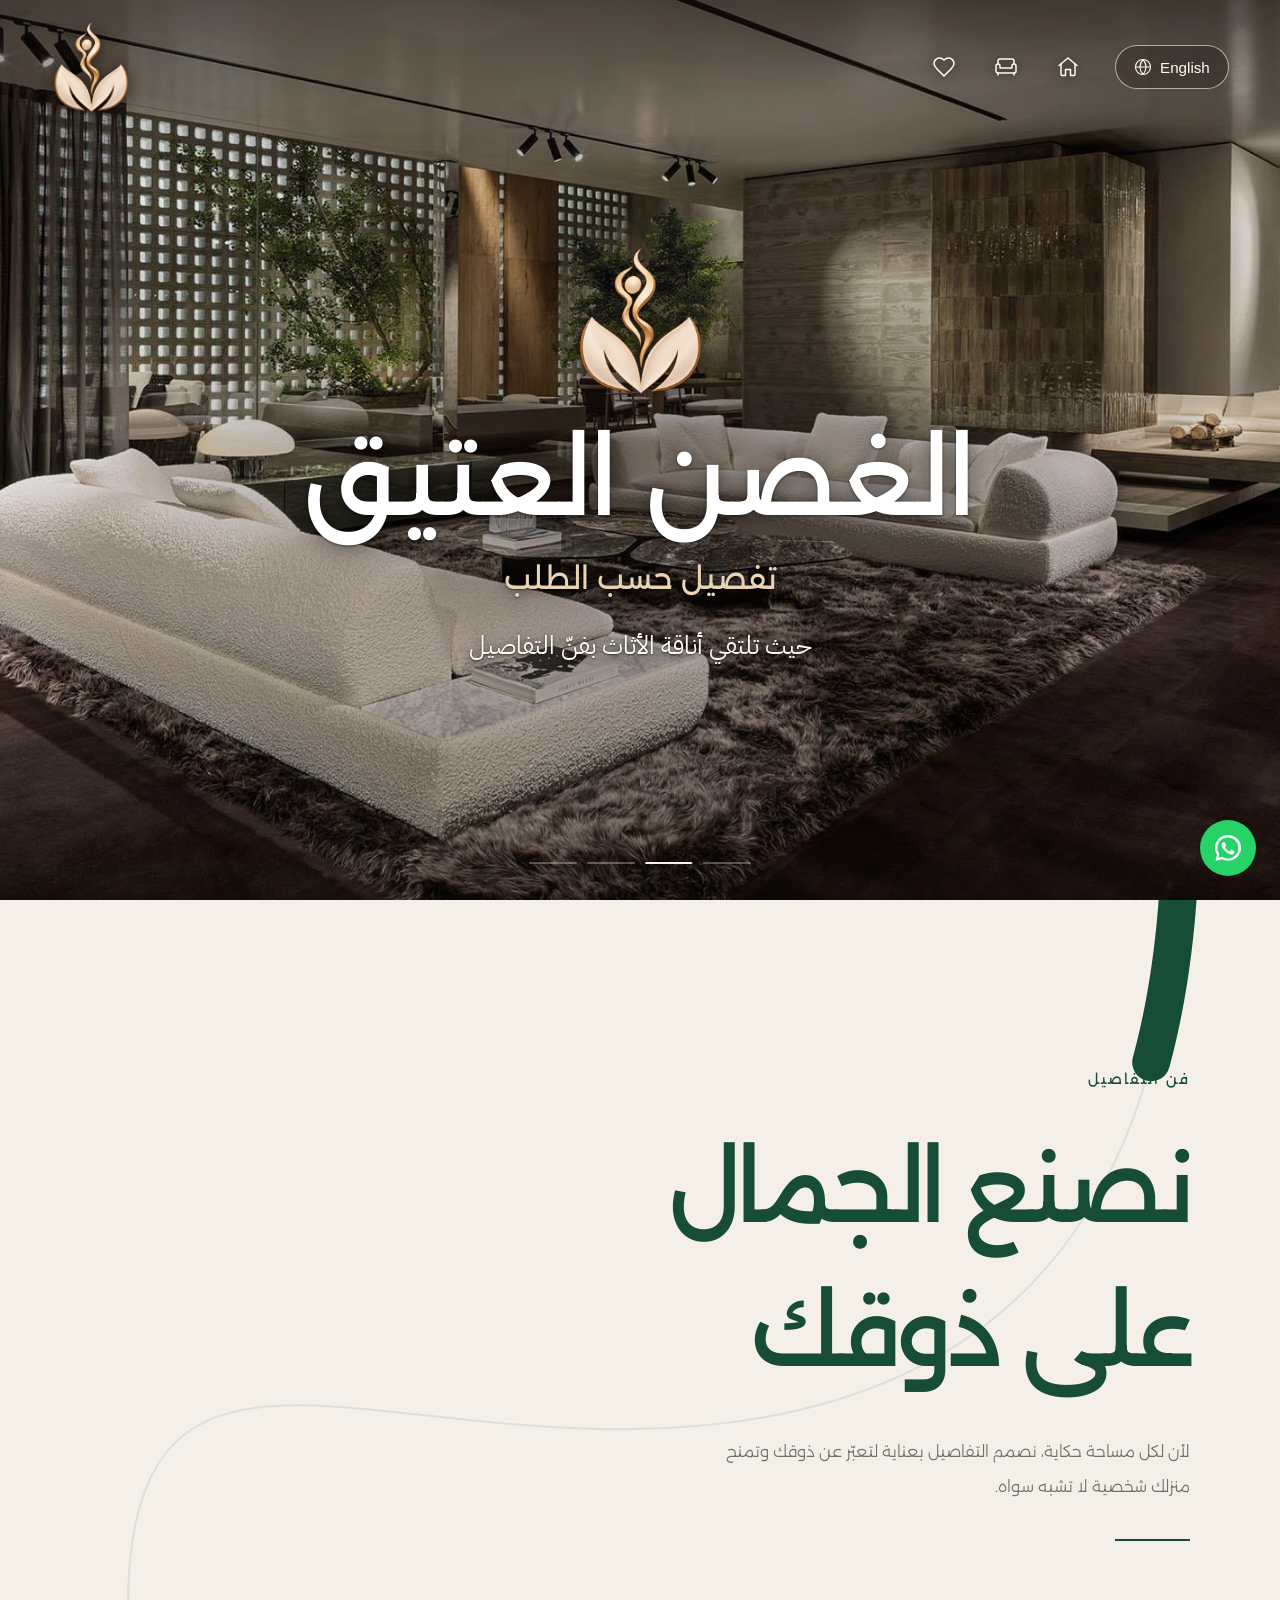
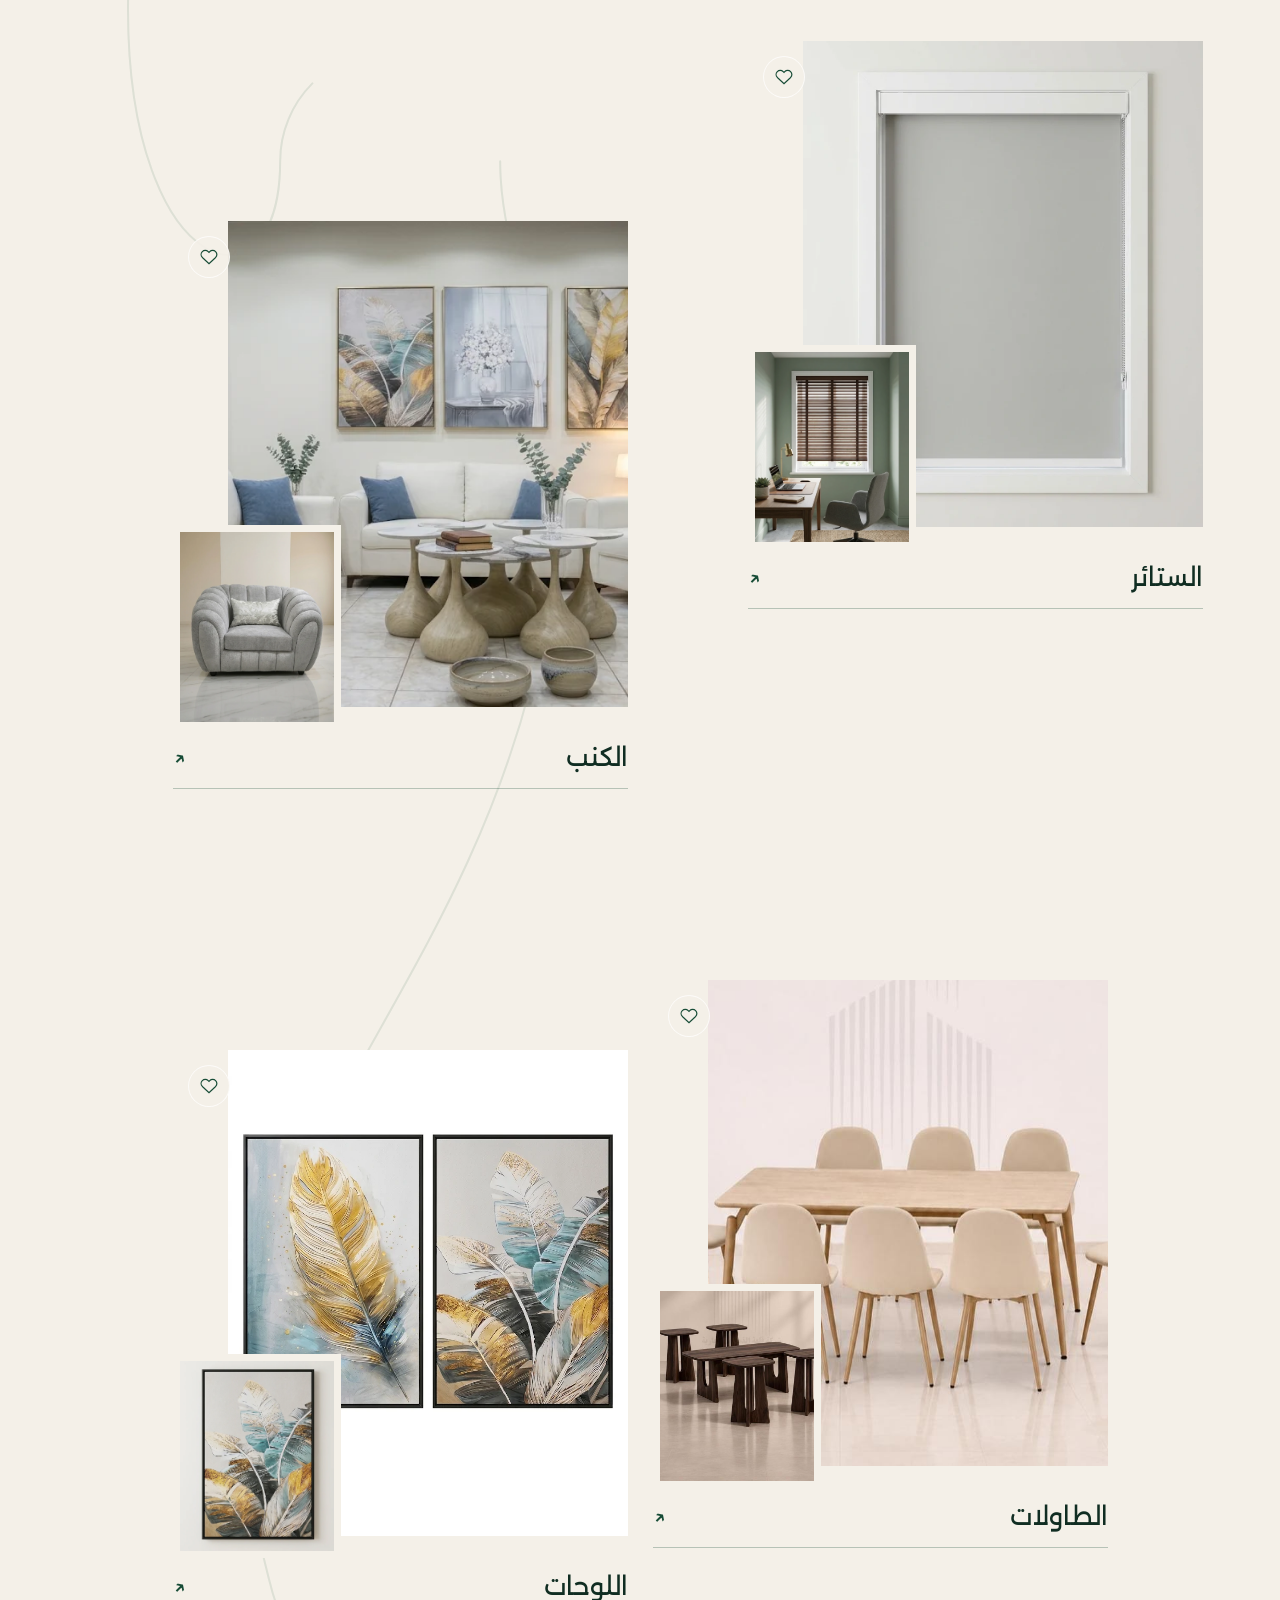
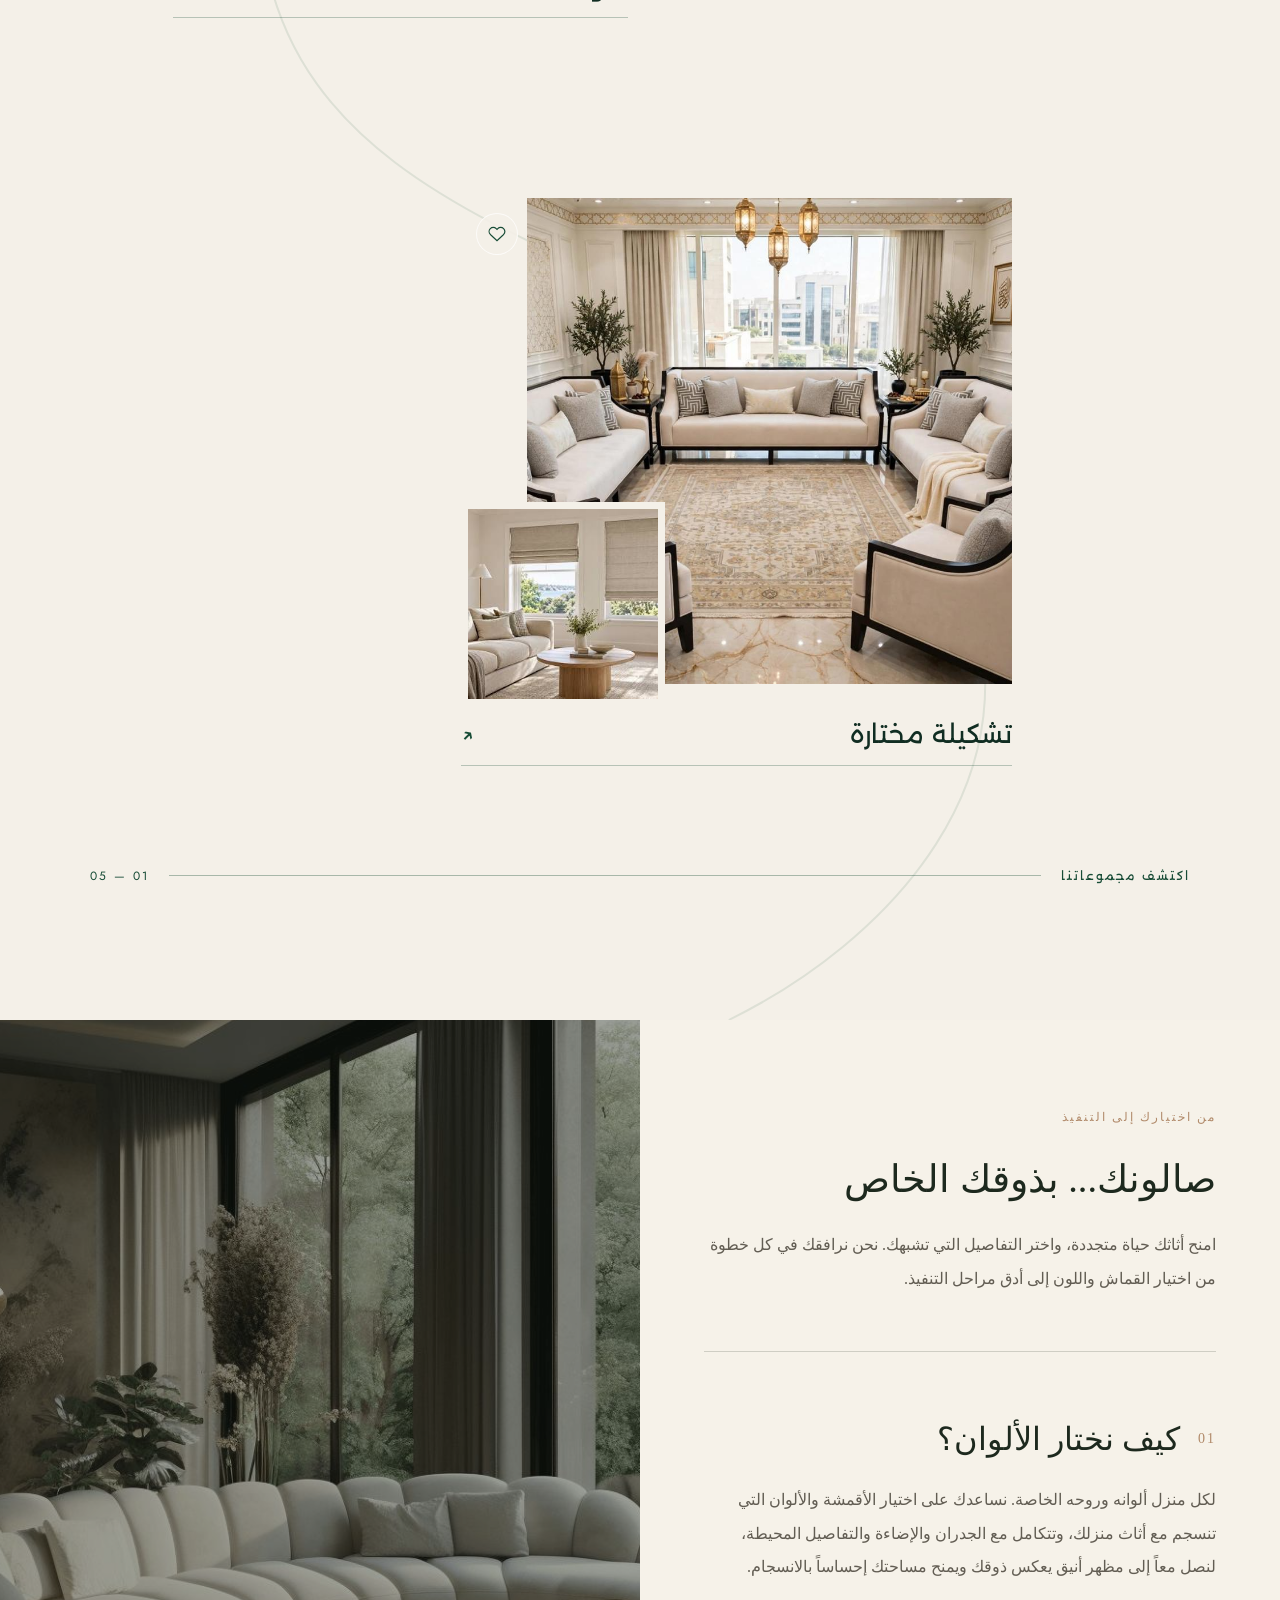
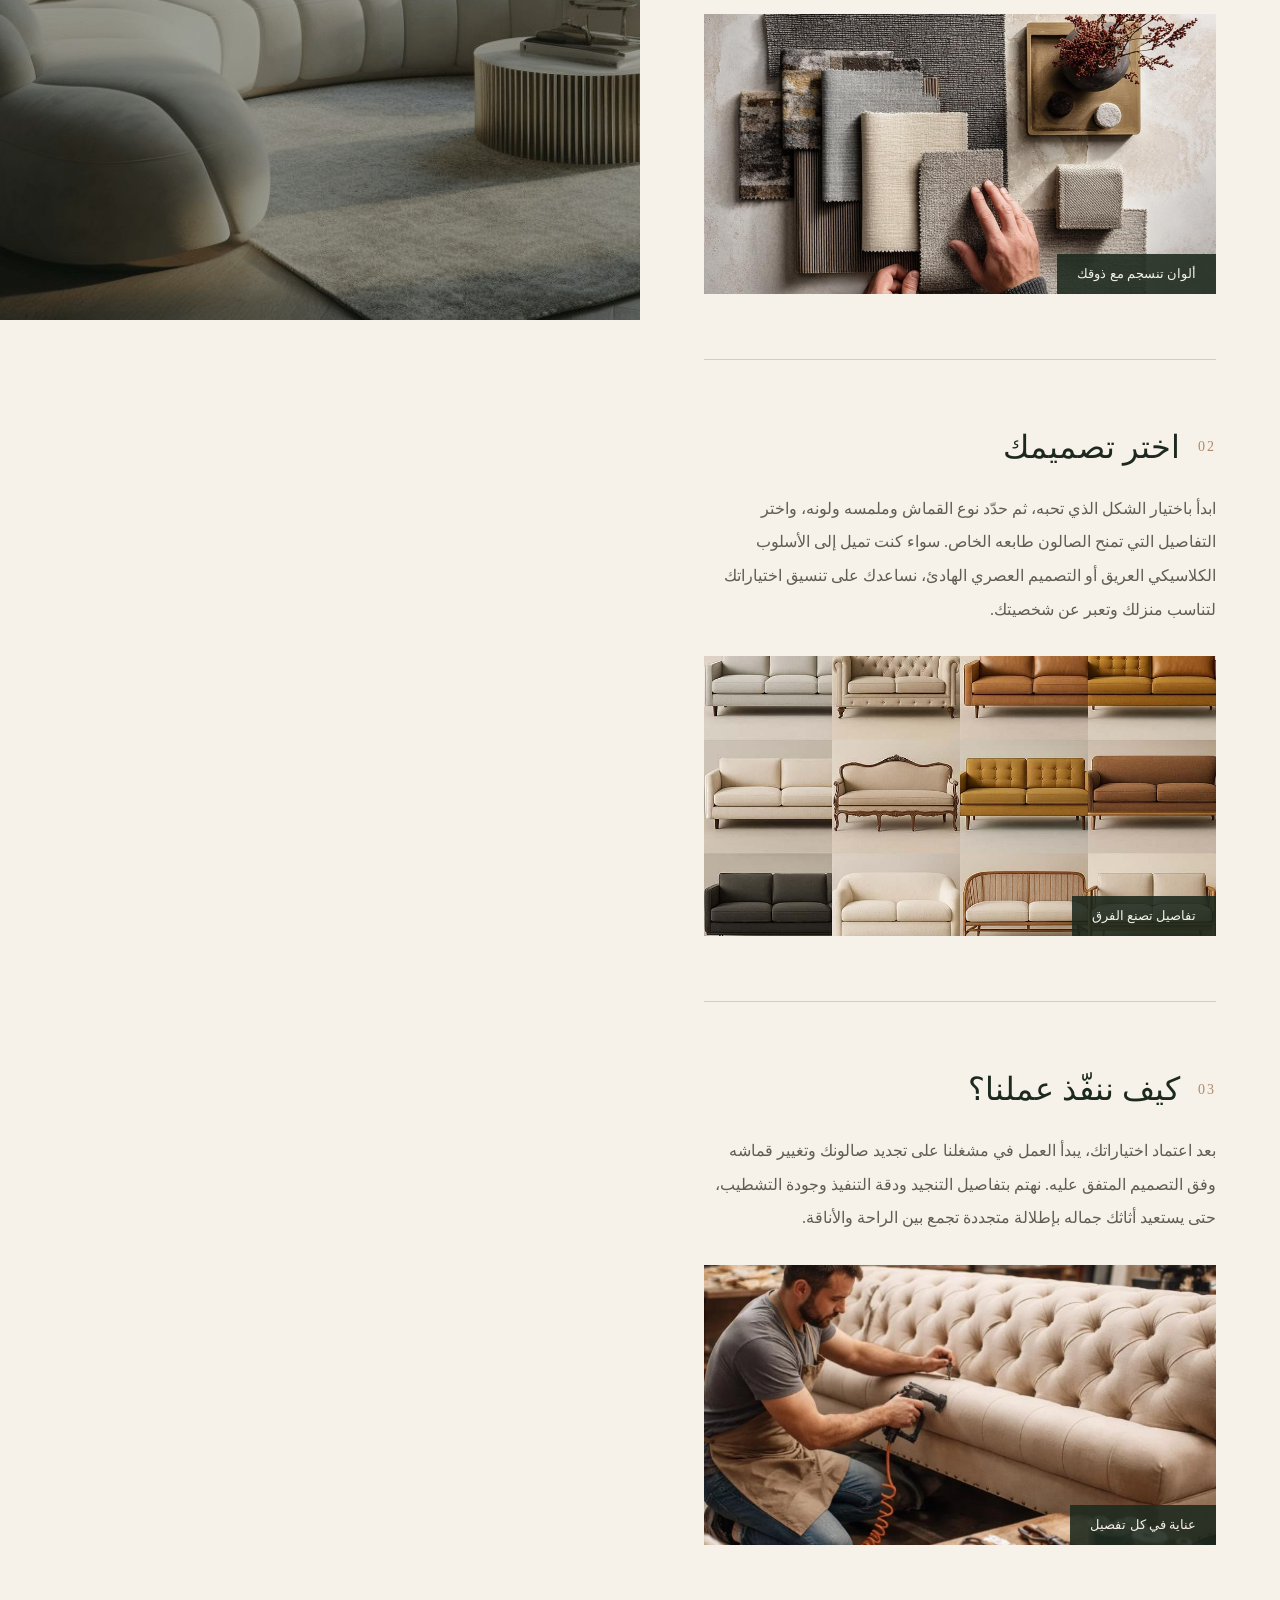
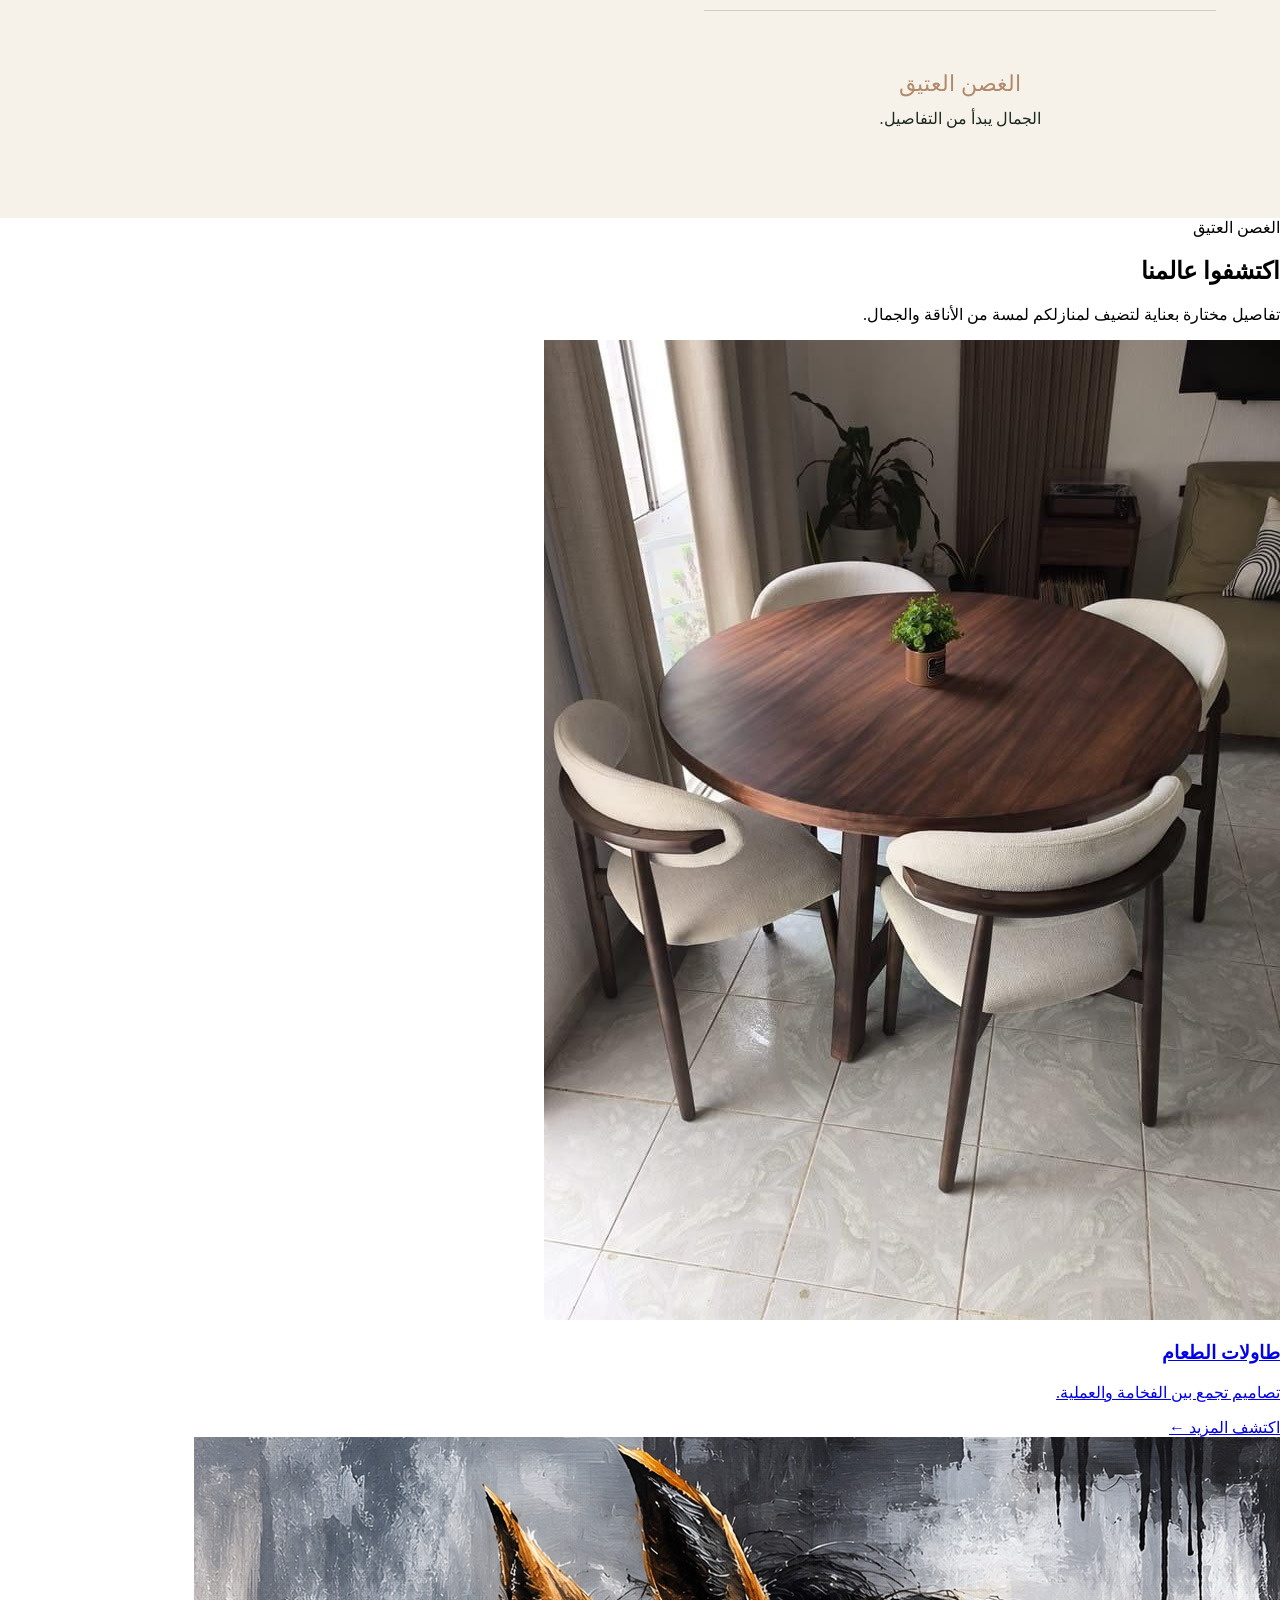
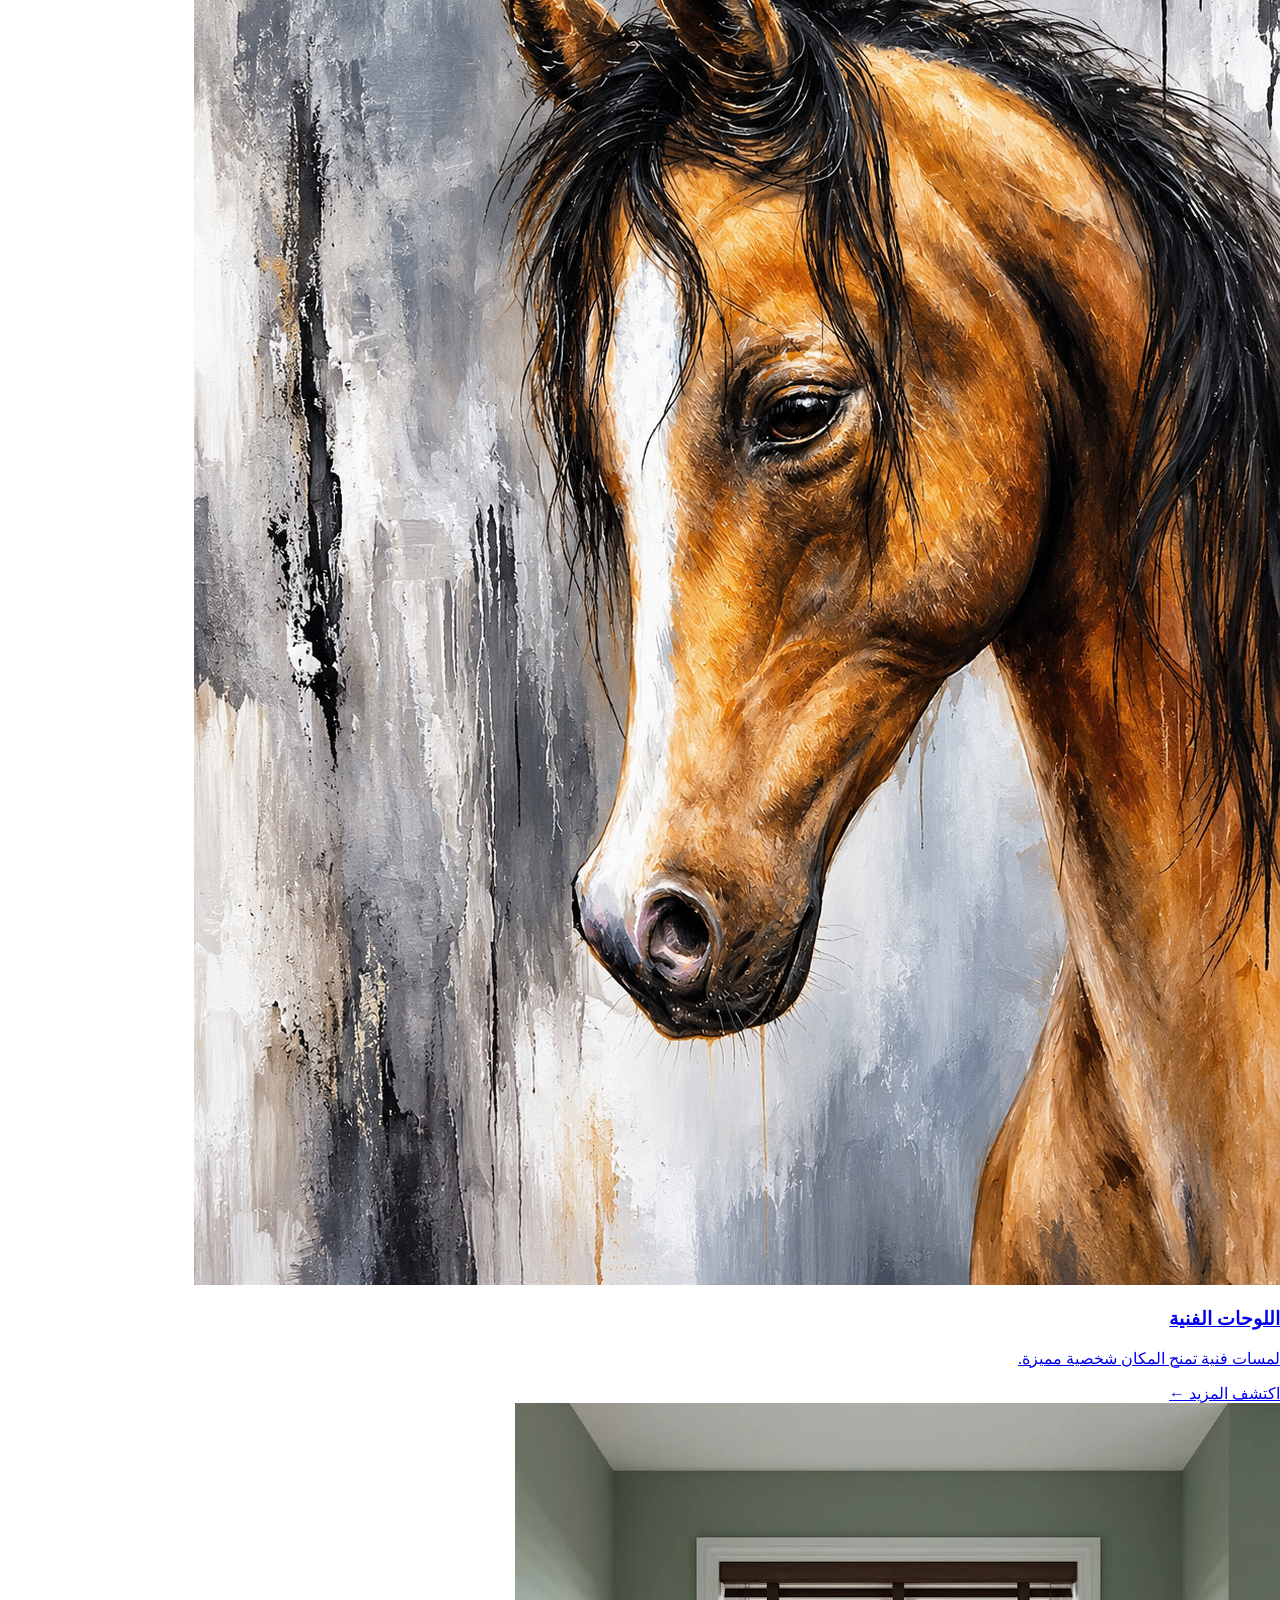
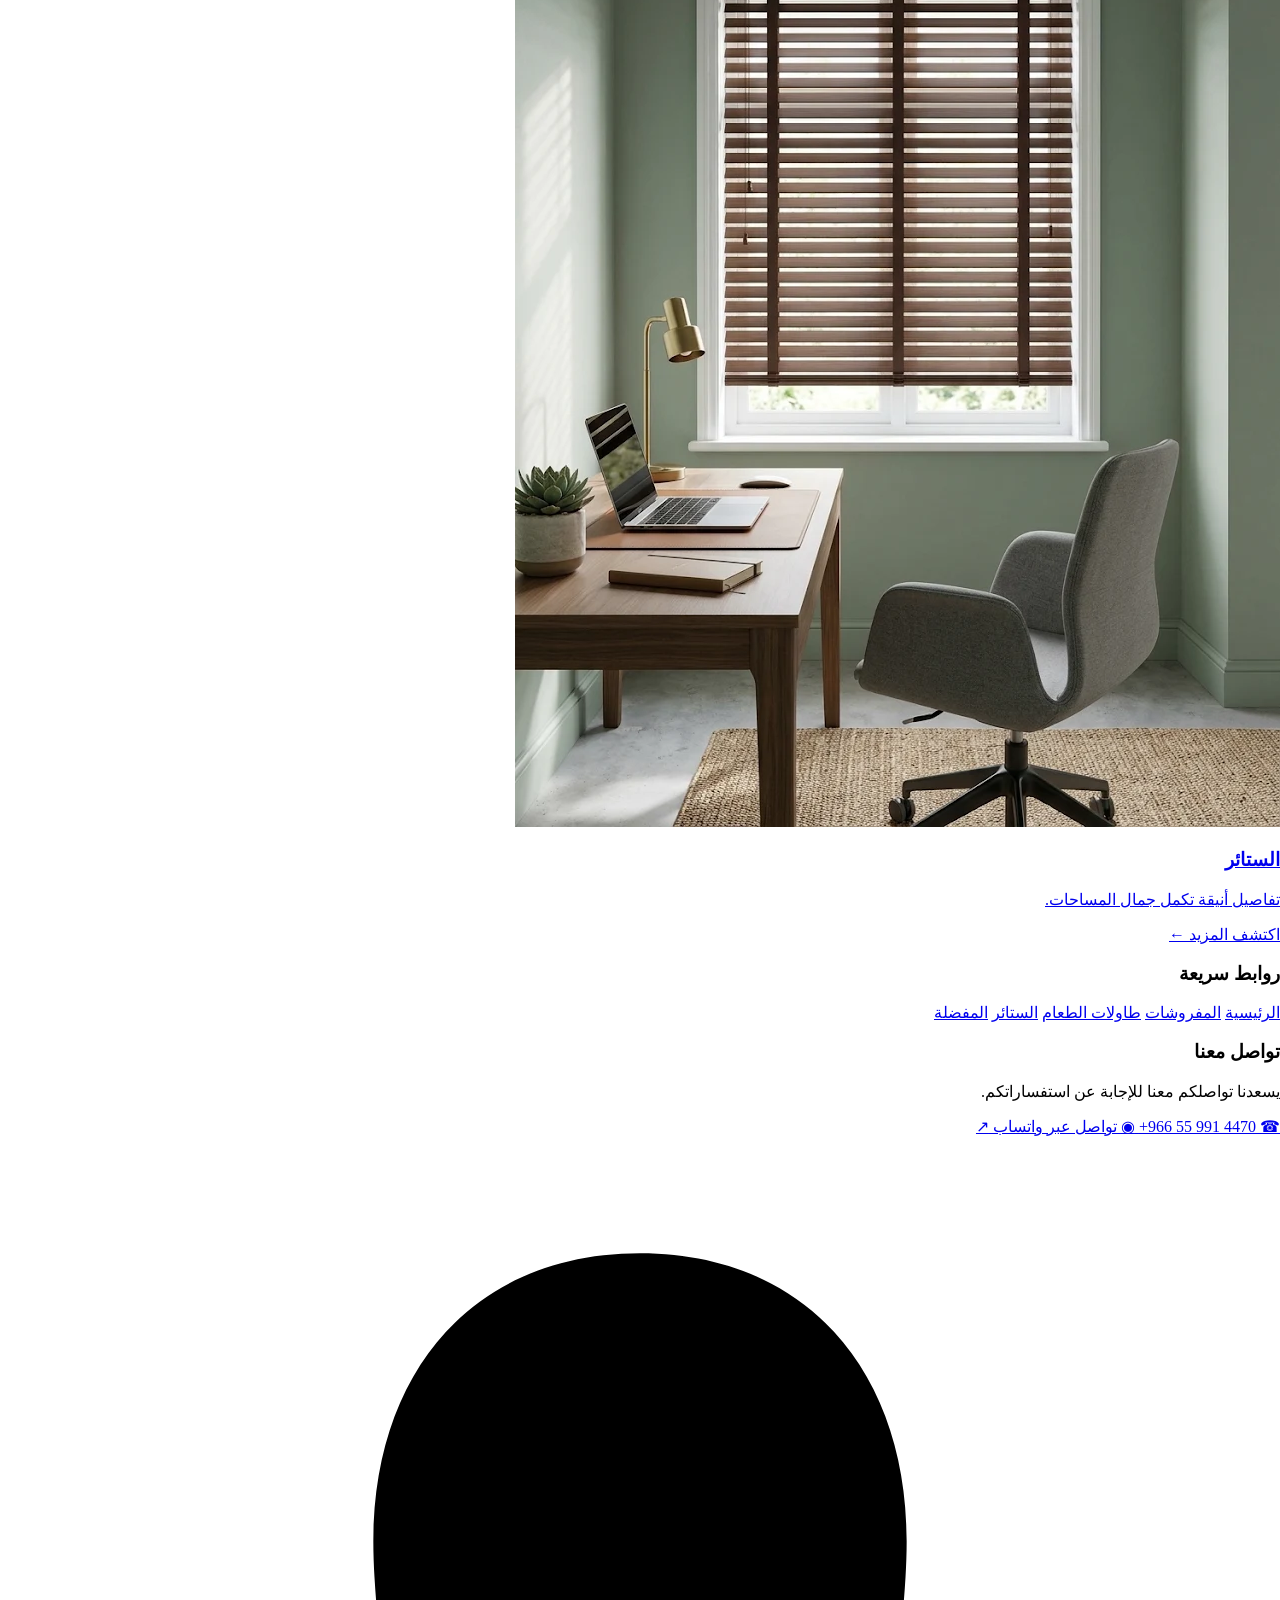
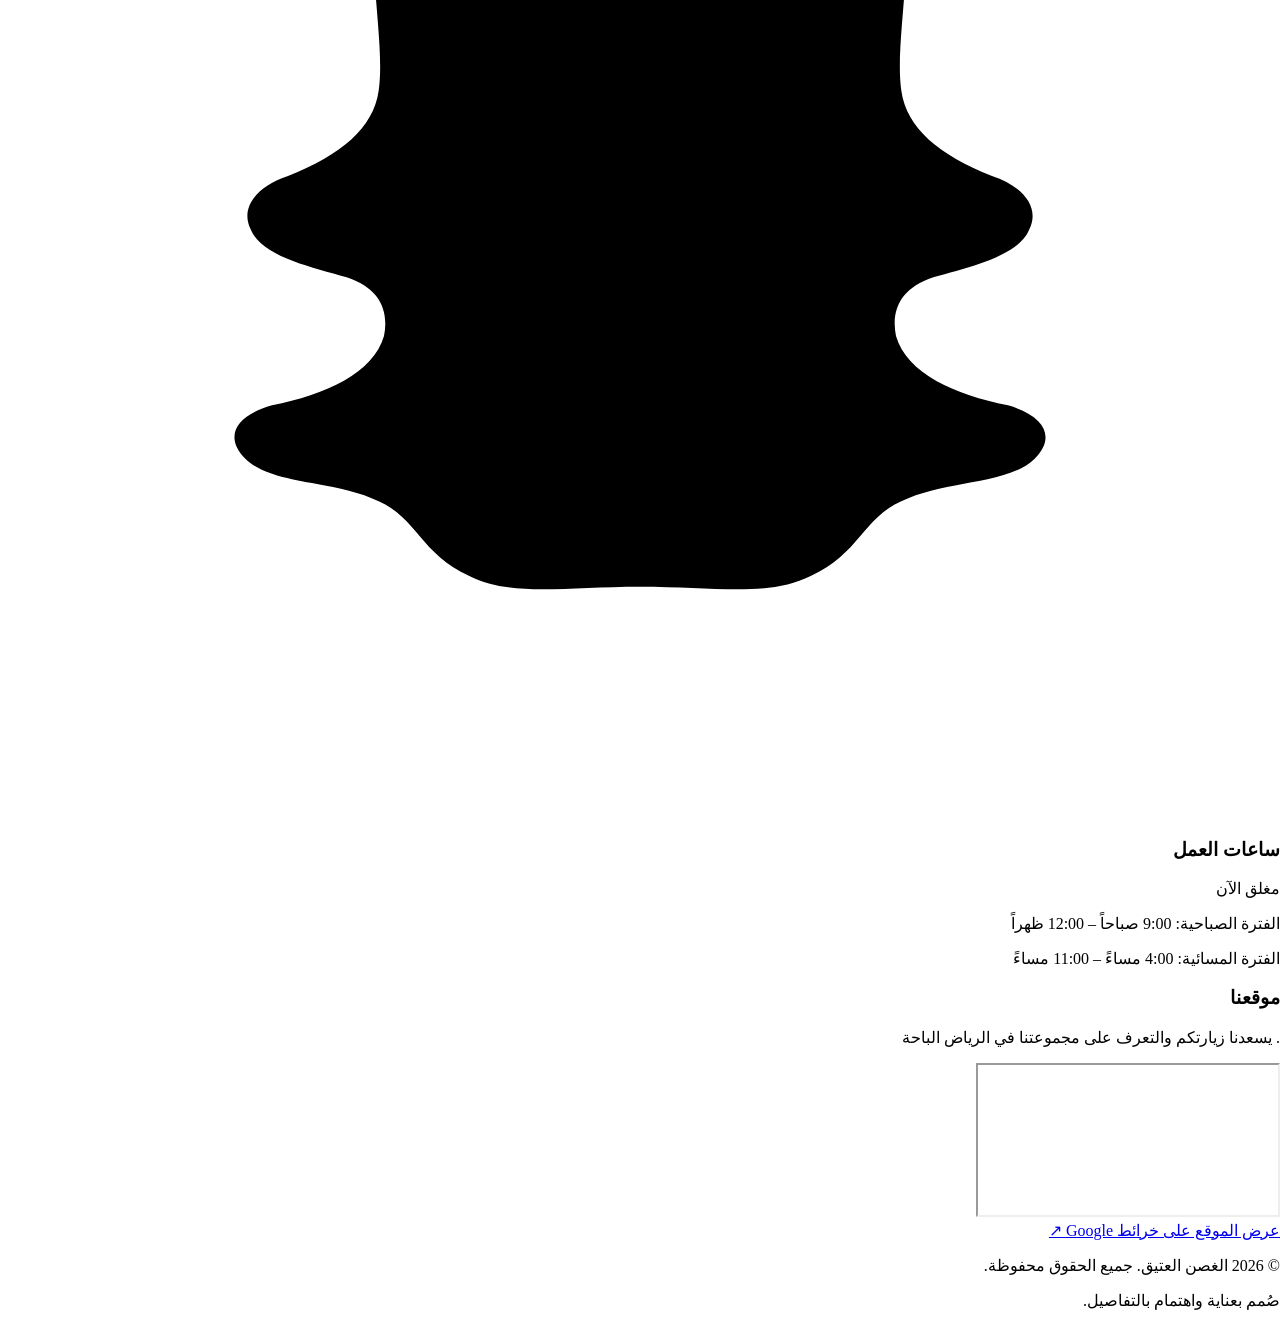
==== components/index.html @ a9c93272 "Initial commit - Al Ghosn Al Ateeq" ====
<!DOCTYPE html>
<html lang="ar" dir="rtl">
<head>
  <meta charset="UTF-8" />
  <meta name="viewport" content="width=device-width, initial-scale=1.0" />
  <meta name="theme-color" content="#2a2420" />

  <title>الغصن العتيق</title>

  <!-- CSS -->
  <link rel="stylesheet" href="./index.css" />
  <link rel="stylesheet" href="./section1.css" />
  <link rel="stylesheet" href="./section2.css" />
  <link rel="stylesheet" href="./Footer.css" />
  <link rel="stylesheet" href="./WhatsAppButton.css">
</head>

<body>

  <!-- HEADER -->
  <header id="home" class="hero hero--ar" dir="rtl" lang="ar">

    <!-- Slideshow -->
    <div class="hero__slideshow" aria-hidden="true">
      <div class="hero__slide" data-state="active"></div>
      <div class="hero__slide"></div>
      <div class="hero__slide"></div>
      <div class="hero__slide"></div>
      <div class="hero__overlay"></div>
    </div>

    <!-- Top bar -->
    <div class="hero__bar">

      <a class="hero__mark" href="#home" aria-label="الغصن العتيق">
        <img src="../public/logo.png" alt="شعار الغصن العتيق">
      </a>

      <div class="hero__actions">

        <nav class="hero__nav" aria-label="التنقل الرئيسي">
          <ul>

            <li>
              <a class="hero__navlink" href="#home"
                data-nav="home" aria-label="الرئيسية">

                <svg viewBox="0 0 24 24" fill="none"
                  stroke="currentColor" stroke-width="1.5"
                  stroke-linecap="round" stroke-linejoin="round"
                  aria-hidden="true">
                  <path d="M3 10.5 12 3l9 7.5" />
                  <path d="M5 9v10.5a1 1 0 0 0 1 1h3.5v-6h5v6H18a1 1 0 0 0 1-1V9" />
                </svg>

                <span class="hero__tip" aria-hidden="true">الرئيسية</span>
              </a>
            </li>

            <li>
              <a class="hero__navlink"
                href="./FurniturePage/Fu.html"
                data-nav="collections"
                aria-label="الأثاث والمجموعات">

                <svg viewBox="0 0 24 24" fill="none"
                  stroke="currentColor" stroke-width="1.5"
                  stroke-linecap="round" stroke-linejoin="round"
                  aria-hidden="true">
                  <path d="M20 9V6a2 2 0 0 0-2-2H6a2 2 0 0 0-2 2v3" />
                  <path d="M2 11v5a2 2 0 0 0 2 2h16a2 2 0 0 0 2-2v-5a2 2 0 0 0-4 0v2H6v-2a2 2 0 0 0-4 0Z" />
                  <path d="M4 18v2" />
                  <path d="M20 18v2" />
                </svg>

                <span class="hero__tip" aria-hidden="true">الأثاث والمجموعات</span>
              </a>
            </li>

            <li>
             <a class="hero__navlink" href="./favorites.html"
  data-nav="favorites" aria-label="المفضلة">

                <svg viewBox="0 0 24 24" fill="none"
                  stroke="currentColor" stroke-width="1.5"
                  stroke-linecap="round" stroke-linejoin="round"
                  aria-hidden="true">
                  <path d="M19 14c1.49-1.46 3-3.21 3-5.5A5.5 5.5 0 0 0 16.5 3c-1.76 0-3 .5-4.5 2-1.5-1.5-2.74-2-4.5-2A5.5 5.5 0 0 0 2 8.5c0 2.3 1.5 4.05 3 5.5l7 7Z" />
                </svg>

                <span class="hero__tip" aria-hidden="true">المفضلة</span>
              </a>
            </li>

          </ul>
        </nav>

        <!-- Language switch -->
        <button type="button" class="hero__lang"
          id="languageToggle"
          aria-label="التبديل إلى اللغة الإنجليزية">

          <svg viewBox="0 0 24 24" width="18" height="18"
            fill="none" stroke="currentColor"
            stroke-width="1.5" stroke-linecap="round"
            stroke-linejoin="round" aria-hidden="true">

            <circle cx="12" cy="12" r="10" />
            <path d="M2 12h20" />
            <path d="M12 2a15.3 15.3 0 0 1 4 10 15.3 15.3 0 0 1-4 10 15.3 15.3 0 0 1-4-10 15.3 15.3 0 0 1 4-10z" />
          </svg>

          <span id="languageLabel" lang="en">English</span>
        </button>

      </div>
    </div>

    <!-- Centered branding -->
    <div class="hero__brand">

      <img class="hero__logo" src="/logo.png"
        id="brandLogo" alt="شعار الغصن العتيق" />

      <h1 class="hero__name" id="brandName">الغصن العتيق</h1>

      <p class="hero__subtitle" id="brandSubtitle">
        تفصيل حسب الطلب
      </p>

      <p class="hero__tagline" id="brandTagline">
        حيث تلتقي أناقة الأثاث بفنّ التفاصيل
      </p>

    </div>

    <!-- Slide indicators -->
    <div class="hero__controls" id="slideControls"
      role="group" aria-label="عناصر التحكم في العرض">

      <button class="hero__dot hero__dot--active"
        type="button" data-slide="0"
        aria-label="الانتقال إلى الشريحة 1"
        aria-current="true">

        <span class="hero__dot-fill" style="width:0%"></span>
      </button>

      <button class="hero__dot" type="button"
        data-slide="1" aria-label="الانتقال إلى الشريحة 2">
      </button>

      <button class="hero__dot" type="button"
        data-slide="2" aria-label="الانتقال إلى الشريحة 3">
      </button>

      <button class="hero__dot" type="button"
        data-slide="3" aria-label="الانتقال إلى الشريحة 4">
      </button>

    </div>

  </header>


  <!-- SECTION 2: Collections -->
  <section class="s2-section" id="categories">

    <div class="s2-line-layer" aria-hidden="true">
      <svg class="s2-motion-line"
        viewBox="0 0 1000 2200"
        preserveAspectRatio="none">

        <path class="s2-line-base s2-line-base--first"></path>
        <path class="s2-line-base s2-line-base--second"></path>
        <path class="s2-line-progress s2-line-progress--first"></path>
        <path class="s2-line-progress s2-line-progress--second"></path>

      </svg>
    </div>

    <div class="s2-loop-image" aria-hidden="true">
      <img
        src="../public/Curtain/543121e0-e387-4e5f-a596-9a3704e91494.webp"
        alt=""
      />
    </div>

    <div class="s2-intro">

      <span class="s2-intro__eyebrow"></span>

      <h2 class="s2-intro__title">
        <span class="s2-intro__title-line1"></span>
        <br />
        <span class="s2-intro__title-line2"></span>
      </h2>

      <p class="s2-intro__description"></p>

      <span class="s2-intro__line"></span>

    </div>

    <div class="s2-gallery"></div>

    <div class="s2-gallery-heading">
      <span class="s2-gallery-heading__title"></span>
      <span class="s2-gallery-heading__line"></span>
      <span>01 — 05</span>
    </div>

    <div class="s2-lightbox" hidden
      role="dialog" aria-modal="true">

      <button class="s2-lightbox__close"
        type="button" aria-label="إغلاق الصورة">×</button>

      <img class="s2-lightbox__image" src="" alt="" />

    </div>

  </section>


  <!-- SECTION 2: Design Your Sofa -->
  <section class="section2" dir="rtl">

    <div class="section2__visual"></div>

    <div class="section2__left"></div>

    <div class="section2__right"></div>

  </section>


  <!-- SECTION 6 + FOOTER -->
  <div class="footer-experience" dir="rtl">

    <!-- SHOWCASE SECTION -->
    <section class="section6 footer-showcase">

      <div class="section6__content">

        <div class="section6__heading">
          <span>الغصن العتيق</span>
          <h2>اكتشفوا عالمنا</h2>
          <p>
            تفاصيل مختارة بعناية لتضيف لمنازلكم لمسة من الأناقة والجمال.
          </p>
        </div>

        <div class="section6__cards">

          <!-- DINING TABLES -->
          <a href="./FurniturePage/Fu.html#dining"
            class="section6__card">

            <div class="section6__card-inner">

              <div class="section6__image-wrapper">
                <img
                  src="../public/Tables/vyu.jpeg"
                  alt="طاولات الطعام"
                  class="section6__image"
                  loading="lazy"
                />
                <div class="section6__image-overlay"></div>
              </div>

              <div class="section6__card-content">
                <h3>طاولات الطعام</h3>
                <span class="section6__underline"></span>
                <p>تصاميم تجمع بين الفخامة والعملية.</p>

                <span class="section6__link">
                  اكتشف المزيد
                  <span>←</span>
                </span>
              </div>

            </div>
          </a>

          <!-- PAINTINGS -->
          <a href="./FurniturePage/Fu.html#paintings"
            class="section6__card">

            <div class="section6__card-inner">

              <div class="section6__image-wrapper">
                <img
                  src="../public/Painting/Golden Blaze Horse Portrait.png"
                  alt="اللوحات الفنية"
                  class="section6__image"
                  loading="lazy"
                />
                <div class="section6__image-overlay"></div>
              </div>

              <div class="section6__card-content">
                <h3>اللوحات الفنية</h3>
                <span class="section6__underline"></span>
                <p>لمسات فنية تمنح المكان شخصية مميزة.</p>

                <span class="section6__link">
                  اكتشف المزيد
                  <span>←</span>
                </span>
              </div>

            </div>
          </a>

          <!-- CURTAINS -->
          <a href="./FurniturePage/Fu.html#curtains"
            class="section6__card">

            <div class="section6__card-inner">

              <div class="section6__image-wrapper">
                <img
                  src="../public/Curtain/4651f641-a851-4a09-bda4-7fb39ccbf850.webp"
                  alt="الستائر"
                  class="section6__image"
                  loading="lazy"
                />
                <div class="section6__image-overlay"></div>
              </div>

              <div class="section6__card-content">
                <h3>الستائر</h3>
                <span class="section6__underline"></span>
                <p>تفاصيل أنيقة تكمل جمال المساحات.</p>

                <span class="section6__link">
                  اكتشف المزيد
                  <span>←</span>
                </span>
              </div>

            </div>
          </a>

        </div>
      </div>
    </section>


    <!-- FOOTER -->
    <footer class="site-footer" id="contact">

      <div class="site-footer__inner">

        <div class="site-footer__columns">

          <!-- QUICK LINKS -->
          <nav class="site-footer__nav" aria-label="روابط الموقع">

            <h3 class="site-footer__heading">روابط سريعة</h3>

            <a href="./index.html#home">الرئيسية</a>
            <a href="./FurniturePage/Fu.html#sofas">المفروشات</a>
            <a href="./FurniturePage/Fu.html#dining">طاولات الطعام</a>
            <a href="./FurniturePage/Fu.html#curtains">الستائر</a>
          <a href="./favorites.html">المفضلة</a>

          </nav>

          <!-- CONTACT -->
          <section class="site-footer__contact">

            <h3 class="site-footer__heading">تواصل معنا</h3>

            <p class="site-footer__contact-intro">
              يسعدنا تواصلكم معنا للإجابة عن استفساراتكم.
            </p>

            <a
              class="site-footer__phone"
              href="https://wa.me/966559914470"
              target="_blank"
              rel="noopener noreferrer"
            >
              <span class="site-footer__contact-icon">☎</span>
              <span dir="ltr">+966 55 991 4470</span>
            </a>

            <a
              class="site-footer__whatsapp"
              href="https://wa.me/966559914470"
              target="_blank"
              rel="noopener noreferrer"
            >
              <span aria-hidden="true">◉</span>
              تواصل عبر واتساب
              <span class="site-footer__arrow">↗</span>
            </a>

            <div class="site-footer__socials">

              <a
                href="https://www.snapchat.com/add/lgsnltyq"
                target="_blank"
                rel="noopener noreferrer"
                aria-label="سناب شات"
                title="سناب شات"
              >
                <svg viewBox="0 0 24 24" aria-hidden="true">
                  <path d="M12 2.2c-3.1 0-5 2.2-5 5.4 0 1.1.2 2.1.1 2.8-.1.7-.7 1.2-1.7 1.6-.6.2-.9.6-.7 1 .2.5 1.1.7 1.8.9.6.2.8.6.7 1.1-.2.7-1.1 1.1-2.1 1.3-.7.2-.9.6-.5 1 .5.5 1.7.4 2.5.8.7.3.8 1 1.7 1.4.8.4 1.8.2 3.2.2s2.4.2 3.2-.2c.9-.4 1-1.1 1.7-1.4.8-.4 2-.3 2.5-.8.4-.4.2-.8-.5-1-1-.2-1.9-.6-2.1-1.3-.1-.5.1-.9.7-1.1.7-.2 1.6-.4 1.8-.9.2-.4-.1-.8-.7-1-1-.4-1.6-.9-1.7-1.6-.1-.7.1-1.7.1-2.8 0-3.2-1.9-5.4-5-5.4Z"/>
                </svg>
              </a>

            </div>

            <!-- OPENING HOURS -->
            <div class="site-footer__hours">

              <div class="site-footer__hours-title">

                <span class="site-footer__hours-dot"></span>

                <h3>ساعات العمل</h3>

                <span
                  class="site-footer__status is-closed"
                  id="footerOpeningStatus"
                >
                  مغلق الآن
                </span>

              </div>

              <p>الفترة الصباحية: 9:00 صباحاً – 12:00 ظهراً</p>
              <p>الفترة المسائية: 4:00 مساءً – 11:00 مساءً</p>

            </div>

          </section>

          <!-- MAP -->
          <section class="site-footer__map-section">

            <h3 class="site-footer__heading">موقعنا</h3>

            <p class="site-footer__map-description">
               . يسعدنا زيارتكم والتعرف على مجموعتنا في الرياض الباحة
            </p>

            <div class="site-footer__map">

              <iframe
                src="https://www.google.com/maps?q=20.023868,41.4780639&output=embed"
                title="موقع الغصن العتيق على الخريطة"
                loading="lazy"
                referrerpolicy="no-referrer-when-downgrade"
                allowfullscreen
              ></iframe>

            </div>

            <a
              class="site-footer__map-link"
              href="https://www.google.com/maps/search/?api=1&query=20.023868,41.4780639"
              target="_blank"
              rel="noopener noreferrer"
            >
              عرض الموقع على خرائط Google
              <span aria-hidden="true">↗</span>
            </a>

          </section>

        </div>

        <!-- COPYRIGHT -->
        <div class="site-footer__bottom">

          <p id="footerCopyright">
            © 2026 الغصن العتيق. جميع الحقوق محفوظة.
          </p>

          <p class="site-footer__bottom-note">
            صُمم بعناية واهتمام بالتفاصيل.
          </p>

        </div>

      </div>

    </footer>

  </div>


  <!-- WHATSAPP BUTTON -->
  <button
    class="whatsapp-button"
    aria-label="إرسال المفضلة عبر واتساب"
    title="تواصل عبر واتساب"
  >
    <svg viewBox="0 0 32 32" aria-hidden="true">
      <path
        fill="currentColor"
        d="M16 3C8.8 3 3 8.7 3 15.8c0 2.5.7 4.9 2 6.9L3.5 29l6.5-1.7a13 13 0 0 0 6 1.5h.1c7.2 0 13-5.8 13-13S23.2 3 16 3Zm0 23.5c-1.9 0-3.8-.5-5.4-1.5l-.4-.2-3.9 1 1-3.8-.3-.4a10.5 10.5 0 1 1 9 4.9Zm5.8-7.8c-.3-.2-1.8-.9-2.1-1-.3-.1-.5-.2-.7.2-.2.3-.8 1-1 1.2-.2.2-.4.2-.7.1-.3-.2-1.3-.5-2.5-1.6-.9-.8-1.5-1.8-1.7-2.1-.2-.3 0-.5.1-.7l.5-.6c.2-.2.2-.4.3-.6.1-.2 0-.4 0-.6-.1-.2-.7-1.7-1-2.3-.2-.6-.5-.5-.7-.5h-.6c-.2 0-.6.1-.9.4-.3.3-1.2 1.1-1.2 2.7s1.2 3.1 1.4 3.3c.2.2 2.3 3.5 5.5 4.9 3.2 1.4 3.2.9 3.8.9.6-.1 1.8-.7 2-1.4.3-.7.3-1.3.2-1.4-.1-.2-.3-.3-.6-.4Z"
      />
    </svg>
  </button>


  <!-- JavaScript files: Vanilla JavaScript only -->
  <script src="./index.js" defer></script>
  <script src="./section1.js" defer></script>
  <script src="./section2.js" defer></script>
  <script src="./Footer.js" defer></script>
  <script src="./WhatsAppButton.js" defer></script>

</body>
</html>
---- components/index.css ----
@import url("https://fonts.googleapis.com/css2?family=Cormorant+Garamond:wght@500;600&family=IBM+Plex+Sans+Arabic:wght@300;400;500&family=Jost:wght@300;400&family=Alexandria:wght@400;500&display=swap");

/* Minimal reset */
html,
body {
  margin: 0;
  padding: 0;
}

/* Hero wrapper */
.hero {
  --gold: #e9d3b4;
  --ink: #fffaf2;
  position: relative;
  box-sizing: border-box;
  width: 100%;
  min-height: 100vh;
  min-height: 100svh;
  display: flex;
  flex-direction: column;
  overflow: hidden;
  color: var(--ink);
  background-color: #2a2420;
}

.hero *,
.hero *::before,
.hero *::after {
  box-sizing: border-box;
}

/* Slideshow */
.hero__slideshow {
  position: absolute;
  inset: 0;
  z-index: 0;
  overflow: hidden;
}

:root {
  --slide-fade-duration: 1400ms;
  --slide-zoom-duration: 6000ms;
  --slide-fade-ease: cubic-bezier(0.45, 0, 0.40, 1);
  --slide-zoom-ease: cubic-bezier(0, 0, 0.25, 1);
}

.hero__slide {
  position: absolute;
  inset: 0;
  background-size: cover;
  background-repeat: no-repeat;
  background-color: #2a2420;
  opacity: 0;
  z-index: 1;
  will-change: opacity, transform;
  backface-visibility: hidden;
}

.hero__slide[data-state="active"] {
  z-index: 2;
  animation:
    slide-enter-opacity var(--slide-fade-duration) var(--slide-fade-ease) forwards,
    slide-enter-scale var(--slide-zoom-duration) var(--slide-zoom-ease) forwards;
}

.hero__slide[data-state="leaving"] {
  z-index: 3;
  animation:
    slide-leave-opacity var(--slide-fade-duration) var(--slide-fade-ease) forwards,
    slide-leave-scale var(--slide-fade-duration) var(--slide-zoom-ease) forwards;
}

@keyframes slide-enter-opacity {
  from { opacity: 0; }
  to { opacity: 1; }
}

@keyframes slide-enter-scale {
  from { transform: scale(1.08) translate(0%, 0%); }
  to { transform: scale(1) translate(0%, 0%); }
}

@keyframes slide-leave-opacity {
  from { opacity: 1; }
  to { opacity: 0; }
}

@keyframes slide-leave-scale {
  from { transform: scale(1) translate(0%, 0%); }
  to { transform: scale(1.04) translate(0%, 0%); }
}

.hero__slide:nth-child(odd)[data-state="active"] {
  animation-name: slide-enter-opacity, slide-enter-scale-a;
}

.hero__slide:nth-child(even)[data-state="active"] {
  animation-name: slide-enter-opacity, slide-enter-scale-b;
}

@keyframes slide-enter-scale-a {
  from { transform: scale(1.08) translate(0.4%, 0.2%); }
  to { transform: scale(1) translate(0%, 0%); }
}

@keyframes slide-enter-scale-b {
  from { transform: scale(1.08) translate(-0.4%, 0.2%); }
  to { transform: scale(1) translate(0%, 0%); }
}

/* Overlay */
.hero__overlay {
  position: absolute;
  inset: 0;
  pointer-events: none;
  z-index: 4;
  background:
    linear-gradient(to bottom, rgba(20,14,10,.55) 0%, rgba(20,14,10,0) 22%),
    radial-gradient(ellipse 60% 50% at 50% 52%, rgba(20,14,10,.48) 0%, rgba(20,14,10,0) 100%),
    linear-gradient(to top, rgba(20,14,10,.32) 0%, rgba(20,14,10,0) 30%);
}

/* Top bar */
.hero__bar {
  position: relative;
  z-index: 10;
  direction: ltr;
  display: flex;
  align-items: center;
  justify-content: space-between;
  gap: 16px;
  padding: 22px clamp(22px, 4vw, 56px);
  background: transparent;
}

/* Small corner logo — enlarged */
.hero__mark {
  position: relative;
  z-index: 20;
  display: block;
  flex: 0 0 auto;
  line-height: 0;
  border-radius: 6px;
  filter: drop-shadow(0 2px 8px rgba(0,0,0,.6));
  -webkit-tap-highlight-color: transparent;
}

.hero__mark img {
  display: block;
  width: 80px;
  height: auto;
  max-height: 90px;
  object-fit: contain;
}

.hero__mark:focus-visible {
  outline: 2px solid var(--gold);
  outline-offset: 4px;
}

.hero__actions {
  display: flex;
  align-items: center;
  gap: clamp(8px, 2vw, 24px);
  margin-inline-start: auto;
}

.hero__nav ul {
  display: flex;
  align-items: center;
  gap: clamp(4px, 1.6vw, 16px);
  margin: 0;
  padding: 0;
  list-style: none;
}

.hero__navlink {
  position: relative;
  display: grid;
  place-items: center;
  width: 46px;
  height: 46px;
  border-radius: 50%;
  color: var(--ink);
  text-decoration: none;
  border: 1px solid transparent;
  filter: drop-shadow(0 1px 4px rgba(0,0,0,.55));
  transition: border-color .3s ease, background-color .3s ease, color .3s ease;
  -webkit-tap-highlight-color: transparent;
}

.hero__navlink svg {
  width: 24px;
  height: 24px;
}

.hero__navlink:hover,
.hero__navlink:focus-visible {
  color: #fff;
  border-color: rgba(255,250,242,.55);
  background-color: rgba(255,250,242,.12);
}

.hero__navlink:focus-visible,
.hero__lang:focus-visible {
  outline: 2px solid var(--gold);
  outline-offset: 3px;
}

/* Tooltip */
.hero__tip {
  position: absolute;
  top: calc(100% + 10px);
  left: 50%;
  transform: translate(-50%, -4px);
  padding: 6px 12px;
  border-radius: 999px;
  background: rgba(24,17,12,.88);
  color: var(--ink);
  font-size: .78rem;
  font-weight: 400;
  line-height: 1.2;
  letter-spacing: .02em;
  white-space: nowrap;
  opacity: 0;
  visibility: hidden;
  pointer-events: none;
  transition: opacity .25s ease, transform .25s ease, visibility .25s;
  filter: none;
}

.hero__navlink:hover .hero__tip,
.hero__navlink:focus-visible .hero__tip {
  opacity: 1;
  visibility: visible;
  transform: translate(-50%, 0);
}

/* Language switcher */
.hero__lang {
  display: inline-flex;
  align-items: center;
  gap: 8px;
  min-height: 44px;
  padding: 0 18px;
  border: 1px solid rgba(255,250,242,.6);
  border-radius: 999px;
  background: rgba(24,17,12,.28);
  color: var(--ink);
  font-size: .95rem;
  font-weight: 500;
  cursor: pointer;
  transition: background-color .3s ease, border-color .3s ease, color .3s ease;
  -webkit-tap-highlight-color: transparent;
}

.hero__lang:hover {
  background: rgba(255,250,242,.92);
  border-color: rgba(255,250,242,.92);
  color: #2a1d14;
}

/* Centered branding */
.hero__brand {
  position: relative;
  z-index: 10;
  flex: 1;
  display: flex;
  flex-direction: column;
  align-items: center;
  justify-content: center;
  gap: clamp(10px, 2vh, 20px);
  padding: 0 clamp(20px, 5vw, 64px) clamp(48px, 9vh, 96px);
  text-align: center;
}

.hero__logo {
  display: block;
  width: clamp(88px, 10vw, 136px);
  height: auto;
  filter: drop-shadow(0 2px 10px rgba(0,0,0,.55));
  transition: transform .5s cubic-bezier(.22,.61,.36,1);
}

.hero__name {
  max-width: 100%;
  margin: 0;
  font-weight: 600;
  line-height: 1.15;
  color: #fff;
  text-wrap: balance;
  overflow-wrap: anywhere;
  text-shadow: 0 2px 22px rgba(0,0,0,.55), 0 1px 3px rgba(0,0,0,.5);
  transition: transform .5s cubic-bezier(.22,.61,.36,1);
}

.hero--ar .hero__name {
  font-family: "Alexandria", "IBM Plex Sans Arabic", "Segoe UI", Tahoma, sans-serif;
  font-size: clamp(2.7rem, 8.4vw, 6.4rem);
  font-weight: 500;
  line-height: 1.3;
  letter-spacing: 0;
}

.hero--en .hero__name {
  font-family: "Cormorant Garamond", "Playfair Display", Georgia, serif;
  font-size: clamp(2.6rem, 8.6vw, 6.6rem);
  letter-spacing: .04em;
  line-height: 1.05;
}

.hero__subtitle {
  max-width: 100%;
  margin: calc(-1 * clamp(2px, .6vh, 6px)) 0 clamp(2px, .8vh, 8px);
  color: var(--gold);
  font-size: clamp(1.15rem, 1rem + 1.1vw, 1.9rem);
  line-height: 1.4;
  text-wrap: balance;
  text-shadow: 0 1px 12px rgba(0,0,0,.7), 0 1px 2px rgba(0,0,0,.55);
}

.hero--ar .hero__subtitle {
  font-family: "Alexandria", "IBM Plex Sans Arabic", "Segoe UI", Tahoma, sans-serif;
  font-weight: 400;
  letter-spacing: 0;
}

.hero--en .hero__subtitle {
  font-family: "Jost", "Helvetica Neue", Arial, sans-serif;
  font-weight: 400;
  font-size: clamp(.95rem, .85rem + .9vw, 1.5rem);
  letter-spacing: .22em;
  text-transform: uppercase;
}

.hero__tagline {
  max-width: 34ch;
  margin: 0;
  color: var(--ink);
  font-size: clamp(1.05rem, 1.15rem + .5vw, 1.6rem);
  line-height: 1.7;
  text-wrap: balance;
  text-shadow: 0 1px 12px rgba(0,0,0,.7), 0 1px 2px rgba(0,0,0,.55);
}

.hero--ar .hero__tagline {
  font-family: "IBM Plex Sans Arabic", "Segoe UI", Tahoma, sans-serif;
  font-weight: 400;
}

.hero--en .hero__tagline {
  font-family: "Jost", "Helvetica Neue", Arial, sans-serif;
  font-weight: 300;
  letter-spacing: .06em;
}

@media (hover: hover) and (pointer: fine) {
  .hero__name:hover { transform: scale(1.04); }
  .hero__logo:hover { transform: scale(1.06); }
}

/* Slide indicators */
.hero__controls {
  position: relative;
  z-index: 10;
  display: flex;
  align-items: center;
  justify-content: center;
  gap: 10px;
  padding-bottom: clamp(24px, 4vh, 48px);
}

.hero__dot {
  position: relative;
  width: 48px;
  height: 2px;
  padding: 0;
  border: none;
  border-radius: 2px;
  background: rgba(255,250,242,.30);
  cursor: pointer;
  overflow: hidden;
  transition: background .3s ease;
  -webkit-tap-highlight-color: transparent;
}

.hero__dot::before {
  content: "";
  position: absolute;
  inset: -10px -4px;
}

.hero__dot:hover {
  background: rgba(255,250,242,.50);
}

.hero__dot--active {
  background: rgba(255,250,242,.28);
}

.hero__dot-fill {
  position: absolute;
  inset: 0 auto 0 0;
  display: block;
  height: 100%;
  background: rgba(255,250,242,.95);
  border-radius: 2px;
  transition: none;
}

/* Reduced motion */
@media (prefers-reduced-motion: reduce) {
  .hero__slide[data-state="active"] {
    animation:
      slide-enter-opacity 0.15s linear forwards,
      slide-enter-scale 0.15s linear forwards;
  }

  .hero__slide[data-state="leaving"] {
    animation:
      slide-leave-opacity 0.15s linear forwards,
      slide-leave-scale 0.15s linear forwards;
  }

  @keyframes slide-enter-scale {
    from { transform: none; }
    to { transform: none; }
  }

  @keyframes slide-enter-scale-a {
    from { transform: none; }
    to { transform: none; }
  }

  @keyframes slide-enter-scale-b {
    from { transform: none; }
    to { transform: none; }
  }

  @keyframes slide-leave-scale {
    from { transform: none; }
    to { transform: none; }
  }

  .hero__name,
  .hero__logo,
  .hero__tip,
  .hero__navlink,
  .hero__lang {
    transition: none;
  }
}

/* Responsive */
@media (max-width: 768px) {
  .hero__bar {
    padding-top: 16px;
    padding-bottom: 16px;
  }

  .hero__navlink {
    width: 44px;
    height: 44px;
  }

  .hero__lang {
    padding: 0 14px;
    font-size: .88rem;
  }

  .hero__mark img {
    width: 64px;
  }

  .hero__brand {
    padding-bottom: 64px;
  }

  .hero__dot {
    width: 36px;
  }
}

@media (max-width: 420px) {
  .hero__bar {
    padding-inline: 20px;
    gap: 8px;
  }

  .hero__actions {
    gap: 4px;
  }

  .hero__nav ul {
    gap: 0;
  }

  .hero__navlink {
    width: 40px;
    height: 40px;
  }

  .hero__lang {
    padding: 0 12px;
    gap: 6px;
    font-size: .82rem;
  }

  .hero__mark img {
    width: 56px;
  }

  .hero__tagline {
    max-width: 24ch;
  }

  .hero__subtitle {
    font-size: 1.1rem;
  }

  .hero--en .hero__subtitle {
    font-size: .88rem;
    letter-spacing: .18em;
  }

  .hero__dot {
    width: 28px;
  }
}

@media (max-width: 360px) {
  .hero__bar {
    gap: 6px;
  }

  .hero__navlink {
    width: 36px;
    height: 36px;
  }

  .hero__navlink svg {
    width: 22px;
    height: 22px;
  }

  .hero__lang {
    min-height: 40px;
    padding: 0 10px;
    gap: 5px;
    font-size: .78rem;
  }

  .hero__lang svg {
    width: 16px;
    height: 16px;
  }
}

@media (max-height: 520px) and (orientation: landscape) {
  .hero {
    min-height: 100svh;
  }

  .hero__logo {
    width: 72px;
  }

  .hero__brand {
    gap: 6px;
    padding-bottom: 24px;
  }

  .hero--ar .hero__name {
    font-size: clamp(2.2rem, 7vw, 3.6rem);
  }

  .hero--en .hero__name {
    font-size: clamp(2rem, 6.5vw, 3.4rem);
  }

  .hero__subtitle {
    margin-top: 0;
    margin-bottom: 0;
    font-size: 1.05rem;
  }

  .hero__controls {
    padding-bottom: 14px;
  }
}
---- components/section1.css ----
@import url("https://fonts.googleapis.com/css2?family=Alexandria:wght@300;400;500;600;700&family=Jost:wght@300;400;500;600&display=swap");

.s2-section {
  --s2-green: #174c36;
  --s2-dark: #102d22;
  --s2-ivory: #f4f0e8;
  --s2-gold: #c19a65;

  position: relative;
  isolation: isolate;
  width: 100%;
  min-height: 2200px;
  padding: 150px 0 100px;
  overflow: hidden;
  color: var(--s2-dark);
  background: var(--s2-ivory);
  direction: rtl;
}

/* الخط الأخضر المتحرك */

.s2-line-layer {
  position: absolute;
  z-index: 0;
  inset: 0;
  width: 100%;
  height: 100%;
  pointer-events: none;
}

.s2-motion-line {
  display: block;
  width: 100%;
  height: 100%;
  overflow: visible;
}

.s2-line-base,
.s2-line-progress {
  fill: none;
  stroke-linecap: round;
  stroke-linejoin: round;
  vector-effect: non-scaling-stroke;
}

.s2-line-base {
  stroke: rgba(23, 76, 54, 0.10);
  stroke-width: 2px;
}

.s2-line-progress {
  stroke: #174c36;
  stroke-width: 1cm;
}

/* الصورة الموجودة فوق لفة الخط */

.s2-loop-image {
  position: absolute;
  z-index: 1;
  left: 33%;
  top: 23.6%;
  width: clamp(125px, 17vw, 210px);
  aspect-ratio: 1;
  overflow: hidden;
  border: 5px solid var(--s2-ivory);
  outline: 2px solid var(--s2-gold);
  border-radius: 50%;
  background: var(--s2-ivory);

  opacity: var(--loop-image-progress, 0);
  transform:
    translate(-50%, -50%)
    scale(calc(0.75 + var(--loop-image-progress, 0) * 0.25));

  pointer-events: none;
  will-change: transform, opacity;
}

.s2-loop-image img {
  display: block;
  width: 100%;
  height: 100%;
  object-fit: cover;
  border-radius: 50%;
}

/* النص على اليمين */

.s2-intro {
  position: relative;
  z-index: 2;
  width: 43%;
  margin-right: 7%;
  margin-left: auto;
  padding: 20px 0 100px;
  text-align: right;

  opacity: var(--intro-progress, 0);
  transform: translateY(
    calc((1 - var(--intro-progress, 0)) * 65px)
  );

  will-change: transform, opacity;
}

.s2-intro__eyebrow {
  display: block;
  margin-bottom: 28px;
  color: var(--s2-green);
  font-family: "Alexandria", sans-serif;
  font-size: 14px;
  letter-spacing: 2px;
}

.s2-intro__title {
  margin: 0;
  color: var(--s2-dark);
  font-family: "Alexandria", sans-serif;
  font-size: clamp(55px, 7.5vw, 112px);
  font-weight: 500;
  line-height: 1.5;
  letter-spacing: -4px;
}

.s2-intro__title span {
  color: var(--s2-green);
}

.s2-intro__description {
  max-width: 480px;
  margin: 30px 0 0 auto;
  color: #716f66;
  font-family: "Alexandria", sans-serif;
  font-size: clamp(14px, 1.25vw, 17px);
  font-weight: 300;
  line-height: 2.2;
}

.s2-intro__line {
  display: block;
  width: 75px;
  height: 2px;
  margin: 35px 0 0 auto;
  background: var(--s2-green);
}

/* معرض الصور */

.s2-gallery {
  position: relative;
  z-index: 2;
  display: grid;
  grid-template-columns: repeat(12, minmax(0, 1fr));
  align-items: start;
  gap: 110px 25px;
  width: 88%;
  margin: 0 auto;
}

.s2-gallery__item {
  position: relative;
  z-index: 2;
  min-width: 0;

  opacity: calc(0.25 + var(--card-progress, 0) * 0.75);

  transform:
    translateY(calc((1 - var(--card-progress, 0)) * 100px))
    scale(calc(0.93 + var(--card-progress, 0) * 0.07));

  will-change: transform, opacity;
}

.s2-gallery__item--1 {
  grid-column: 1 / span 5;
}

.s2-gallery__item--2 {
  grid-column: 7 / span 5;
  margin-top: 180px;
}

.s2-gallery__item--3 {
  grid-column: 2 / span 5;
  margin-top: 80px;
}

.s2-gallery__item--4 {
  grid-column: 7 / span 5;
  margin-top: 150px;
}

.s2-gallery__item--5 {
  grid-column: 3 / span 6;
  margin-top: 70px;
}

/* بطاقات الصور */

.s2-card {
  width: 100%;
}

.s2-card__visual {
  position: relative;
  height: clamp(280px, 38vw, 490px);
}

.s2-card__main-image {
  position: absolute;
  inset: 0 0 0 12%;
  display: block;
  overflow: hidden;
  background: #ddd5c8;
}

.s2-card__second-image {
  position: absolute;
  z-index: 2;
  left: 0;
  bottom: -22px;
  display: block;
  width: 37%;
  height: 42%;
  overflow: hidden;
  border: 7px solid var(--s2-ivory);
  background: #ddd5c8;
}

.s2-card__main-image img,
.s2-card__second-image img {
  display: block;
  width: 100%;
  height: 100%;
  object-fit: cover;
  transition: transform 900ms cubic-bezier(0.2, 0.7, 0.2, 1);
}

.s2-card__main-image:hover img,
.s2-card__second-image:hover img {
  transform: scale(1.08);
}

/* زر المفضلة */

.s2-card__heart {
  position: absolute;
  z-index: 4;
  top: 15px;
  left: 15px;
  display: grid;
  width: 42px;
  height: 42px;
  place-items: center;
  padding: 0;
  border: 1px solid rgba(255, 255, 255, 0.7);
  border-radius: 50%;
  background: rgba(244, 240, 232, 0.9);
  cursor: pointer;
  transition: transform 250ms ease, background 250ms ease;
}

.s2-card__heart:hover {
  transform: scale(1.1);
}

.s2-card__heart svg {
  width: 18px;
  height: 18px;
  fill: transparent;
  stroke: var(--s2-green);
  stroke-width: 1.6;
}

.s2-card__heart.is-favorite {
  background: var(--s2-green);
}

.s2-card__heart.is-favorite svg {
  fill: var(--s2-gold);
  stroke: var(--s2-gold);
}

/* أسماء المجموعات */

.s2-card__label {
  display: flex;
  align-items: center;
  justify-content: space-between;
  margin-top: 32px;
  padding-bottom: 13px;
  border-bottom: 1px solid rgba(23, 76, 54, 0.28);
  color: var(--s2-dark);
  font-family: "Jost", "Alexandria", sans-serif;
  font-size: clamp(17px, 2vw, 25px);
  text-decoration: none;
  transition: color 250ms ease;
}

.s2-card__label:hover {
  color: var(--s2-green);
}

.s2-card__arrow {
  color: var(--s2-green);
  font-size: 22px;
}

/* عنوان المعرض */

.s2-gallery-heading {
  position: relative;
  z-index: 2;
  display: flex;
  align-items: center;
  gap: 20px;
  width: 86%;
  margin: 100px auto 35px;
  color: var(--s2-green);
  font-family: "Jost", "Alexandria", sans-serif;
  font-size: 12px;
  letter-spacing: 2px;
}

.s2-gallery-heading__line {
  flex: 1;
  height: 1px;
  background: rgba(23, 76, 54, 0.35);
}

/* الشاشات المتوسطة */

@media (max-width: 900px) {
  .s2-intro {
    width: 48%;
    margin-right: 5%;
  }

  .s2-gallery {
    width: 92%;
    gap: 85px 18px;
  }

  .s2-gallery__item--1,
  .s2-gallery__item--3 {
    grid-column: 1 / span 6;
  }

  .s2-gallery__item--2,
  .s2-gallery__item--4 {
    grid-column: 7 / span 6;
  }

  .s2-gallery__item--5 {
    grid-column: 3 / span 8;
  }

  .s2-loop-image {
    width: clamp(115px, 19vw, 175px);
  }
}

/* الهاتف */

@media (max-width: 600px) {
  .s2-section {
    min-height: 1800px;
    padding-top: 76px;
  }

  /* النص: أحجام أصغر قليلاً ومسافات أنظف */
  .s2-intro {
    width: 86%;
    margin: 0 auto;
    padding: 12px 0 64px;
  }

  .s2-intro__eyebrow {
    margin-bottom: 20px;
    font-size: 12px;
    letter-spacing: 1.5px;
  }

  .s2-intro__title {
    font-size: clamp(34px, 9.4vw, 52px);
    letter-spacing: -1.5px;
    line-height: 1.45;
  }

  .s2-intro__description {
    max-width: 100%;
    margin-top: 22px;
    font-size: 12.5px;
    line-height: 2.05;
  }

  .s2-intro__line {
    margin-top: 28px;
  }

  /* المعرض: عمود واحد متعرج، مسافات ثابتة بدل هوامش الشاشات الكبيرة */
  .s2-gallery {
    display: flex;
    flex-direction: column;
    gap: 120px;
    width: 86%;
  }

  .s2-gallery__item {
    width: 90%;
    margin-top: 0;
  }

  /* مساحة إضافية بعد البطاقة الأولى لاستيعاب الصورة الدائرية */
  .s2-gallery__item--2 {
    margin-top: 180px;
  }

  .s2-gallery__item:nth-child(even) {
    align-self: flex-start;
  }

  .s2-gallery__item:nth-child(odd) {
    align-self: flex-end;
  }

  .s2-card__visual {
    height: 75vw;
    max-height: 390px;
  }

  .s2-card__label {
    margin-top: 26px;
    padding-bottom: 11px;
    font-size: 15.5px;
  }

  .s2-card__arrow {
    font-size: 18px;
  }

  .s2-gallery-heading {
    width: 86%;
    margin-top: 80px;
    font-size: 10px;
    letter-spacing: 1.5px;
  }

  /* الخط الأخضر: أنحف وأكثر أناقة على الهاتف */
  .s2-line-base {
    stroke-width: 2px;
  }

  .s2-line-progress {
    stroke-width: 12px;
  }

  /* الصورة الدائرية: موضعها يُحسب في JS تحت البطاقة الأولى مباشرة */
  .s2-loop-image {
    left: var(--s2-loop-left, 50%);
    top: var(--s2-loop-top, 26%);
    width: 104px;
    border-width: 4px;
  }
}

/* تقليل الحركة */

@media (prefers-reduced-motion: reduce) {
  .s2-card__main-image img,
  .s2-card__second-image img,
  .s2-card__heart,
  .s2-card__label {
    transition: none;
  }
}

/* ======================================================
   English (LTR): only the direction and alignment of the
   TEXT change. The composition (grid, line, circular
   image) stays exactly as designed.
====================================================== */

html[dir="ltr"] .s2-intro {
  direction: ltr;
  text-align: left;
}

html[dir="ltr"] .s2-intro__title {
  letter-spacing: -2px;
}

@media (min-width: 601px) {
  html[dir="ltr"] .s2-intro__title {
    font-size: clamp(44px, 5.4vw, 80px);
    line-height: 1.3;
  }
}

html[dir="ltr"] .s2-intro__description {
  margin: 30px auto 0 0;
}

html[dir="ltr"] .s2-intro__line {
  margin: 35px auto 0 0;
}

html[dir="ltr"] .s2-card__label,
html[dir="ltr"] .s2-gallery-heading {
  direction: ltr;
}

/* تكبير الصور عند الضغط */

.s2-card__main-image,
.s2-card__second-image {
  padding: 0;
  border-radius: 0;
  cursor: zoom-in;
  border: 0;
  text-align: inherit;
}

.s2-card__second-image {
  border: 7px solid var(--s2-ivory);
}

/* نافذة الصورة المكبرة */

.s2-lightbox {
  position: fixed;
  inset: 0;
  z-index: 99999;
  display: flex;
  align-items: center;
  justify-content: center;
  padding: 70px 24px;
  background: rgba(10, 15, 12, 0.92);
  cursor: zoom-out;
  animation: s2-lightbox-appear 250ms ease;
}

.s2-lightbox__image {
  display: block;
  max-width: min(90vw, 1200px);
  max-height: 85vh;
  width: auto;
  height: auto;
  object-fit: contain;
  cursor: default;
  box-shadow: 0 20px 70px rgba(0, 0, 0, 0.35);
  animation: s2-lightbox-image-appear 300ms ease;
}

.s2-lightbox__close {
  position: absolute;
  top: 25px;
  right: 30px;
  z-index: 2;
  display: grid;
  place-items: center;
  width: 48px;
  height: 48px;
  padding: 0;
  border: 1px solid rgba(255, 255, 255, 0.7);
  border-radius: 50%;
  background: rgba(244, 240, 232, 0.12);
  color: #fff;
  font-family: Arial, sans-serif;
  font-size: 34px;
  line-height: 1;
  cursor: pointer;
  transition: background 200ms ease, transform 200ms ease;
}

.s2-lightbox__close:hover {
  background: rgba(244, 240, 232, 0.25);
  transform: rotate(90deg);
}

@keyframes s2-lightbox-appear {
  from { opacity: 0; }
  to { opacity: 1; }
}

@keyframes s2-lightbox-image-appear {
  from {
    opacity: 0;
    transform: scale(0.94);
  }
  to {
    opacity: 1;
    transform: scale(1);
  }
}

@media (max-width: 600px) {
  .s2-lightbox {
    padding: 60px 14px;
  }

  .s2-lightbox__image {
    max-width: 94vw;
    max-height: 80vh;
  }

  .s2-lightbox__close {
    top: 14px;
    right: 14px;
    width: 42px;
    height: 42px;
  }
}

html[dir="ltr"] .s2-lightbox__close {
  right: auto;
  left: 30px;
}

@media (max-width: 600px) {
  html[dir="ltr"] .s2-lightbox__close {
    left: 14px;
  }
}

/* الهاتف — English (LTR): these must come after the LTR rules above */

@media (max-width: 600px) {
  html[dir="ltr"] .s2-intro__title {
    letter-spacing: -1px;
    line-height: 1.25;
  }

  html[dir="ltr"] .s2-intro__description {
    margin: 22px auto 0 0;
  }

  html[dir="ltr"] .s2-intro__line {
    margin: 28px auto 0 0;
  }
}

/* Keep the lightbox fully hidden until opened by JavaScript. */
.s2-lightbox[hidden] {
  display: none !important;
}
---- components/section2.css ----
/* =========================================
   SECTION 2 - الغصن العتيق
   Desktop: صور متبدلة يسار + محتوى يمين
   Mobile: صور اليسار خلفية لكامل القسم
========================================= */

.section2 {
  --forest: #1d291e;
  --ivory: #f6f2e9;
  --copper: #b18a6a;
  --beige: #d8d0c2;

  position: relative;
  display: grid;
  grid-template-columns: 1fr 1fr;
  grid-template-rows: auto;
  direction: ltr;
  width: 100%;
  background: var(--ivory);
  overflow: clip;
  isolation: isolate;
}

/* صور الخلفية المتبدلة */

.section2__visual {
  display: block;
  position: sticky;
  grid-column: 1;
  grid-row: 1;
  top: 0;
  align-self: start;
  height: 100vh;
  min-height: 650px;
  overflow: hidden;
  background: var(--forest);
  z-index: 0;
}

.section2__background {
  position: absolute;
  inset: 0;
  background-size: cover;
  background-position: center;
  background-repeat: no-repeat;
  opacity: 0;
  transform: scale(1.04);
  transition:
    opacity 1.5s ease-in-out,
    transform 6s ease;
}

.section2__background.is-active {
  opacity: 1;
  transform: scale(1.1);
}

.section2__overlay {
  position: absolute;
  inset: 0;
  background: rgba(20, 29, 21, 0.42);
}

/* الجهة اليسرى */

.section2__left {
  grid-column: 1;
  grid-row: 1;
  position: sticky;
  top: 0;
  align-self: start;
  height: 100vh;
  min-height: 650px;
  overflow: hidden;
  color: var(--ivory);
  display: flex;
  flex-direction: column;
  justify-content: center;
  direction: rtl;
  background: transparent;
  z-index: 1;
}

.section2__left-content {
  position: relative;
  z-index: 2;
  padding: 70px;
  text-align: right;
}

.section2__eyebrow {
  display: block;
  color: var(--copper);
  font-size: 12px;
  letter-spacing: 2px;
  margin-bottom: 28px;
}

.section2__left h2 {
  font-size: clamp(42px, 5vw, 76px);
  line-height: 1.35;
  font-weight: 400;
  color: var(--ivory);
  margin: 0;
}

.section2__left-line {
  display: block;
  width: 65px;
  height: 1px;
  background: var(--copper);
  margin-top: 35px;
}

/* مؤشرات الصور */

.section2__image-indicators {
  position: absolute;
  bottom: 45px;
  right: 70px;
  z-index: 3;
  display: flex;
  gap: 10px;
}

.section2__image-indicators span {
  display: block;
  width: 24px;
  height: 3px;
  background: rgba(246, 242, 233, 0.4);
  transition:
    background 0.5s ease,
    width 0.5s ease;
}

.section2__image-indicators span.is-active {
  width: 42px;
  background: var(--copper);
}

/* الجهة اليمنى - المحتوى */

.section2__right {
  grid-column: 2;
  grid-row: 1;
  position: relative;
  z-index: 2;
  direction: rtl;
  background: var(--ivory);
  color: var(--forest);
  padding: 90px clamp(35px, 5vw, 85px);
}

/* مقدمة القسم */

.section2__intro {
  padding-bottom: 55px;
  border-bottom: 1px solid rgba(29, 41, 30, 0.18);
}

.section2__intro h2 {
  font-size: clamp(30px, 3vw, 45px);
  line-height: 1.4;
  font-weight: 400;
  margin: 0 0 22px;
  color: var(--forest);
}

.section2__intro p,
.section2__description {
  font-size: 16px;
  line-height: 2.1;
  font-weight: 400;
  color: #625d53;
  margin: 0;
}

/* المراحل الثلاث */

.section2__item {
  padding: 65px 0;
  border-bottom: 1px solid rgba(29, 41, 30, 0.18);
}

.section2__item-heading {
  display: flex;
  align-items: center;
  gap: 18px;
  margin-bottom: 22px;
}

.section2__number {
  color: var(--copper);
  font-size: 14px;
  letter-spacing: 2px;
  flex-shrink: 0;
}

.section2__item h3 {
  color: var(--forest);
  font-size: clamp(26px, 2.5vw, 37px);
  line-height: 1.4;
  font-weight: 400;
  margin: 0;
}

.section2__description {
  margin-bottom: 30px;
}

/* الصور الصغيرة المرافقة للنصوص */

.section2__detail-image {
  position: relative;
  width: 100%;
  height: 280px;
  overflow: hidden;
  background: var(--beige);
}

.section2__detail-image img {
  width: 100%;
  height: 100%;
  display: block;
  object-fit: cover;
  transition: transform 0.8s ease;
}

.section2__detail-image:hover img {
  transform: scale(1.045);
}

.section2__detail-image span {
  position: absolute;
  bottom: 0;
  right: 0;
  padding: 12px 20px;
  background: rgba(29, 41, 30, 0.88);
  color: var(--ivory);
  font-size: 13px;
}

/* خاتمة القسم */

.section2__closing {
  padding-top: 60px;
  text-align: center;
}

.section2__closing span {
  display: block;
  color: var(--copper);
  font-size: 22px;
  margin-bottom: 12px;
}

.section2__closing p {
  color: var(--forest);
  font-size: 16px;
  margin: 0;
}

/* الهاتف والأجهزة اللوحية الصغيرة */

@media (max-width: 768px) {
  .section2 {
    display: block;
    position: relative;
    width: 100%;
    direction: rtl;
    background: var(--forest);
    overflow: hidden;
  }

  /* صور الخلفية تغطي القسم كاملاً */

  .section2__visual {
    display: block;
    position: absolute;
    inset: 0;
    width: 100%;
    height: 100%;
    min-height: 100%;
    z-index: 0;
    overflow: hidden;
  }

  .section2__background {
    position: absolute;
    inset: 0;
    width: 100%;
    height: 100%;
    background-size: cover;
    background-position: center;
    background-repeat: no-repeat;
  }

  .section2__overlay {
    position: absolute;
    inset: 0;
    background: rgba(20, 29, 21, 0.76);
  }

  /* إخفاء لوحة اليسار */

  .section2__left {
    display: none;
  }

  /* المحتوى فوق الخلفية */

  .section2__right {
    position: relative;
    z-index: 2;
    display: block;
    width: 100%;
    padding: 55px 22px 45px;
    background: transparent;
    color: var(--ivory);
  }

  .section2__intro {
    padding-bottom: 40px;
    border-bottom-color: rgba(246, 242, 233, 0.25);
  }

  .section2__intro h2 {
    color: var(--ivory);
    font-size: 34px;
  }

  .section2__intro p,
  .section2__description {
    color: rgba(246, 242, 233, 0.9);
    font-size: 15px;
    line-height: 2;
  }

  .section2__item {
    padding: 45px 0;
    border-bottom-color: rgba(246, 242, 233, 0.25);
  }

  .section2__item h3 {
    color: var(--ivory);
    font-size: 28px;
  }

  .section2__number {
    color: #d3ad8c;
  }

  .section2__detail-image {
    width: 100%;
    height: 230px;
  }

  .section2__detail-image img {
    width: 100%;
    height: 100%;
    object-fit: cover;
  }

  .section2__detail-image span {
    background: rgba(20, 29, 21, 0.9);
    color: var(--ivory);
  }

  .section2__closing {
    padding-top: 45px;
  }

  .section2__closing span {
    color: #d3ad8c;
  }

  .section2__closing p {
    color: var(--ivory);
  }
}

/* الهواتف الصغيرة جداً */

@media (max-width: 380px) {
  .section2__right {
    padding-right: 17px;
    padding-left: 17px;
  }

  .section2__intro h2 {
    font-size: 29px;
  }

  .section2__item h3 {
    font-size: 24px;
  }

  .section2__detail-image {
    height: 200px;
  }
}

/* تقليل الحركة لمن يفضل ذلك */

@media (prefers-reduced-motion: reduce) {
  .section2__background,
  .section2__detail-image img {
    transition: none;
  }
}

/* دعم اللغة الإنجليزية */

html[dir="ltr"] .section2__left,
html[dir="ltr"] .section2__right {
  direction: ltr;
}

html[dir="ltr"] .section2__left-content {
  text-align: left;
}

html[dir="ltr"] .section2__detail-image span {
  right: auto;
  left: 0;
}

@media (max-width: 768px) {
  html[dir="ltr"] .section2 {
    direction: ltr;
  }

  html[dir="ltr"] .section2__right {
    box-sizing: border-box;
  }
}
---- components/WhatsAppButton.css ----
.whatsapp-button {
  position: fixed;
  right: 24px;
  bottom: 24px;
  z-index: 9999;

  width: 56px;
  height: 56px;
  padding: 12px;

  border: none;
  border-radius: 50%;
  background: #25D366;
  color: #fff;

  display: flex;
  align-items: center;
  justify-content: center;

  cursor: pointer;
  box-shadow: none;
  outline: none;
  transition: transform 0.25s ease;
}

.whatsapp-button:hover {
  transform: scale(1.08);
}

.whatsapp-button svg {
  display: block;
  width: 100%;
  height: 100%;
}
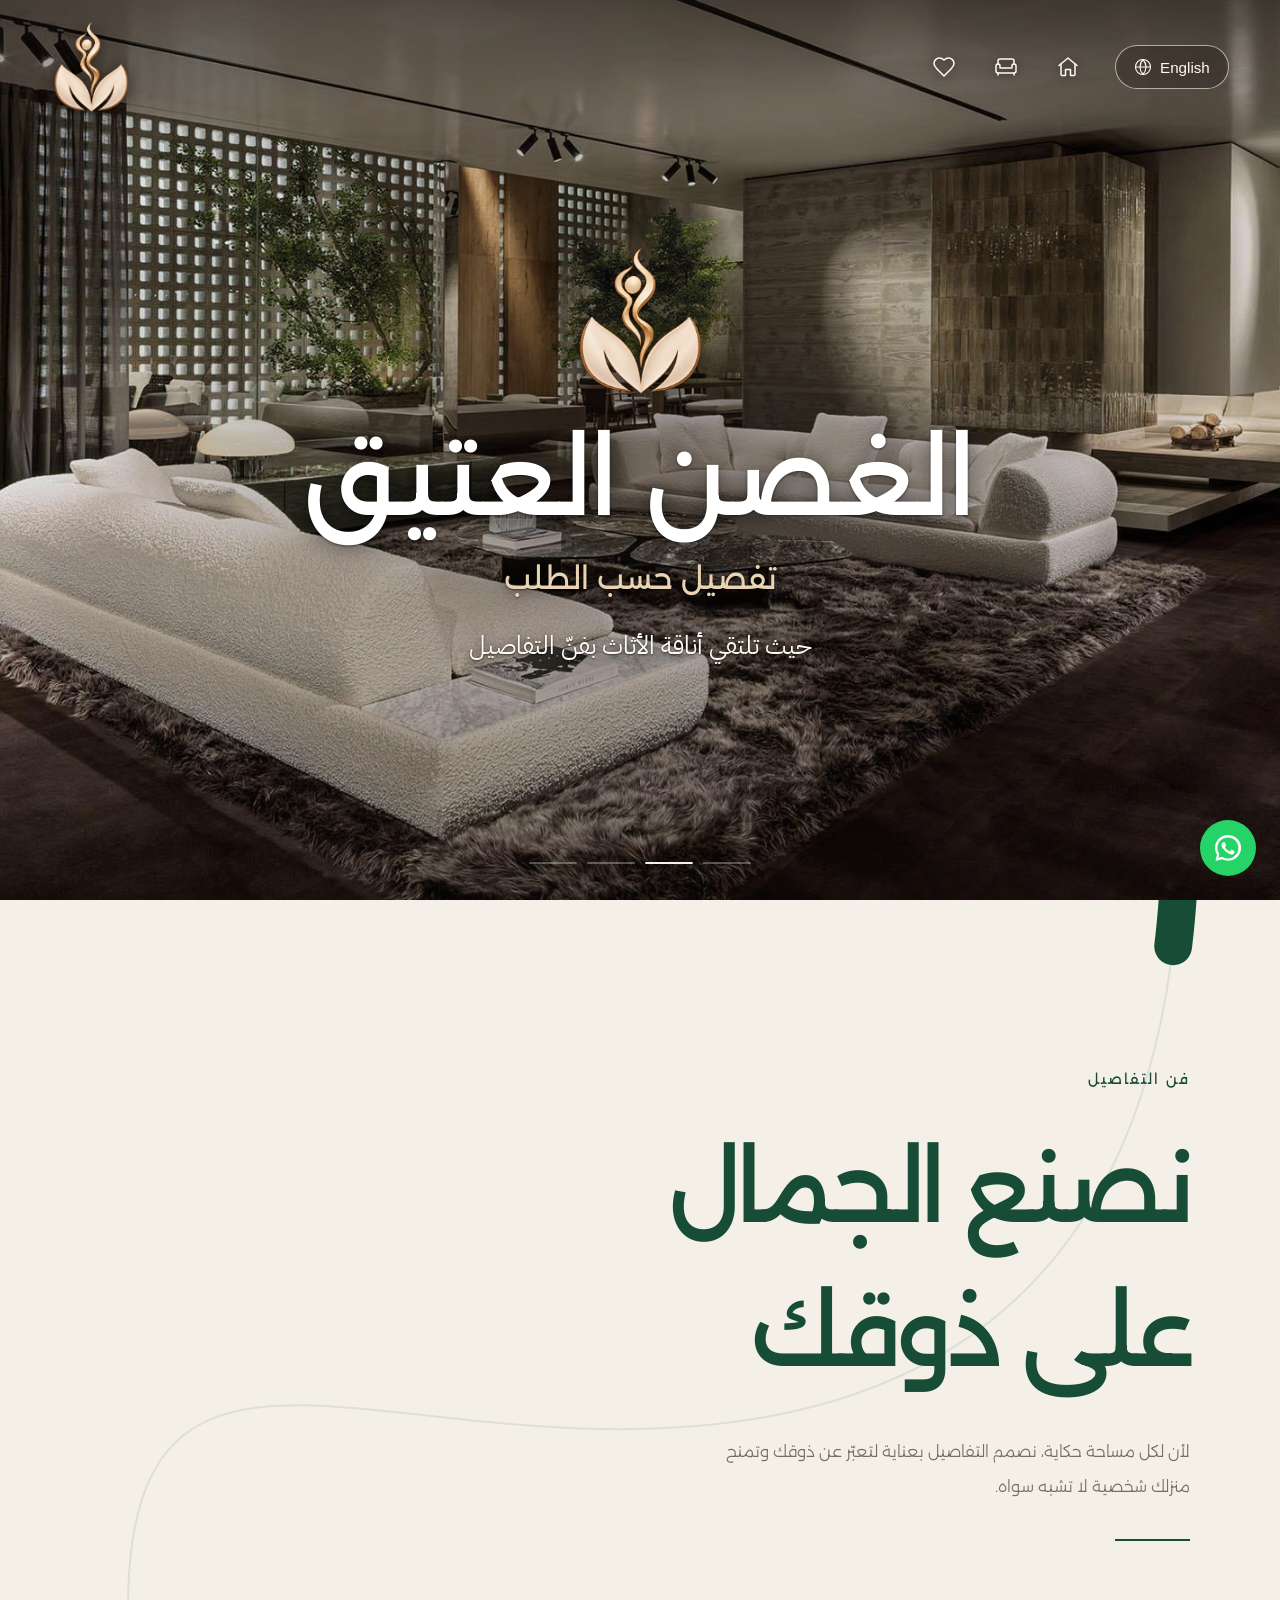
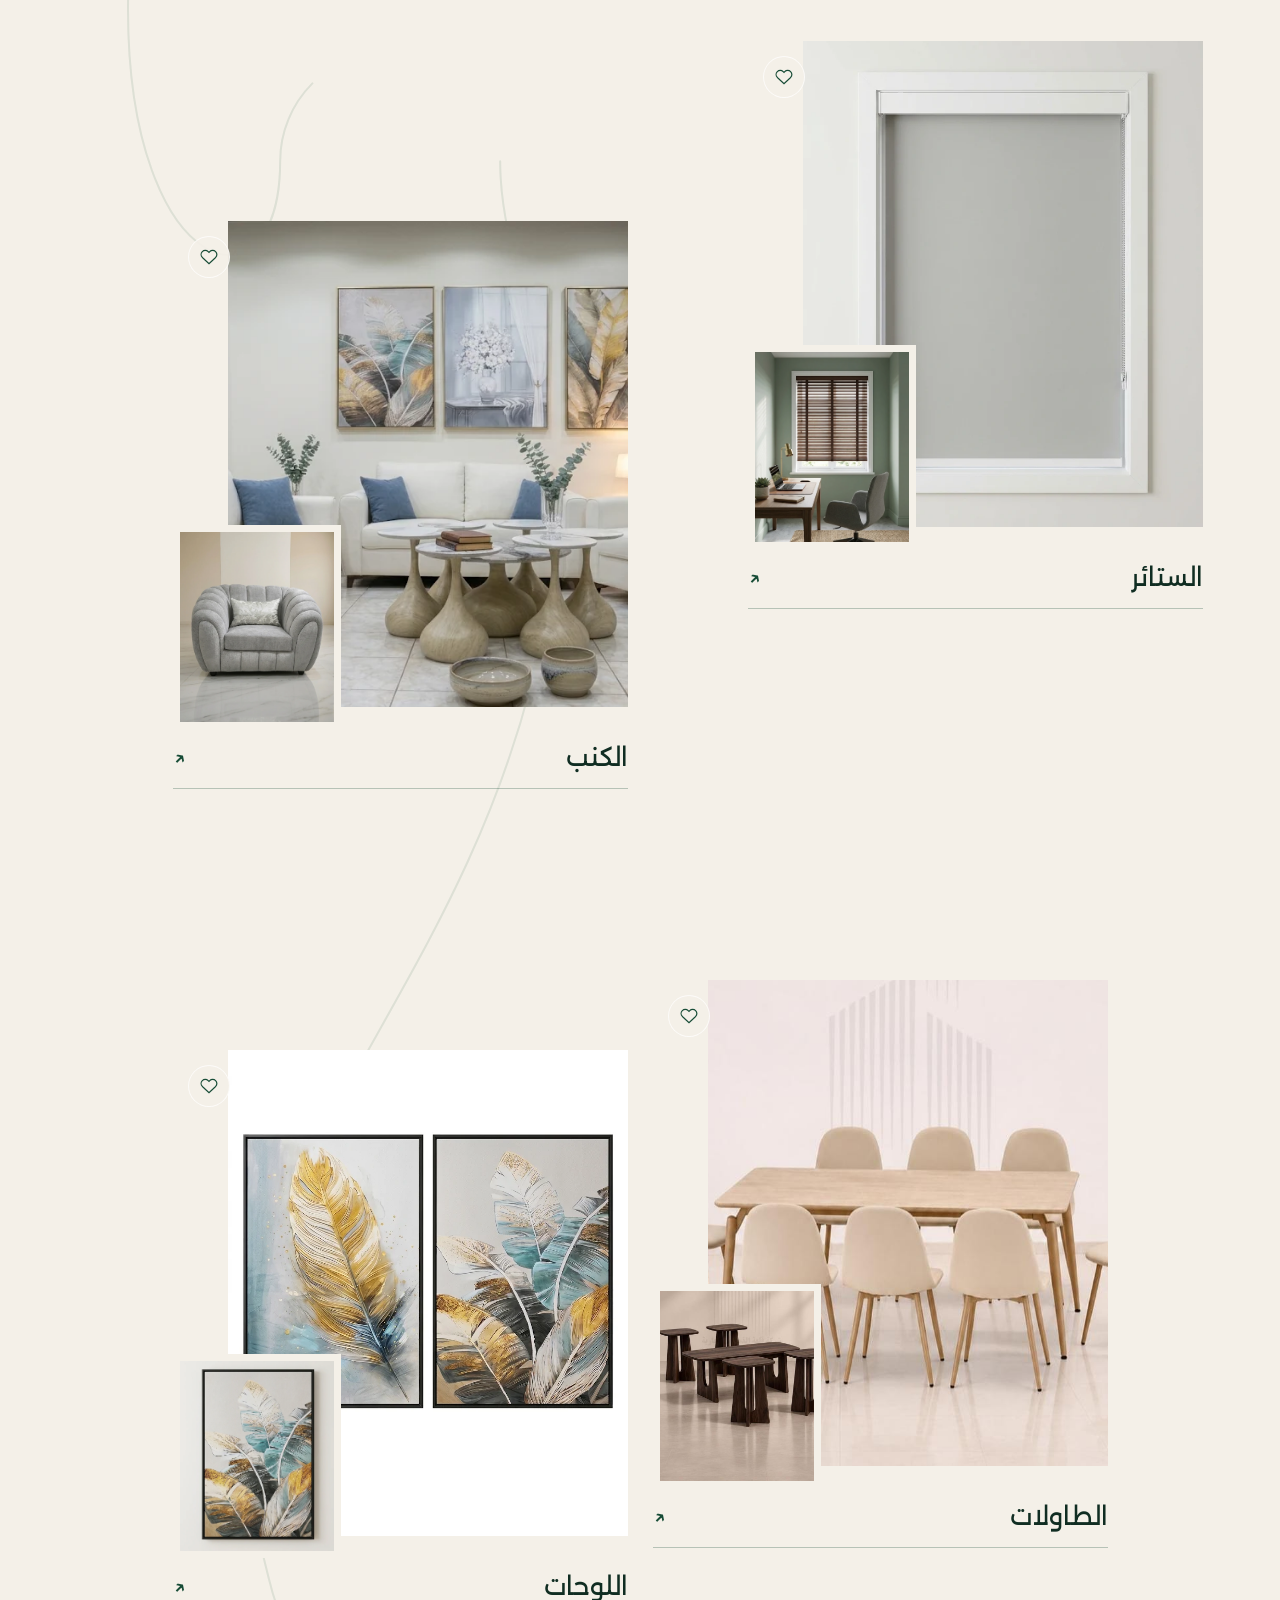
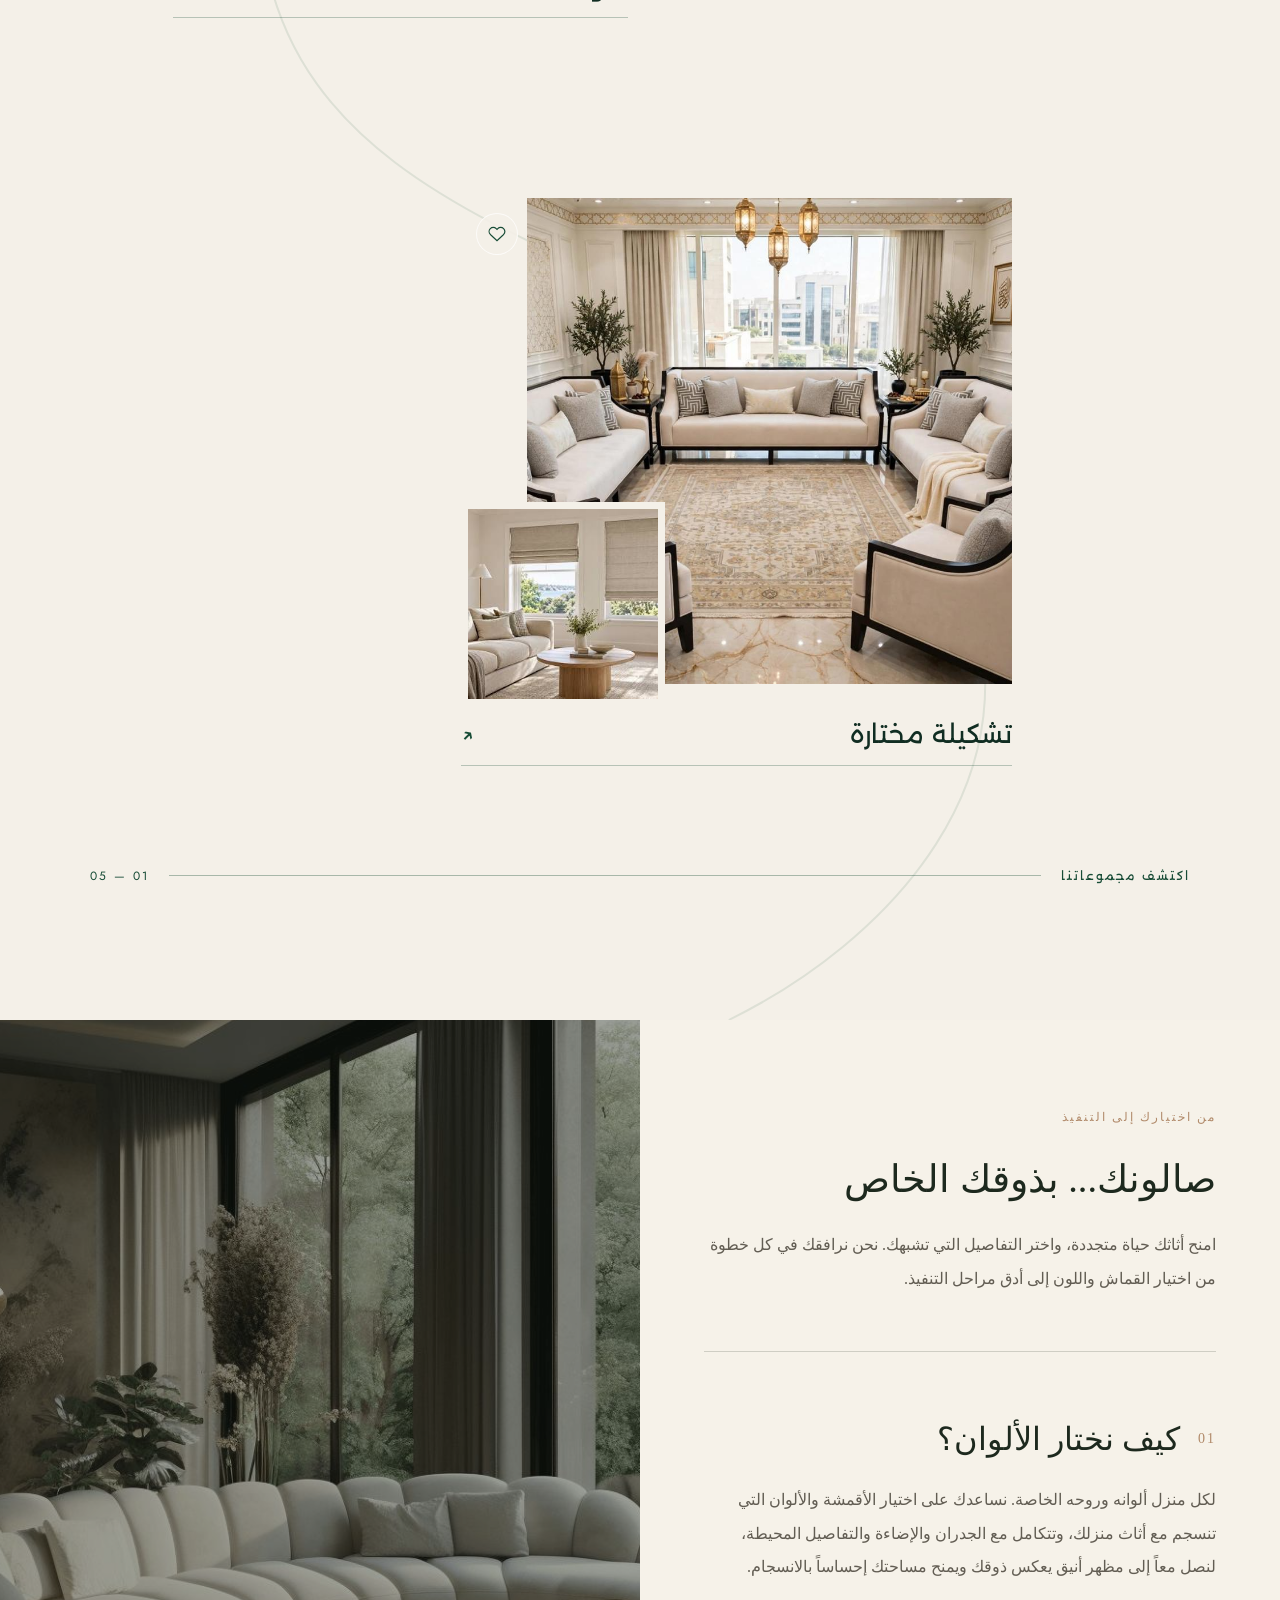
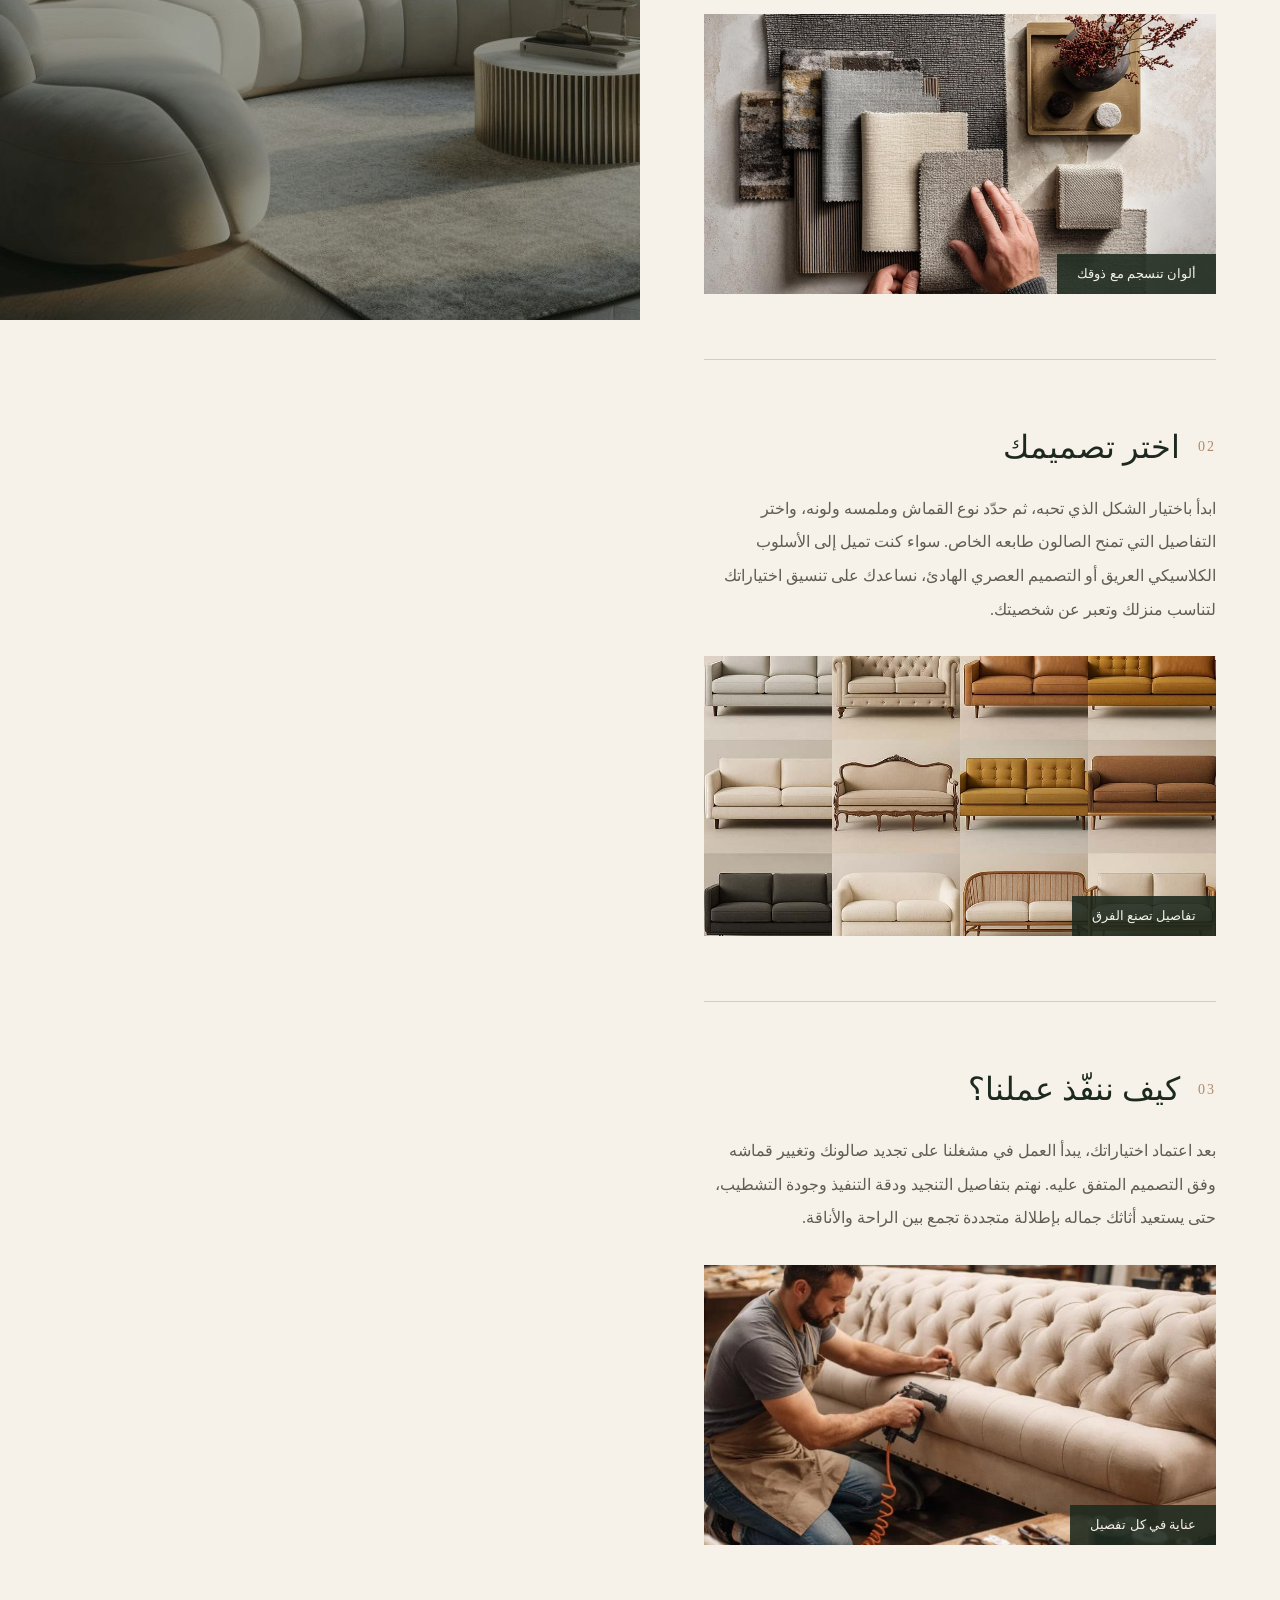
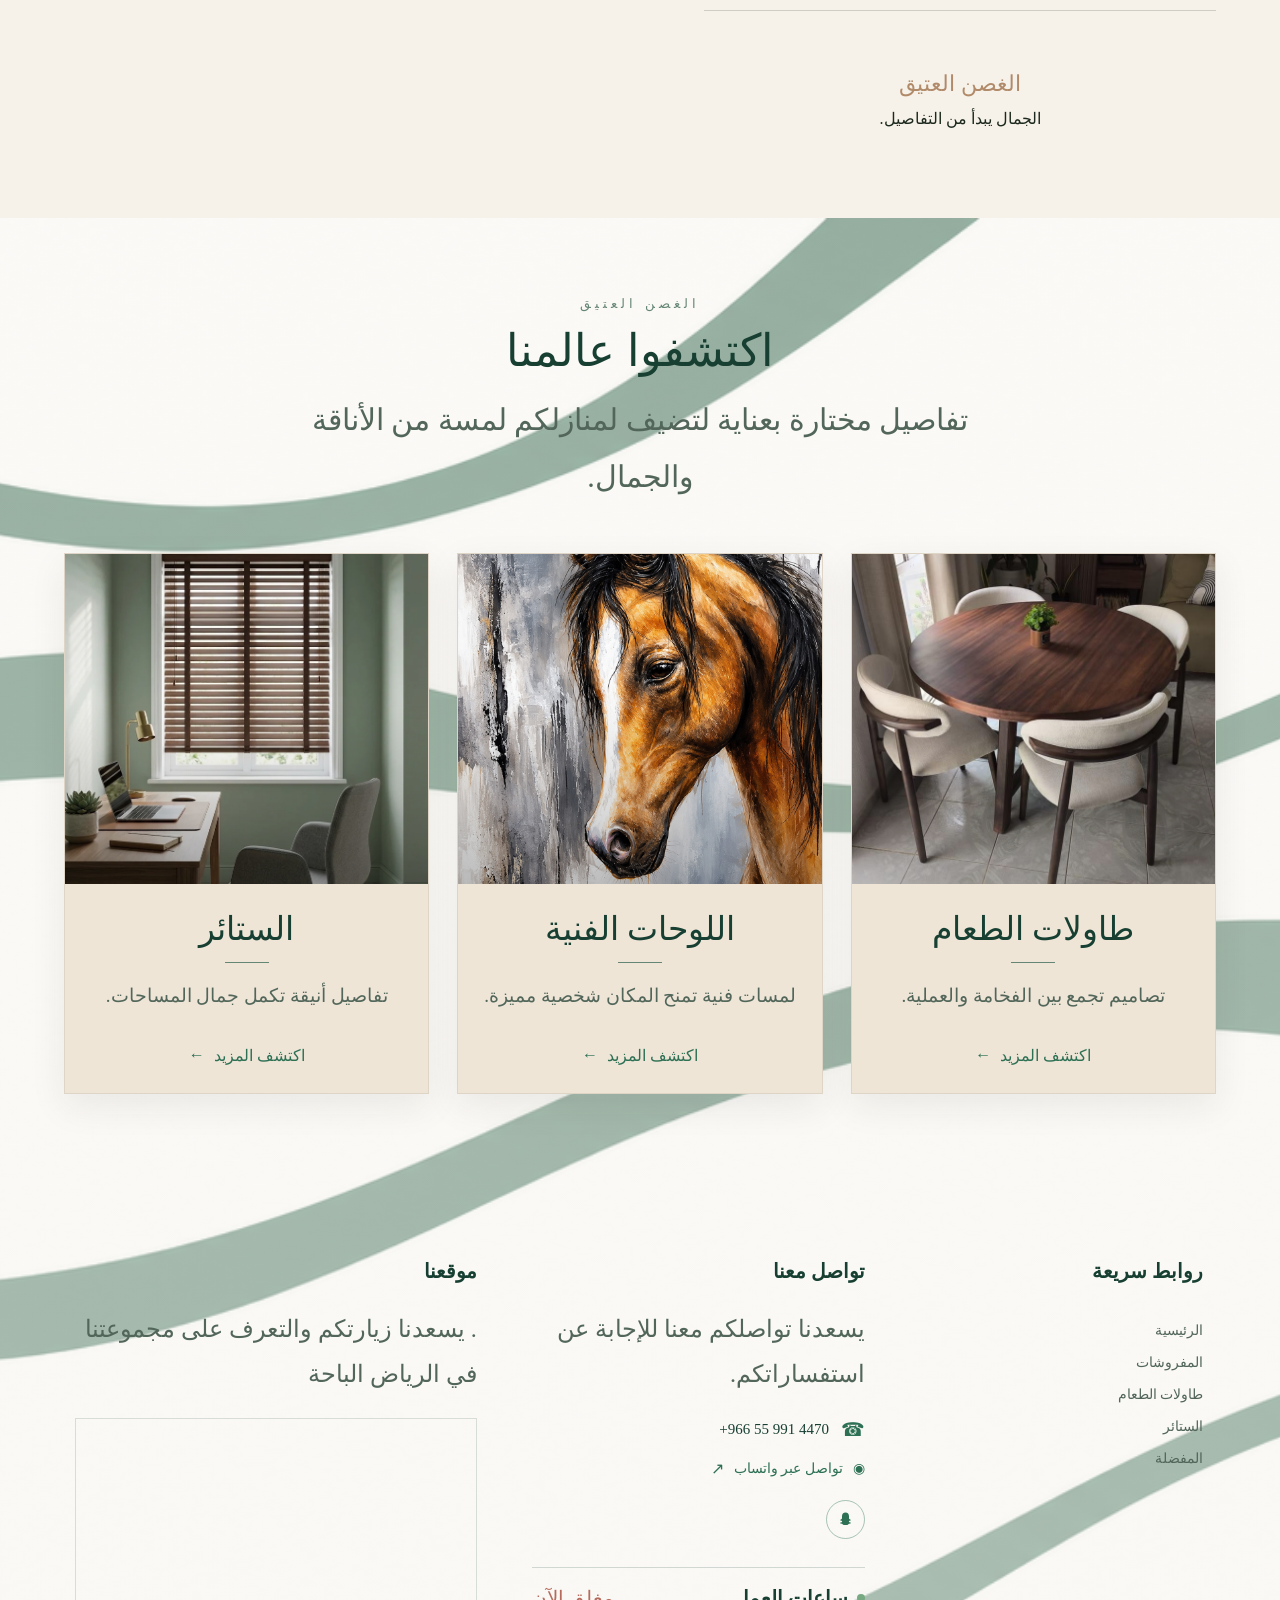
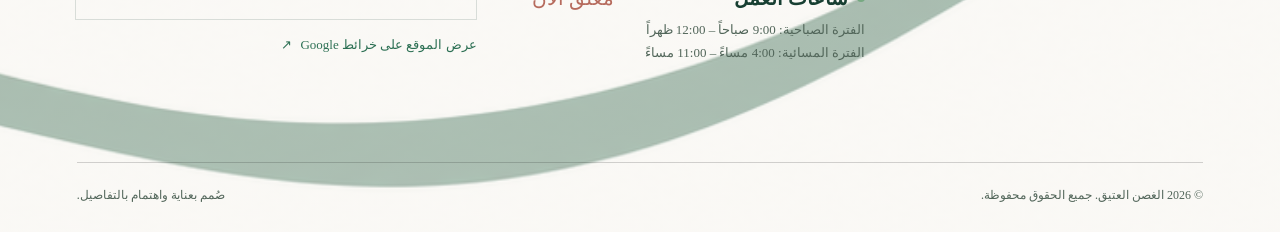
==== commit b7e98f37: "Rename Foote.js to footer.js" ====
--- a/components/index.html
+++ b/components/index.html
@@ -12,7 +12,7 @@
   <link rel="stylesheet" href="./index.css" />
   <link rel="stylesheet" href="./section1.css" />
   <link rel="stylesheet" href="./section2.css" />
-  <link rel="stylesheet" href="./Footer.css" />
+  <link rel="stylesheet" href="./footer.css" />
   <link rel="stylesheet" href="./WhatsAppButton.css">
 </head>
 
@@ -514,7 +514,7 @@
   <script src="./index.js" defer></script>
   <script src="./section1.js" defer></script>
   <script src="./section2.js" defer></script>
-  <script src="./Footer.js" defer></script>
+  <script src="./foote.js" defer></script>
   <script src="./WhatsAppButton.js" defer></script>
 
 </body>
--- a/components/footer.css
+++ b/components/footer.css
@@ -0,0 +1,667 @@
+
+/* الغصن العتيق — Section 6 + Footer */
+
+/* الخلفية المشتركة */
+.footer-experience {
+  position: relative;
+  isolation: isolate;
+  width: 100%;
+  min-height: 130vh;
+  overflow: hidden;
+  color: #173f32;
+  font-family: inherit;
+  background: #bbbab7;
+}
+
+/* صورة الخلفية خلف البطاقات والفوتر */
+.footer-experience::before {
+  content: "";
+  position: absolute;
+  inset: 0;
+  z-index: -2;
+
+  background-image:
+    linear-gradient(
+      rgba(248, 246, 241, 0.58),
+      rgba(248, 246, 241, 0.68)
+    ),
+    url("../public/img11.png");
+
+  background-size: cover;
+  background-position: center center;
+  background-repeat: no-repeat;
+}
+
+.footer-showcase,
+.site-footer {
+  position: relative;
+  z-index: 1;
+}
+
+/* =========================
+   SECTION 6
+========================= */
+
+.footer-showcase {
+  width: 100%;
+  box-sizing: border-box;
+  padding: 76px 5% 90px;
+  display: flex;
+  justify-content: center;
+  background: transparent;
+}
+
+.section6__content {
+  width: 100%;
+  max-width: 1280px;
+  margin: 0 auto;
+  box-sizing: border-box;
+}
+
+.section6__heading {
+  text-align: center;
+  margin: 0 auto 48px;
+  max-width: 720px;
+}
+
+.section6__heading > span {
+  display: inline-block;
+  margin-bottom: 12px;
+  color: #668675;
+  font-size: 13px;
+  letter-spacing: 4px;
+}
+
+.section6__heading h2 {
+  margin: 0 0 14px;
+  color: #173f32;
+  font-size: clamp(40px, 4vw, 45px);
+  font-weight: 500;
+}
+
+.section6__heading p {
+  margin: 0 auto;
+  color: #52665a;
+  font-size: 30px;
+  line-height: 1.9;
+}
+
+.section6__cards {
+  display: grid;
+  grid-template-columns: repeat(3, minmax(0, 1fr));
+  gap: 28px;
+  width: 100%;
+}
+
+/* البطاقات البيج */
+.section6__card {
+  display: block;
+  min-width: 0;
+  overflow: hidden;
+
+  color: inherit;
+  text-decoration: none;
+
+  background: #eee5d7;
+  border: 1px solid rgba(83, 68, 48, 0.10);
+  box-shadow: 0 12px 34px rgba(48, 39, 27, 0.08);
+
+  opacity: 1;
+  transform: translateY(0);
+
+  transition:
+    opacity 0.75s ease,
+    transform 0.75s ease,
+    box-shadow 0.35s ease;
+}
+
+.section6__card.is-revealed {
+  opacity: 1;
+  transform: translateY(0);
+}
+
+.section6__card:hover {
+  transform: translateY(-7px);
+  box-shadow: 0 18px 42px rgba(48, 39, 27, 0.14);
+}
+
+/* الصور */
+.section6__image-wrapper {
+  position: relative;
+  width: 100%;
+  height: 330px;
+  overflow: hidden;
+  background: #e4ded3;
+}
+
+.section6__image {
+  display: block;
+  width: 100%;
+  height: 100%;
+  object-fit: cover;
+  transition: transform 0.8s ease;
+}
+
+.section6__card:hover .section6__image {
+  transform: scale(1.055);
+}
+
+.section6__image-overlay {
+  position: absolute;
+  inset: 0;
+  pointer-events: none;
+
+  background: linear-gradient(
+    to top,
+    rgba(0, 0, 0, 0.22),
+    transparent 55%
+  );
+}
+
+/* محتوى البطاقة */
+.section6__card-content {
+  min-height: 190px;
+  box-sizing: border-box;
+  padding: 25px 20px 28px;
+  text-align: center;
+  background: #eee5d7;
+}
+
+.section6__card-content h3 {
+  margin: 0 0 14px;
+  color: #173f32;
+  font-size: 33px;
+  font-weight: 500;
+}
+
+.section6__underline {
+  display: block;
+  width: 44px;
+  height: 1px;
+  margin: 0 auto 15px;
+  background: #668675;
+  transition: width 0.4s ease;
+}
+
+.section6__card:hover .section6__underline {
+  width: 76px;
+}
+
+.section6__card-content p {
+  min-height: 50px;
+  margin: 0 0 18px;
+  color: #52665a;
+  font-size: 19px;
+  line-height: 1.85;
+}
+
+.section6__link {
+  display: inline-flex;
+  align-items: center;
+  gap: 9px;
+  color: #2d7054;
+  font-size: 16px;
+  transition: gap 0.3s ease;
+}
+
+.section6__card:hover .section6__link {
+  gap: 14px;
+}
+
+/* =========================
+   FOOTER
+========================= */
+
+.site-footer {
+  --green: #173f32;
+  --green-light: #2d7054;
+  --muted: #52665a;
+
+  width: 100%;
+  min-height: 72vh;
+  box-sizing: border-box;
+  color: var(--green);
+  background: transparent;
+}
+
+.site-footer__inner {
+  width: min(1440px, 100%);
+  min-height: 72vh;
+  margin: 0 auto;
+  padding: 75px 6% 25px;
+
+  display: flex;
+  flex-direction: column;
+  justify-content: space-between;
+
+  box-sizing: border-box;
+}
+
+.site-footer__columns {
+  display: grid;
+  grid-template-columns: 0.85fr 1fr 1.2fr;
+  gap: 55px;
+  direction: rtl;
+}
+
+.site-footer__nav,
+.site-footer__contact,
+.site-footer__map-section {
+  min-width: 0;
+}
+
+.site-footer__heading {
+  margin: 0 0 24px;
+  color: var(--green);
+  font-size: 20px;
+  font-weight: 600;
+}
+
+/* روابط التنقل */
+.site-footer__nav {
+  display: flex;
+  flex-direction: column;
+  align-items: flex-start;
+  gap: 15px;
+}
+
+.site-footer__nav a {
+  color: var(--muted);
+  font-size: 14px;
+  text-decoration: none;
+
+  transition:
+    color 0.3s ease,
+    transform 0.3s ease;
+}
+
+.site-footer__nav a:hover {
+  color: var(--green-light);
+  transform: translateX(-4px);
+}
+
+/* معلومات التواصل */
+.site-footer__contact-intro,
+.site-footer__map-description {
+  margin: 0 0 20px;
+  color: var(--muted);
+  font-size: 24px;
+  line-height: 1.9;
+}
+
+.site-footer__phone {
+  display: flex;
+  align-items: center;
+  gap: 12px;
+  margin-bottom: 18px;
+
+  color: var(--green);
+  font-size: 15px;
+  text-decoration: none;
+}
+
+.site-footer__contact-icon {
+  color: var(--green-light);
+  font-size: 19px;
+}
+
+.site-footer__whatsapp {
+  display: inline-flex;
+  align-items: center;
+  gap: 10px;
+  margin-bottom: 22px;
+
+  color: var(--green-light);
+  font-size: 14px;
+  text-decoration: none;
+}
+
+.site-footer__arrow {
+  font-size: 16px;
+}
+
+/* سناب شات */
+.site-footer__socials {
+  display: flex;
+  align-items: center;
+  gap: 12px;
+  margin-bottom: 28px;
+}
+
+.site-footer__socials a {
+  width: 37px;
+  height: 37px;
+
+  display: flex;
+  align-items: center;
+  justify-content: center;
+
+  border: 1px solid rgba(45, 112, 84, 0.4);
+  border-radius: 50%;
+
+  color: var(--green-light);
+
+  transition:
+    background 0.3s,
+    color 0.3s,
+    transform 0.3s;
+}
+
+.site-footer__socials a:hover {
+  color: #fff;
+  background: var(--green);
+  transform: translateY(-3px);
+}
+
+.site-footer__socials svg {
+  width: 17px;
+  height: 17px;
+  fill: currentColor;
+}
+
+/* ساعات العمل */
+.site-footer__hours {
+  padding-top: 18px;
+  border-top: 1px solid rgba(23, 63, 50, 0.18);
+}
+
+.site-footer__hours-title {
+  display: flex;
+  align-items: center;
+  flex-wrap: wrap;
+  gap: 9px;
+  margin-bottom: 12px;
+}
+
+.site-footer__hours-title h3 {
+  margin: 0;
+  color: var(--green);
+  font-size: 20px;
+  font-weight: 600;
+}
+
+.site-footer__hours-dot {
+  width: 8px;
+  height: 8px;
+  border-radius: 50%;
+  background: #77a982;
+}
+
+.site-footer__status {
+  margin-inline-start: auto;
+  font-size: 20px;
+}
+
+.site-footer__status.is-open {
+  color: #39834d;
+}
+
+.site-footer__status.is-closed {
+  color: #b66b5d;
+}
+
+.site-footer__hours p {
+  margin: 7px 0;
+  color: var(--muted);
+  font-size: 13px;
+}
+
+/* الخريطة */
+.site-footer__map {
+  width: 100%;
+  height: 200px;
+  overflow: hidden;
+  margin-bottom: 15px;
+  border: 1px solid rgba(23, 63, 50, 0.15);
+}
+
+.site-footer__map iframe {
+  display: block;
+  width: 100%;
+  height: 100%;
+  border: 0;
+  filter: grayscale(0.65) contrast(0.94);
+}
+
+.site-footer__map-link {
+  display: inline-flex;
+  align-items: center;
+  gap: 8px;
+  color: var(--green-light);
+  font-size: 13px;
+  text-decoration: none;
+}
+
+/* أسفل الفوتر */
+.site-footer__bottom {
+  display: flex;
+  align-items: center;
+  justify-content: space-between;
+  gap: 20px;
+
+  margin-top: 55px;
+  padding-top: 22px;
+
+  border-top: 1px solid rgba(17, 17, 17, 0.18);
+}
+
+.site-footer__bottom p {
+  margin: 0;
+  color: var(--muted);
+  font-size: 12px;
+  line-height: 1.8;
+}
+
+.site-footer__bottom-note {
+  text-align: start;
+}
+
+/* =========================
+   LANGUAGE
+========================= */
+
+.site-footer[dir="ltr"] .site-footer__columns {
+  direction: ltr;
+}
+
+.site-footer[dir="ltr"] .site-footer__nav {
+  align-items: flex-start;
+}
+
+.site-footer[dir="ltr"] .site-footer__bottom-note {
+  text-align: end;
+}
+
+.site-footer[dir="rtl"] .site-footer__columns {
+  direction: rtl;
+}
+
+/* =========================
+   RESPONSIVE
+========================= */
+
+@media (max-width: 1050px) {
+  .site-footer__columns {
+    grid-template-columns: 1fr 1fr;
+    gap: 45px 35px;
+  }
+
+  .site-footer__map-section {
+    grid-column: 1 / -1;
+  }
+}
+
+@media (max-width: 850px) {
+  .footer-showcase {
+    padding: 58px 4% 70px;
+  }
+
+  .section6__cards {
+    gap: 18px;
+  }
+
+  .section6__image-wrapper {
+    height: 270px;
+  }
+
+  .section6__card-content {
+    padding-inline: 14px;
+  }
+}
+
+/* =========================
+   MOBILE — CARDS STACKED
+========================= */
+
+@media (max-width: 650px) {
+  .footer-experience {
+    min-height: 0;
+  }
+
+  .footer-showcase {
+    padding: 48px 5% 55px;
+  }
+
+  .section6__heading {
+    margin-bottom: 30px;
+  }
+
+  .section6__heading h2 {
+    font-size: 28px;
+  }
+
+  .section6__heading p {
+    font-size: 14px;
+  }
+
+  /* الكروت تحت بعضها بعمود واحد */
+  .section6__cards {
+    display: grid;
+    grid-template-columns: minmax(0, 1fr);
+    gap: 25px;
+    width: 100%;
+    max-width: 480px;
+    margin: 0 auto;
+  }
+
+  .section6__card {
+    width: 100%;
+    min-width: 0;
+  }
+
+  .section6__image-wrapper {
+    height: auto;
+    aspect-ratio: 4 / 3;
+  }
+
+  .section6__card-content {
+    min-height: 0;
+    padding: 22px 16px 25px;
+  }
+
+  .section6__card-content h3 {
+    font-size: 26px;
+  }
+
+  .section6__card-content p {
+    font-size: 16px;
+  }
+
+  .site-footer,
+  .site-footer__inner {
+    min-height: 0;
+  }
+
+  .site-footer__inner {
+    padding: 48px 7% 22px;
+  }
+
+  .site-footer__columns {
+    grid-template-columns: 1fr;
+    gap: 38px;
+  }
+
+  .site-footer__map-section {
+    grid-column: auto;
+  }
+
+  .site-footer__map {
+    height: 205px;
+  }
+
+  .site-footer__bottom {
+    flex-direction: column;
+    align-items: flex-start;
+    gap: 8px;
+    margin-top: 38px;
+  }
+
+  .site-footer__bottom-note {
+    text-align: start;
+  }
+}
+
+/* احترام إعداد تقليل الحركة */
+@media (prefers-reduced-motion: reduce) {
+  .section6__image,
+  .section6__underline,
+  .section6__link {
+    transition: none !important;
+  }
+}
+
+/* إبقاء الكروت ظاهرة (ما عدا أثناء حركة الظهور) */
+.section6__card {
+  visibility: visible !important;
+}
+
+.section6__card:not([data-reveal]) {
+  opacity: 1 !important;
+  translate: none !important;
+}
+
+/* =========================
+   SCROLL REVEAL
+   تُستخدم خاصية translate المنفصلة حتى لا تتعارض مع transform الخاص بـ hover
+========================= */
+
+.section6__card[data-reveal] {
+  opacity: 0;
+  will-change: opacity, translate;
+
+  transition:
+    opacity 0.5s ease,
+    translate 0.5s ease,
+    transform 0.75s ease,
+    box-shadow 0.35s ease;
+}
+
+.section6__card[data-reveal="rise"] {
+  translate: 0 46px;
+}
+
+.section6__card[data-reveal="from-left"] {
+  translate: -64px 0;
+}
+
+.section6__card[data-reveal="from-right"] {
+  translate: 64px 0;
+}
+
+.section6__card[data-reveal][data-revealed] {
+  opacity: 1;
+  translate: 0 0;
+
+  transition:
+    opacity 1.2s cubic-bezier(0.22, 0.61, 0.36, 1) var(--reveal-delay, 0ms),
+    translate 1.2s cubic-bezier(0.22, 0.61, 0.36, 1) var(--reveal-delay, 0ms),
+    transform 0.75s ease,
+    box-shadow 0.35s ease;
+}
+
+/* تأكيد عمود واحد على الموبايل */
+@media (max-width: 650px) {
+  .section6__cards {
+    grid-template-columns: minmax(0, 1fr) !important;
+  }
+}
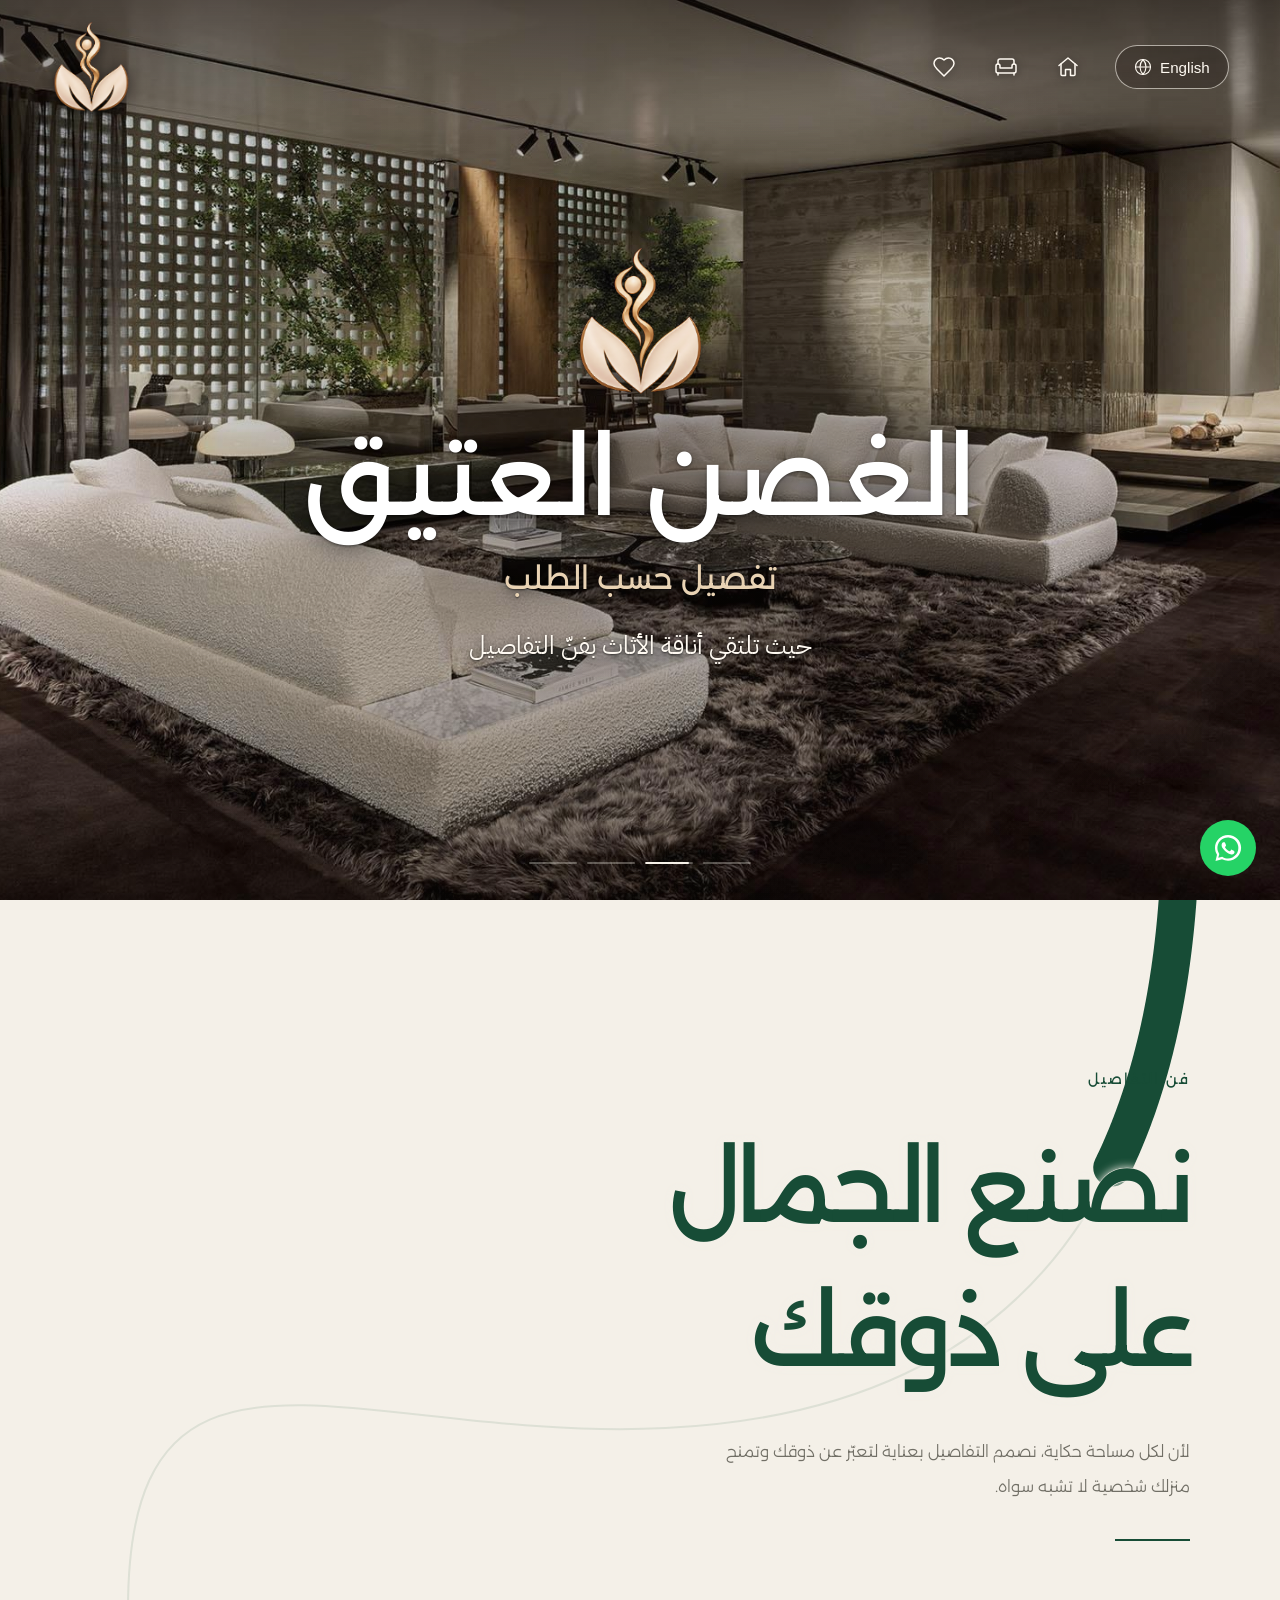
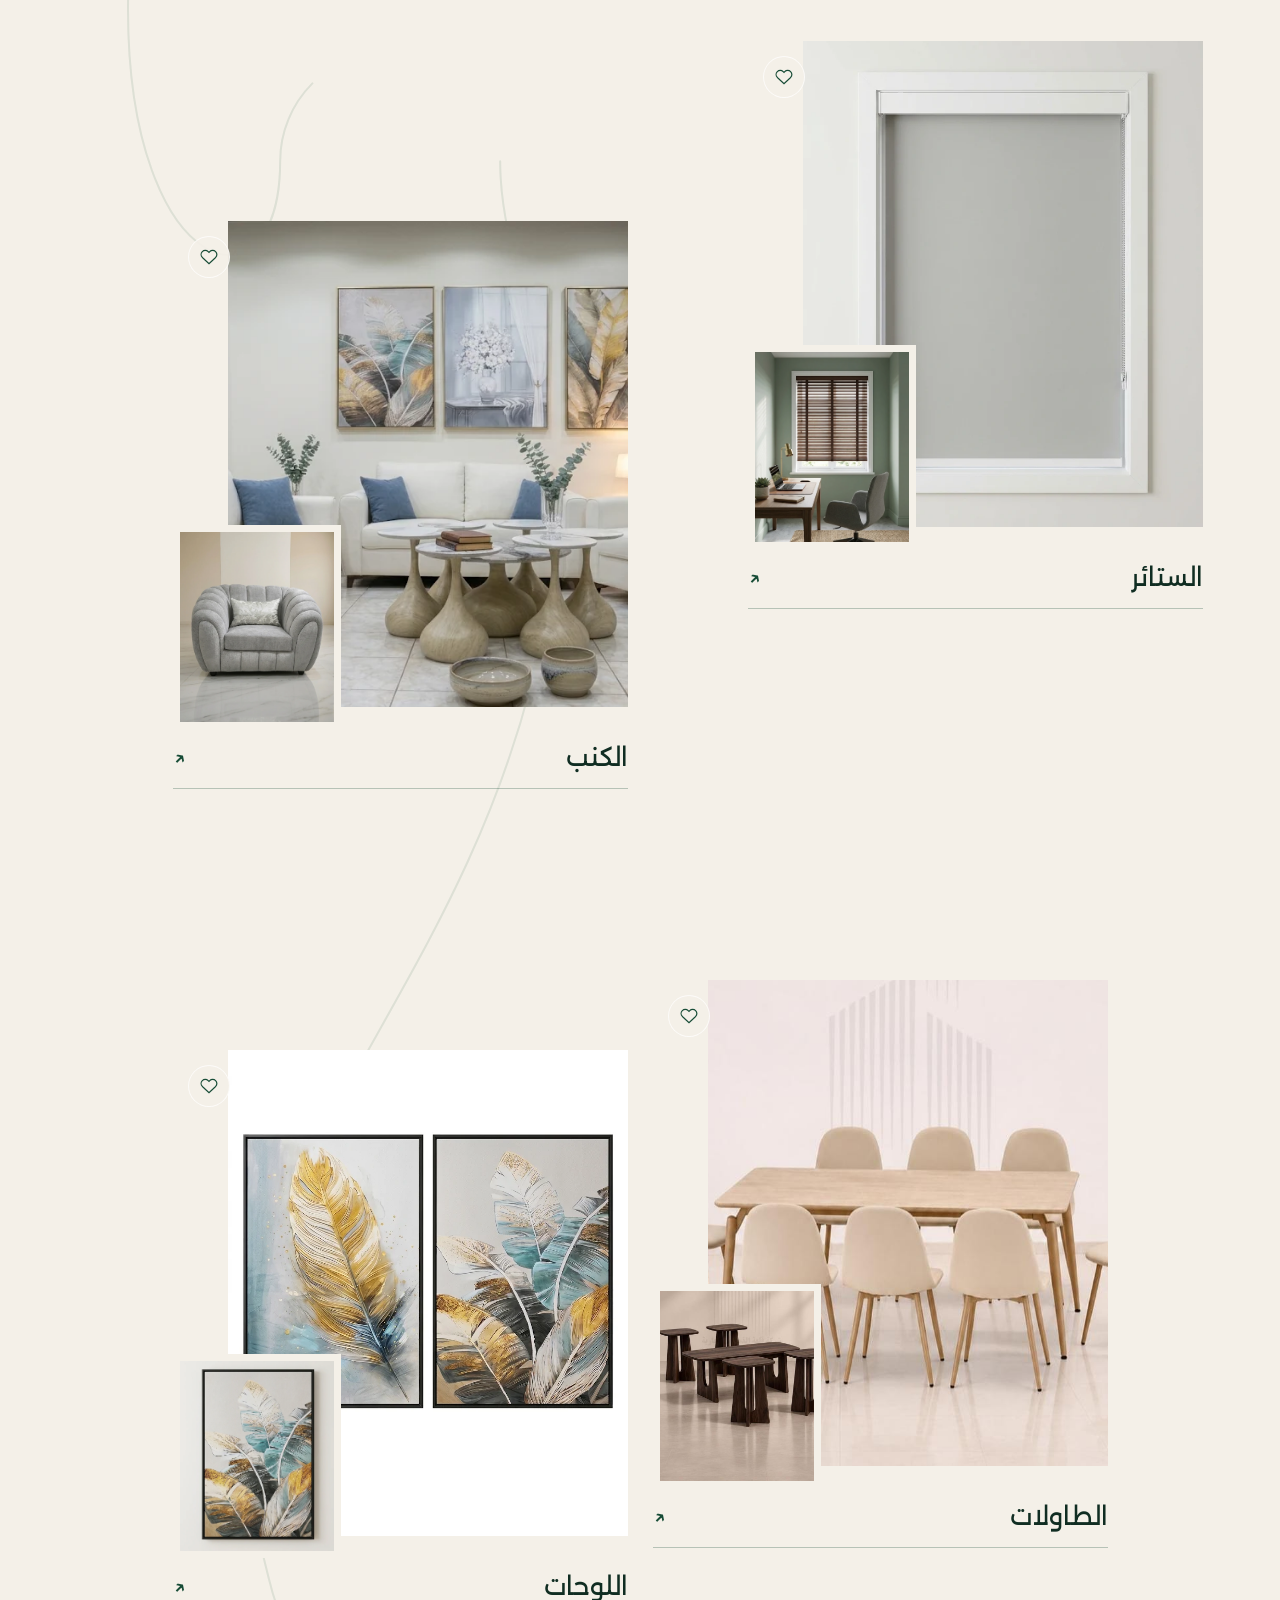
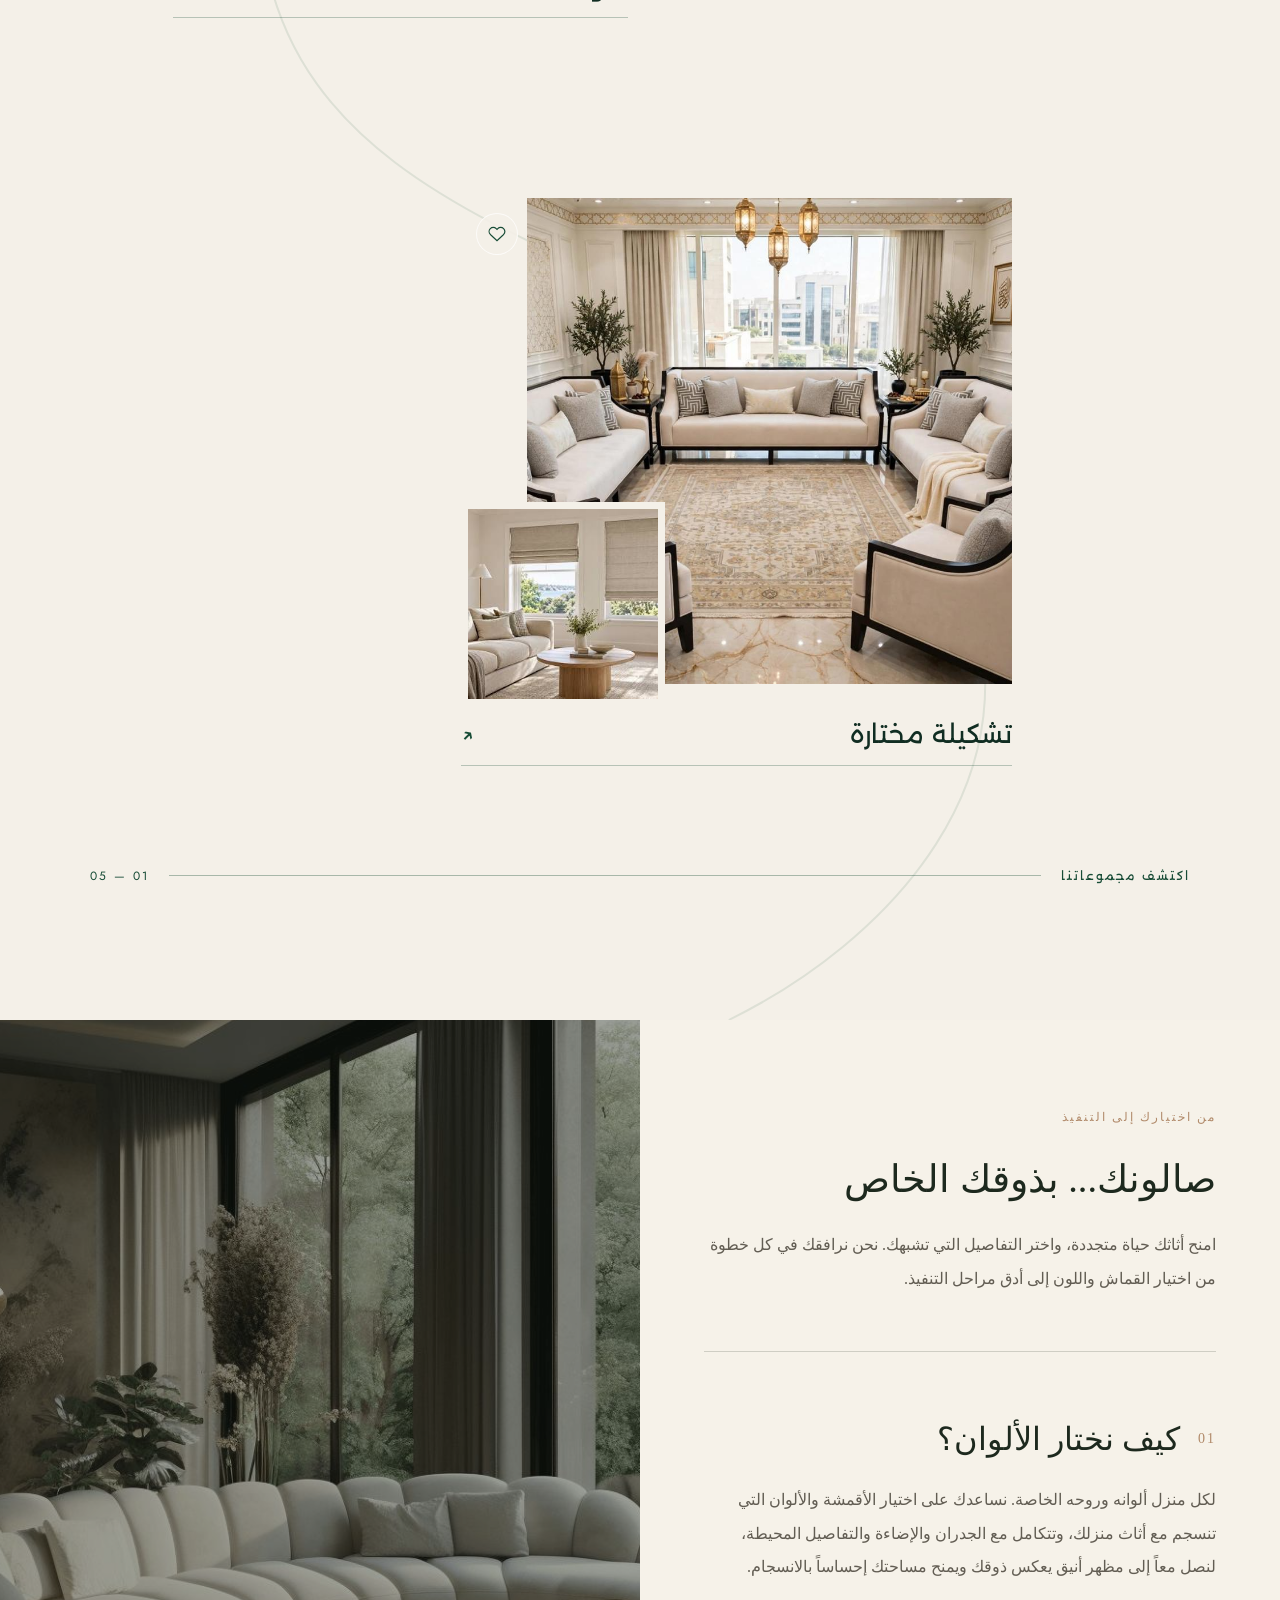
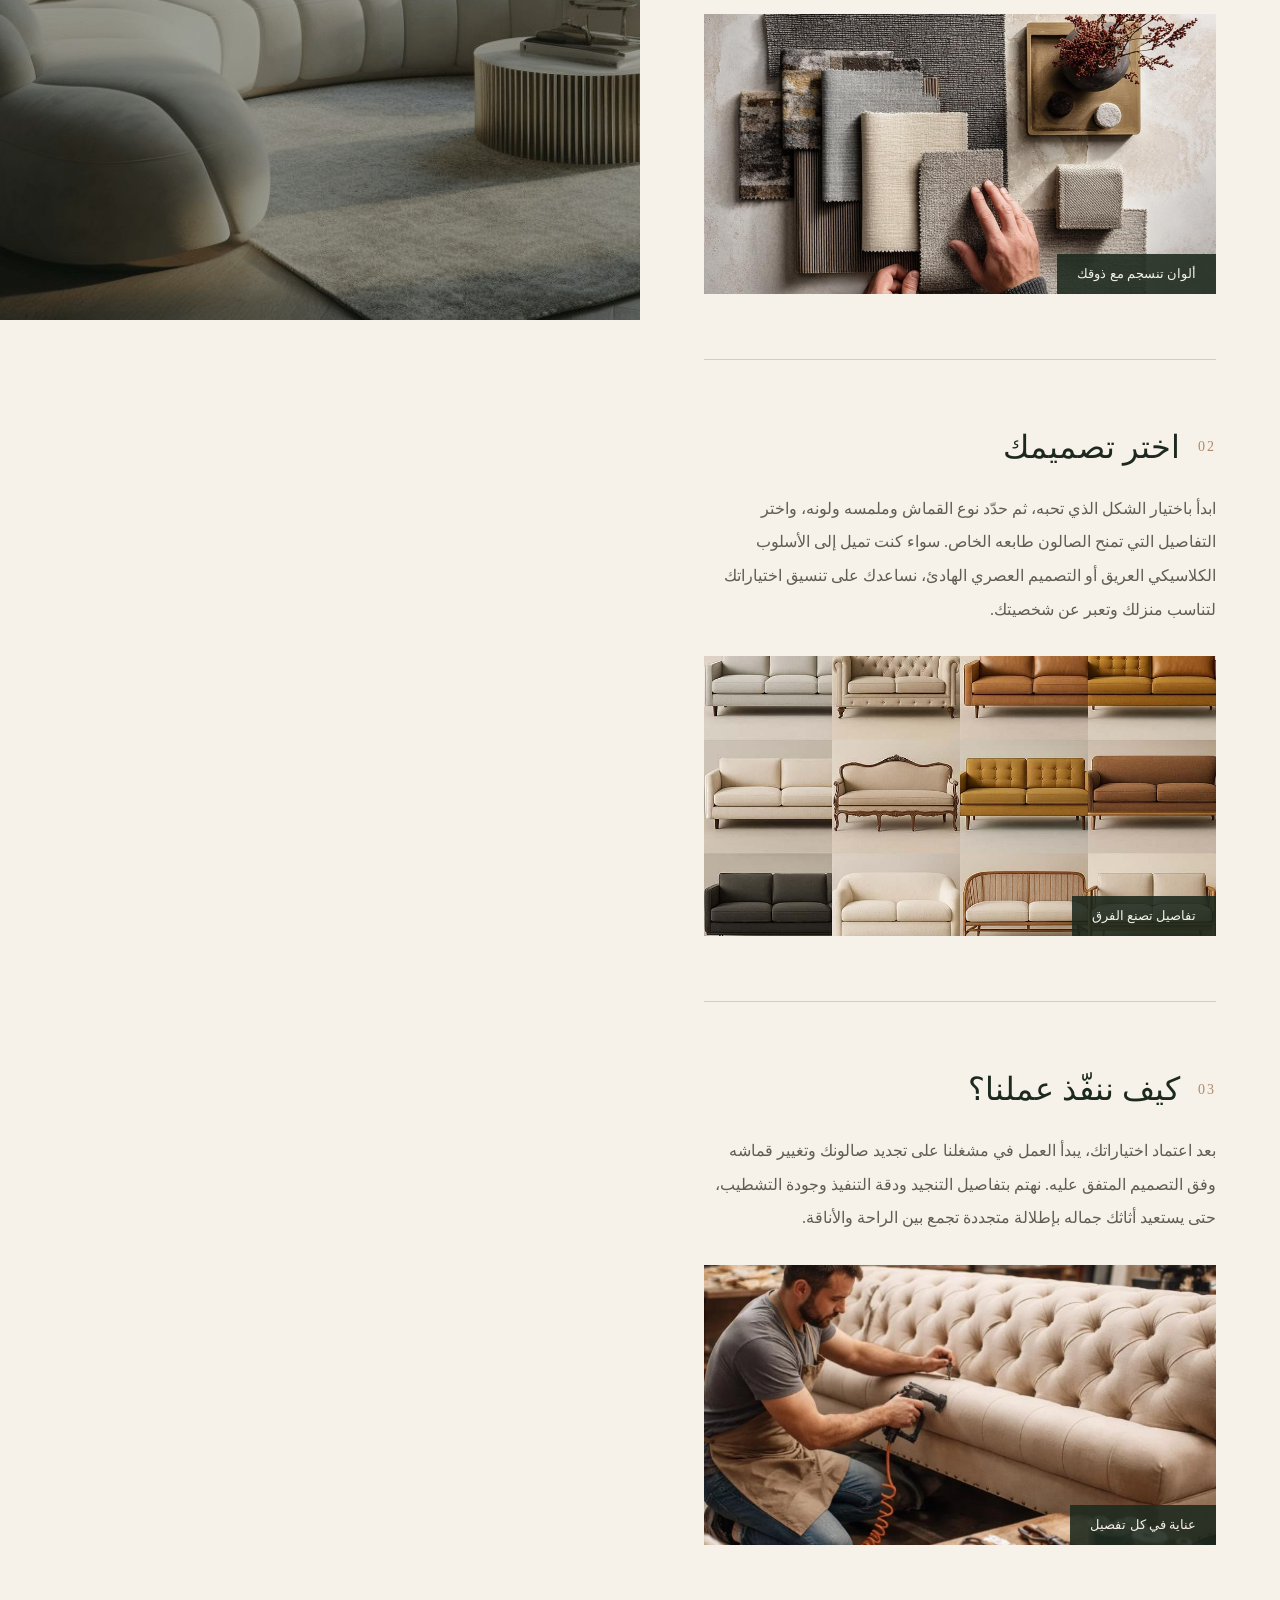
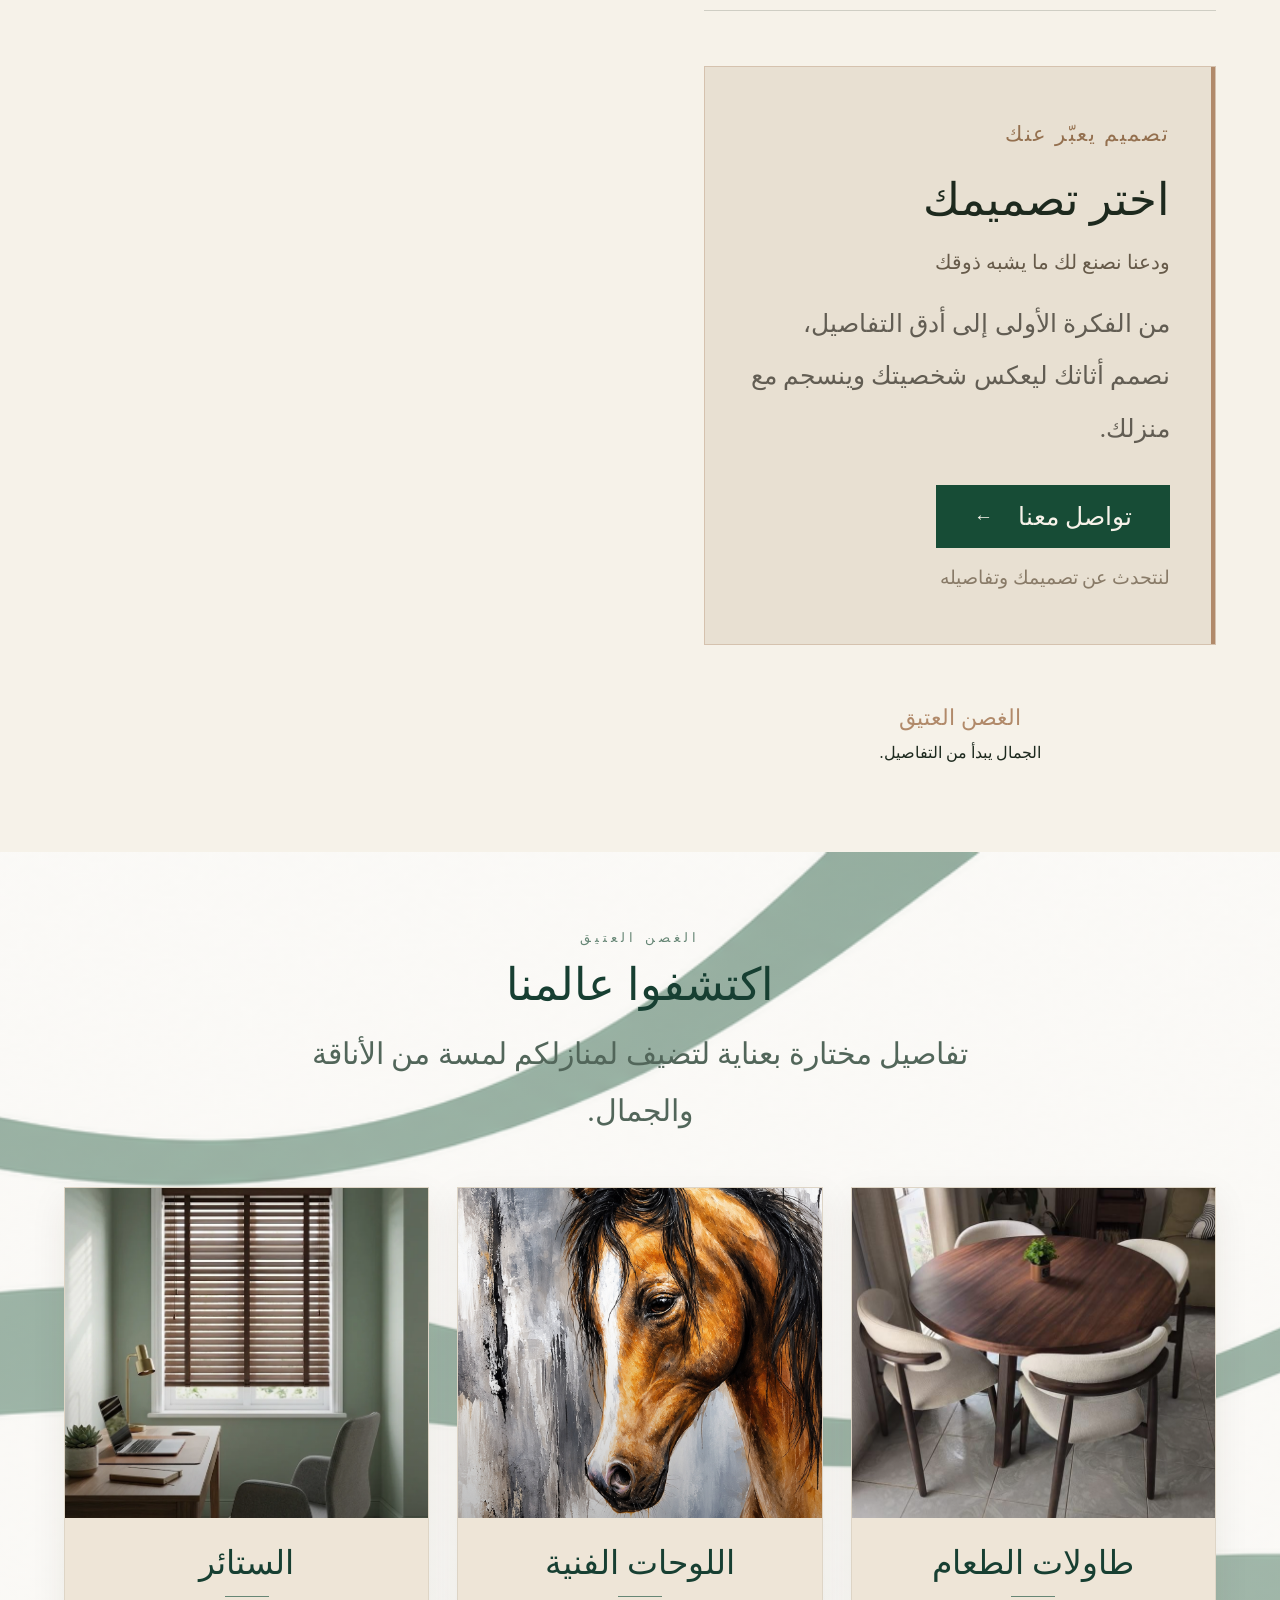
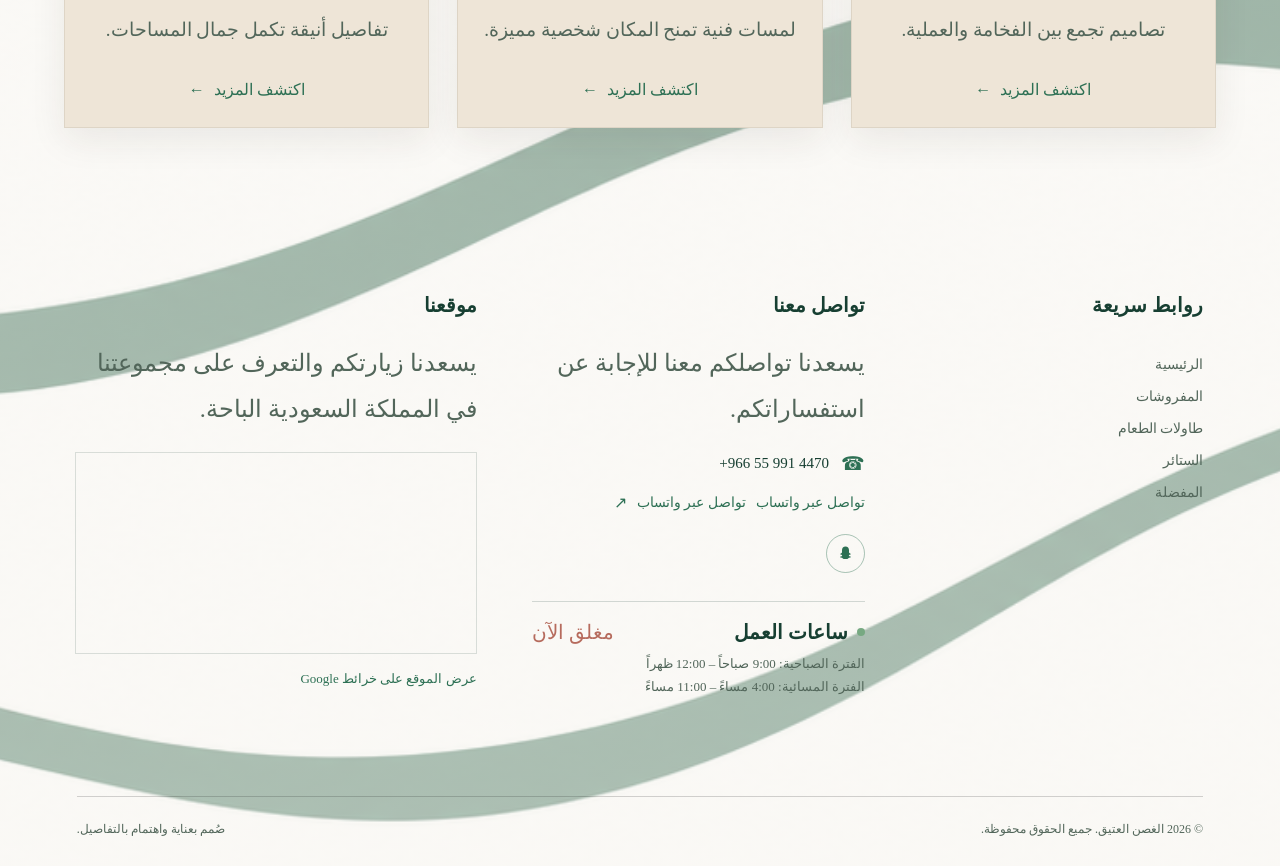
==== commit 511f58e6: "g" ====
--- a/components/index.html
+++ b/components/index.html
@@ -237,7 +237,7 @@
 
 
   <!-- SECTION 6 + FOOTER -->
-  <div class="footer-experience" dir="rtl">
+ <div class="footer-experience" id="footerExperience" dir="rtl">
 
     <!-- SHOWCASE SECTION -->
     <section class="section6 footer-showcase">
@@ -446,7 +446,7 @@
             <h3 class="site-footer__heading">موقعنا</h3>
 
             <p class="site-footer__map-description">
-               . يسعدنا زيارتكم والتعرف على مجموعتنا في الرياض الباحة
+               . يسعدنا زيارتكم والتعرف على مجموعتنا في المملكة السعودية الباحة
             </p>
 
             <div class="site-footer__map">
@@ -514,7 +514,7 @@
   <script src="./index.js" defer></script>
   <script src="./section1.js" defer></script>
   <script src="./section2.js" defer></script>
-  <script src="./foote.js" defer></script>
+  <script src="./footer.js" defer></script>
   <script src="./WhatsAppButton.js" defer></script>
 
 </body>
--- a/components/section1.css
+++ b/components/section1.css
@@ -644,4 +644,20 @@
 /* Keep the lightbox fully hidden until opened by JavaScript. */
 .s2-lightbox[hidden] {
   display: none !important;
-}+}
+
+/* إظهار الكلمات بوضوح مع الحفاظ على انسيابية الخط */
+.s2-intro {
+  position: relative;
+  z-index: 5;
+}
+
+.s2-intro__title span {
+  position: relative;
+  z-index: 6;
+  background: transparent;
+  padding: 0;
+  -webkit-text-stroke: 1px #f4f0e8;
+  paint-order: stroke fill;
+  filter: drop-shadow(0 0 5px #f4f0e8);
+}
--- a/components/section2.css
+++ b/components/section2.css
@@ -435,3 +435,158 @@
     box-sizing: border-box;
   }
 }
+
+/* =========================================
+   DESIGN CTA - اختر تصميمك
+========================================= */
+
+.design-cta {
+  position: relative;
+  margin-top: 55px;
+  padding: 55px 45px;
+  background: #e8e0d2;
+  color: #1d291e;
+  text-align: right;
+  overflow: hidden;
+  isolation: isolate;
+  border: 1px solid rgba(177, 138, 106, 0.35);
+  animation: designCtaReveal 1s ease both;
+}
+
+.design-cta::before {
+  content: "";
+  position: absolute;
+  top: 0;
+  right: 0;
+  width: 4px;
+  height: 100%;
+  background: #b18a6a;
+  z-index: -1;
+}
+
+.design-cta__eyebrow {
+  display: block;
+  color: #94704f;
+  font-size: 21px;
+  letter-spacing: 2px;
+  margin-bottom: 22px;
+}
+
+.design-cta h3 {
+  margin: 0 0 12px;
+  color: #1d291e;
+  font-size: clamp(34px, 3.5vw, 48px);
+  font-weight: 400;
+  line-height: 1.4;
+}
+
+.design-cta h4 {
+  margin: 0 0 18px;
+  color: #665a49;
+  font-size: 20px;
+  font-weight: 400;
+  line-height: 1.8;
+}
+
+.design-cta p {
+  max-width: 440px;
+  margin: 0 0 30px;
+  color: #625d53;
+  font-size: 25px;
+  line-height: 2.1;
+}
+
+.design-cta__button {
+  display: inline-flex;
+  align-items: center;
+  justify-content: center;
+  gap: 25px;
+  min-width: 180px;
+  padding: 17px 27px;
+  background: #174c36;
+  color: #f6f2e9;
+  text-decoration: none;
+  font-size: 25px;
+  transition:
+    background 0.35s ease,
+    transform 0.35s ease,
+    gap 0.35s ease;
+}
+
+.design-cta__button:hover {
+  background: #102d22;
+  gap: 35px;
+  transform: translateY(-3px);
+}
+
+.design-cta__button span {
+  font-size: 19px;
+  transition: transform 0.35s ease;
+}
+
+.design-cta__button:hover span {
+  transform: translateX(-5px);
+}
+
+.design-cta__note {
+  display: block;
+  margin-top: 18px;
+  color: #897b68;
+  font-size: 19px;
+}
+
+@keyframes designCtaReveal {
+  from {
+    opacity: 0;
+    transform: translateY(25px);
+  }
+
+  to {
+    opacity: 1;
+    transform: translateY(0);
+  }
+}
+
+/* Responsive */
+
+@media (max-width: 768px) {
+  .design-cta {
+    margin-top: 40px;
+    padding: 38px 25px;
+    background: #e8e0d2;
+    text-align: right;
+  }
+
+  .design-cta h3 {
+    font-size: 36px;
+  }
+
+  .design-cta h4 {
+    font-size: 17px;
+  }
+
+  .design-cta p {
+    font-size: 14px;
+  }
+
+  .design-cta__button {
+    width: 100%;
+    box-sizing: border-box;
+  }
+}
+
+@media (max-width: 380px) {
+  .design-cta {
+    padding: 30px 19px;
+  }
+
+  .design-cta h3 {
+    font-size: 31px;
+  }
+}
+
+@media (prefers-reduced-motion: reduce) {
+  .design-cta {
+    animation: none;
+  }
+}
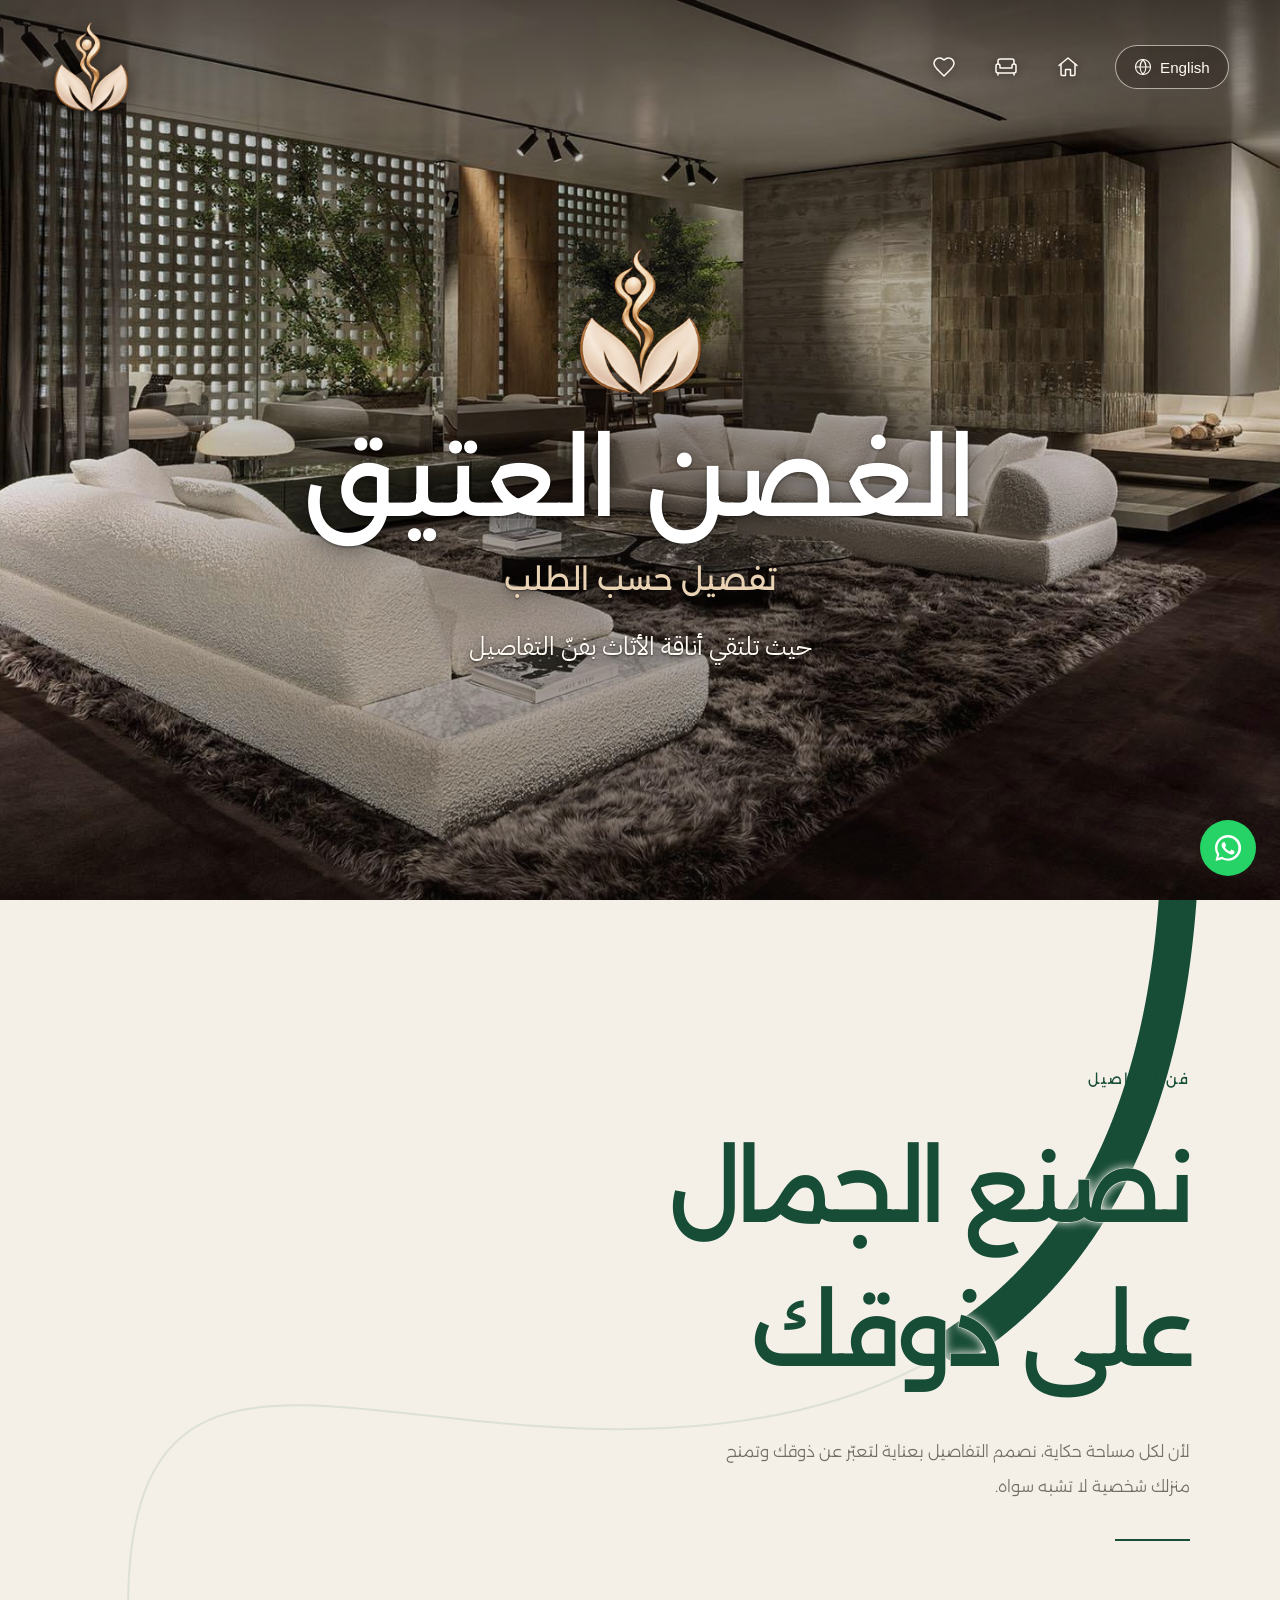
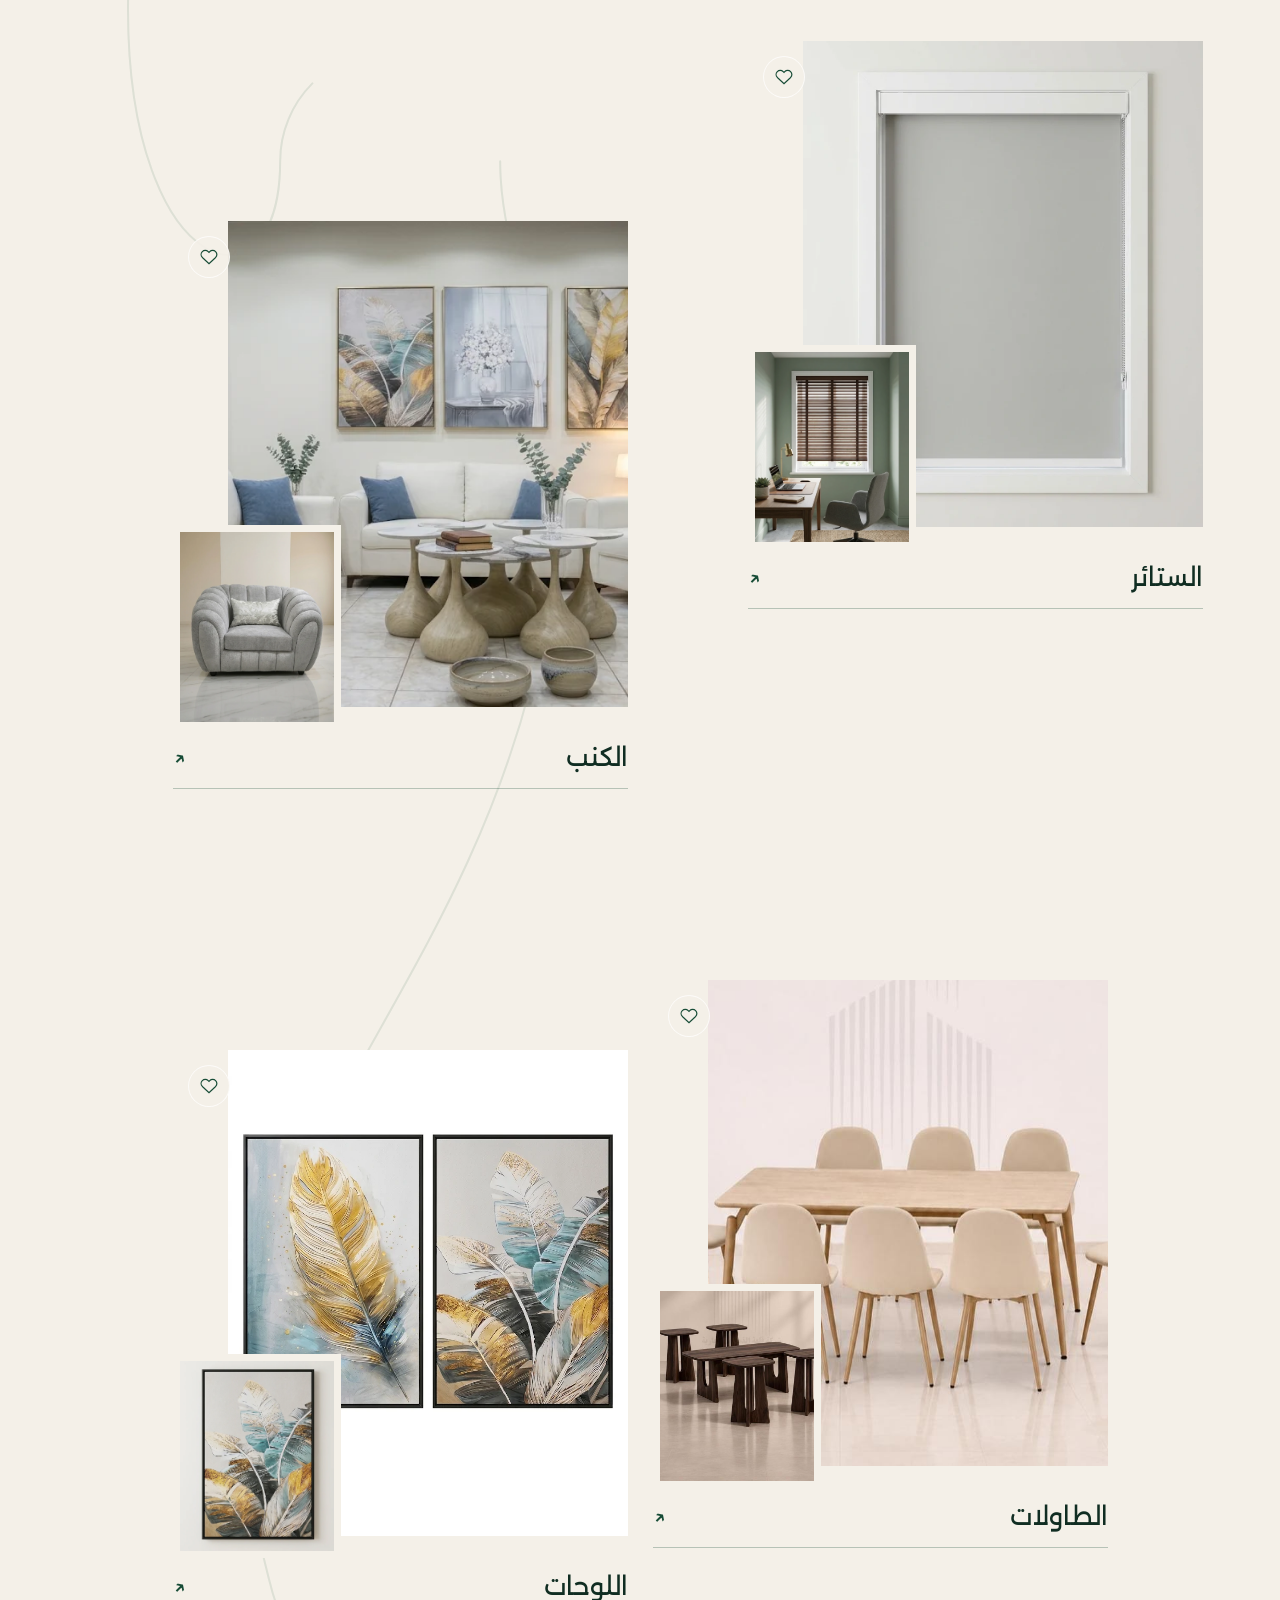
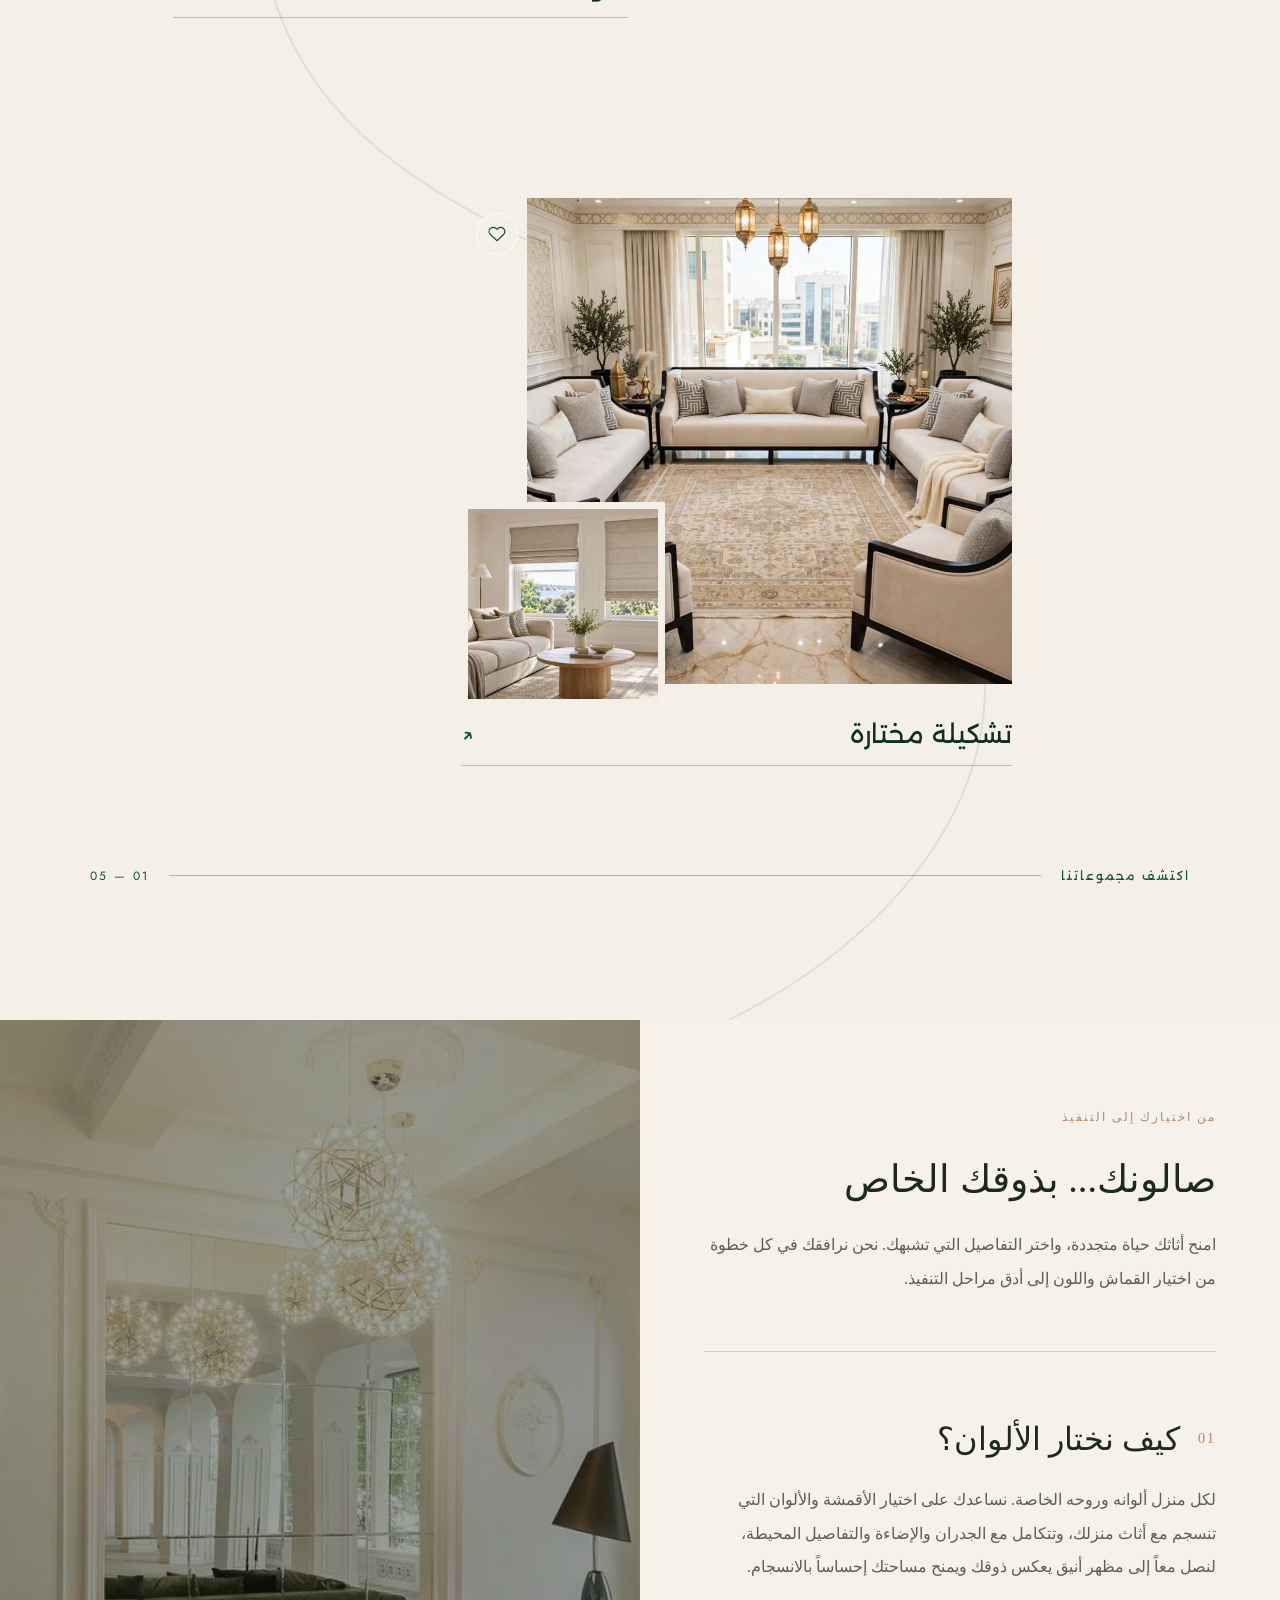
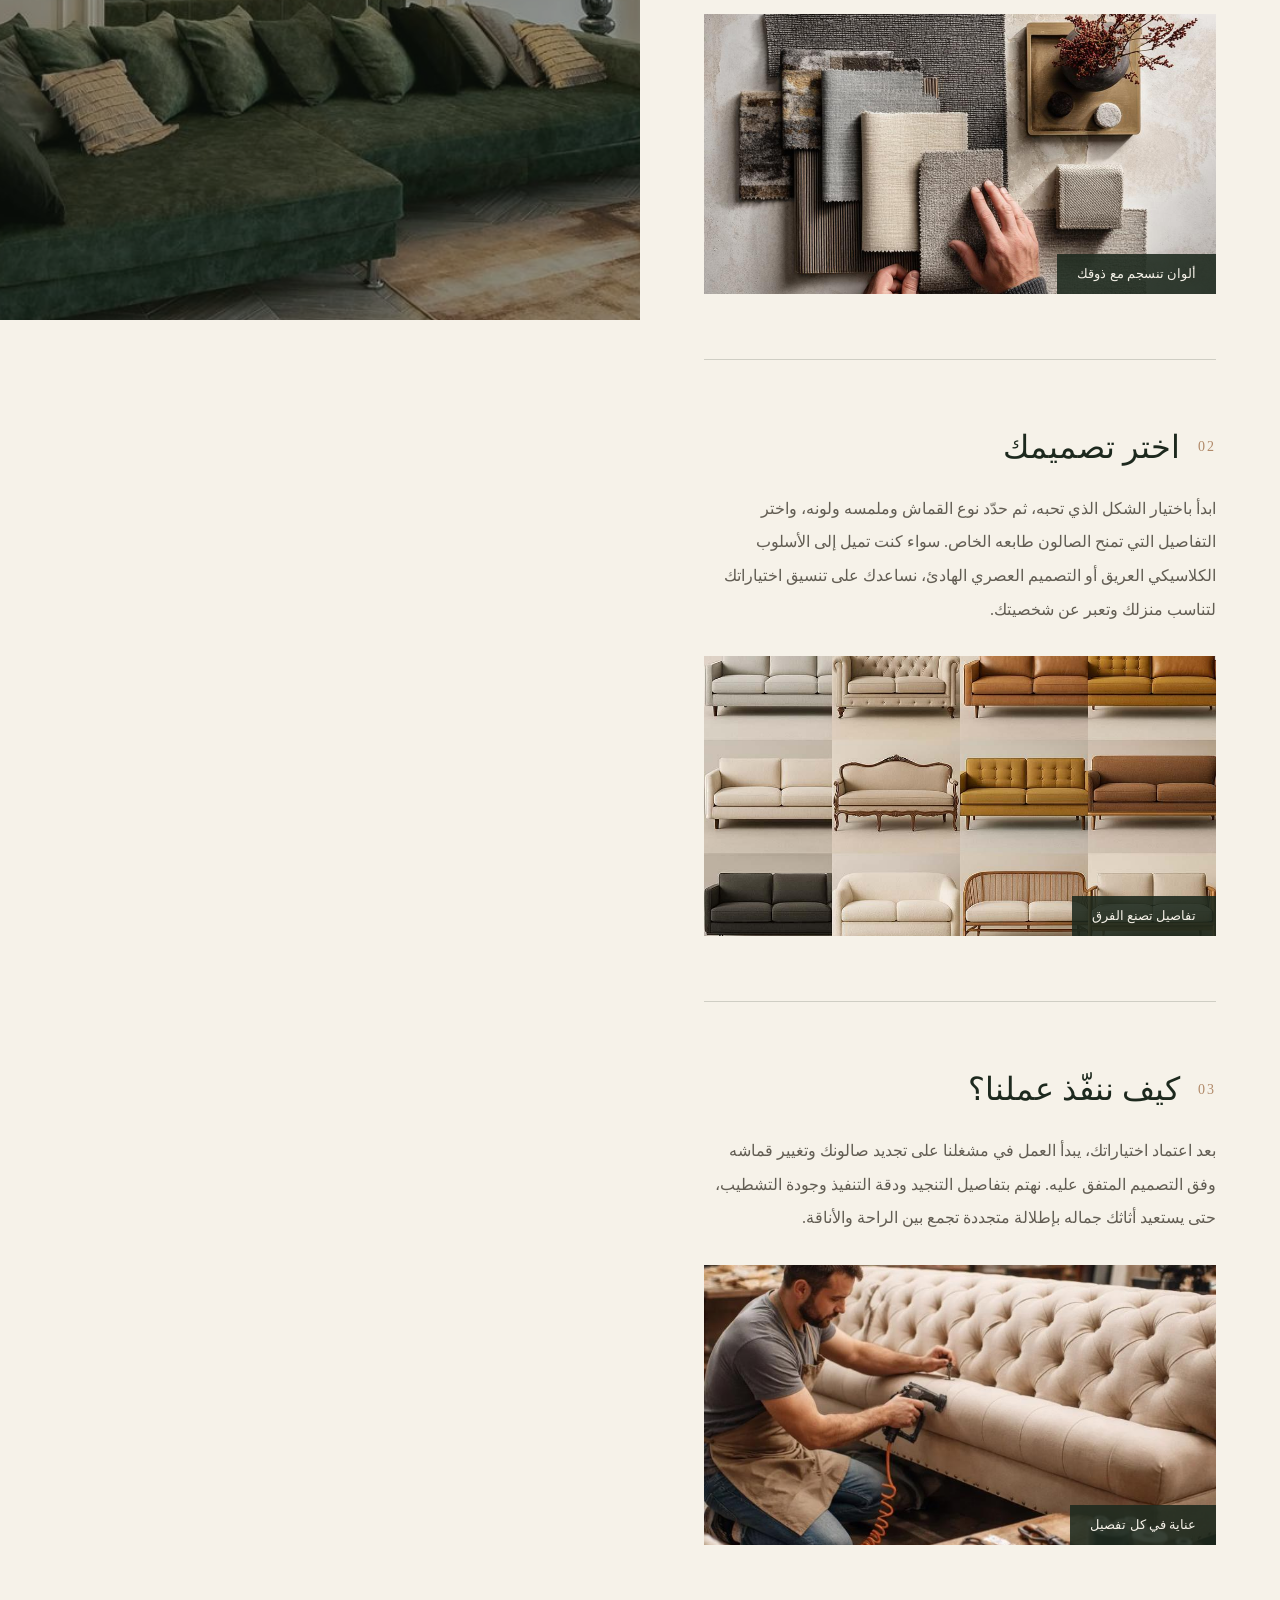
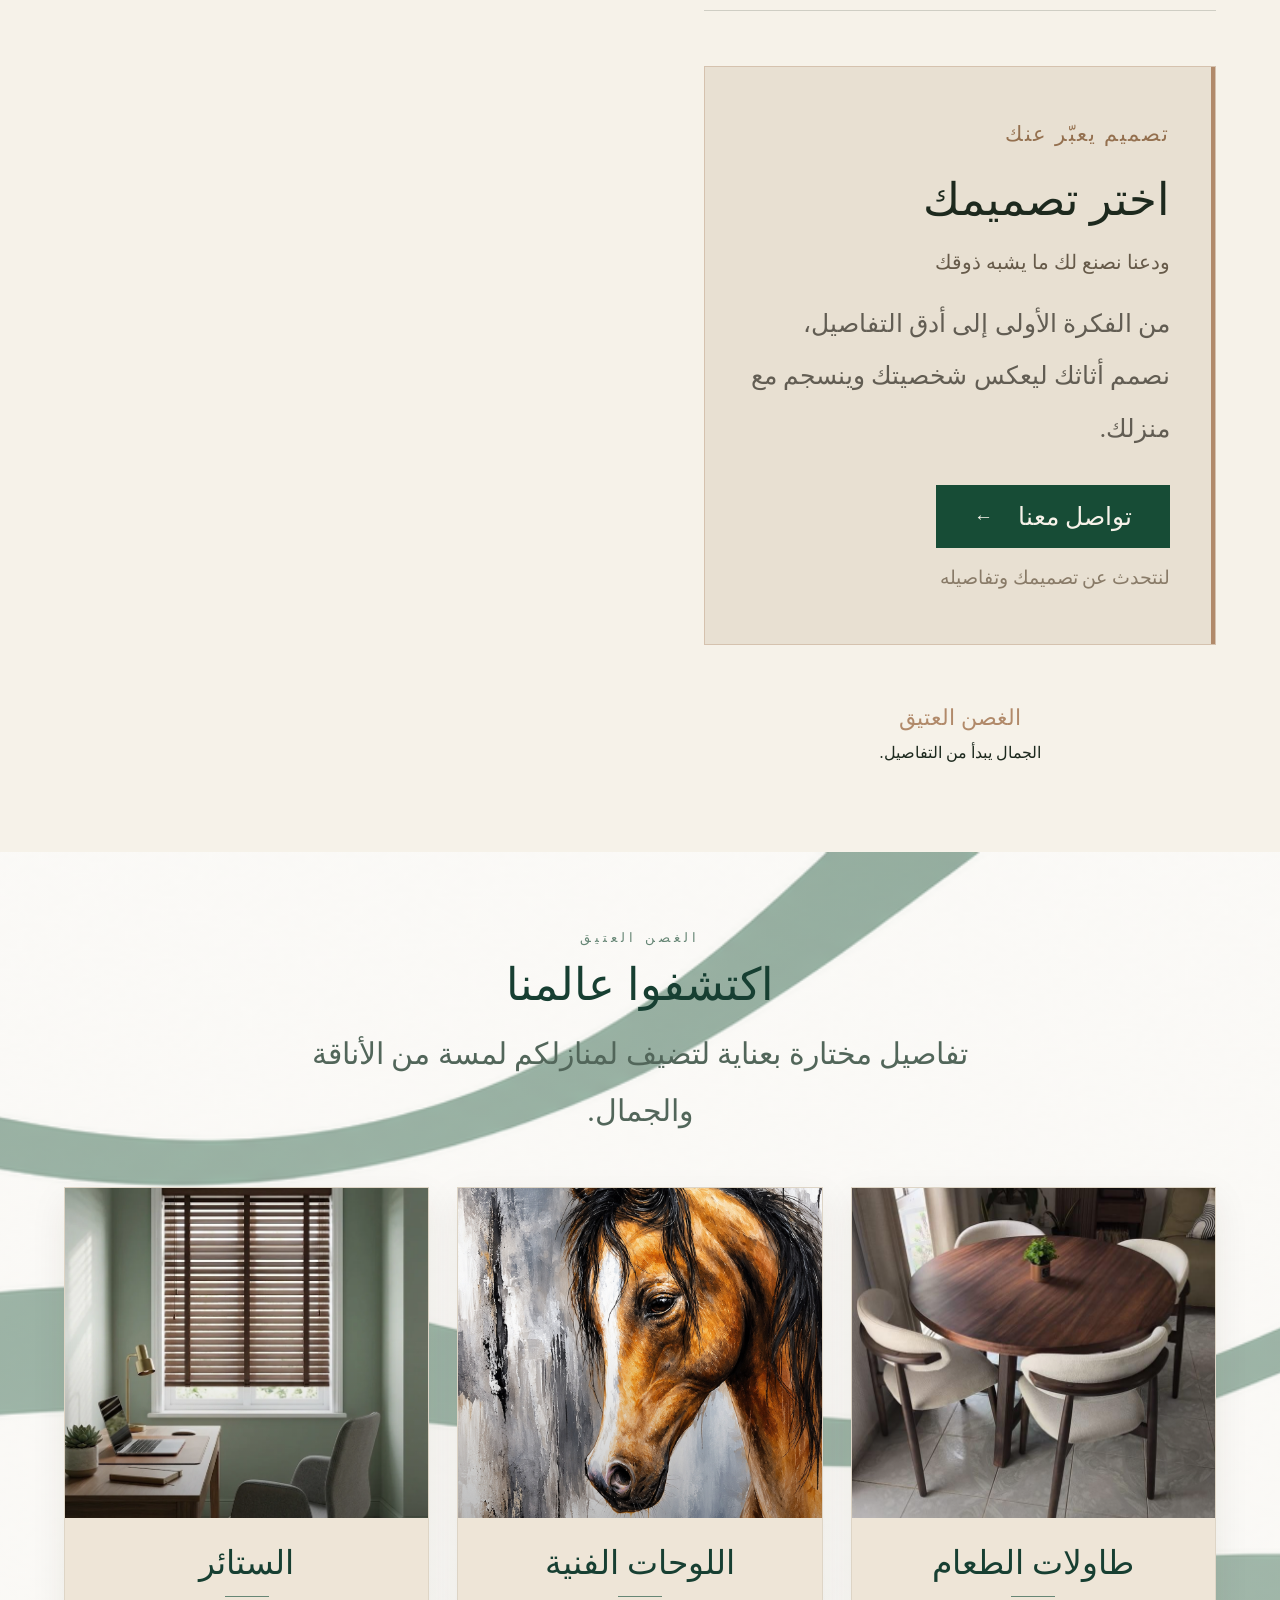
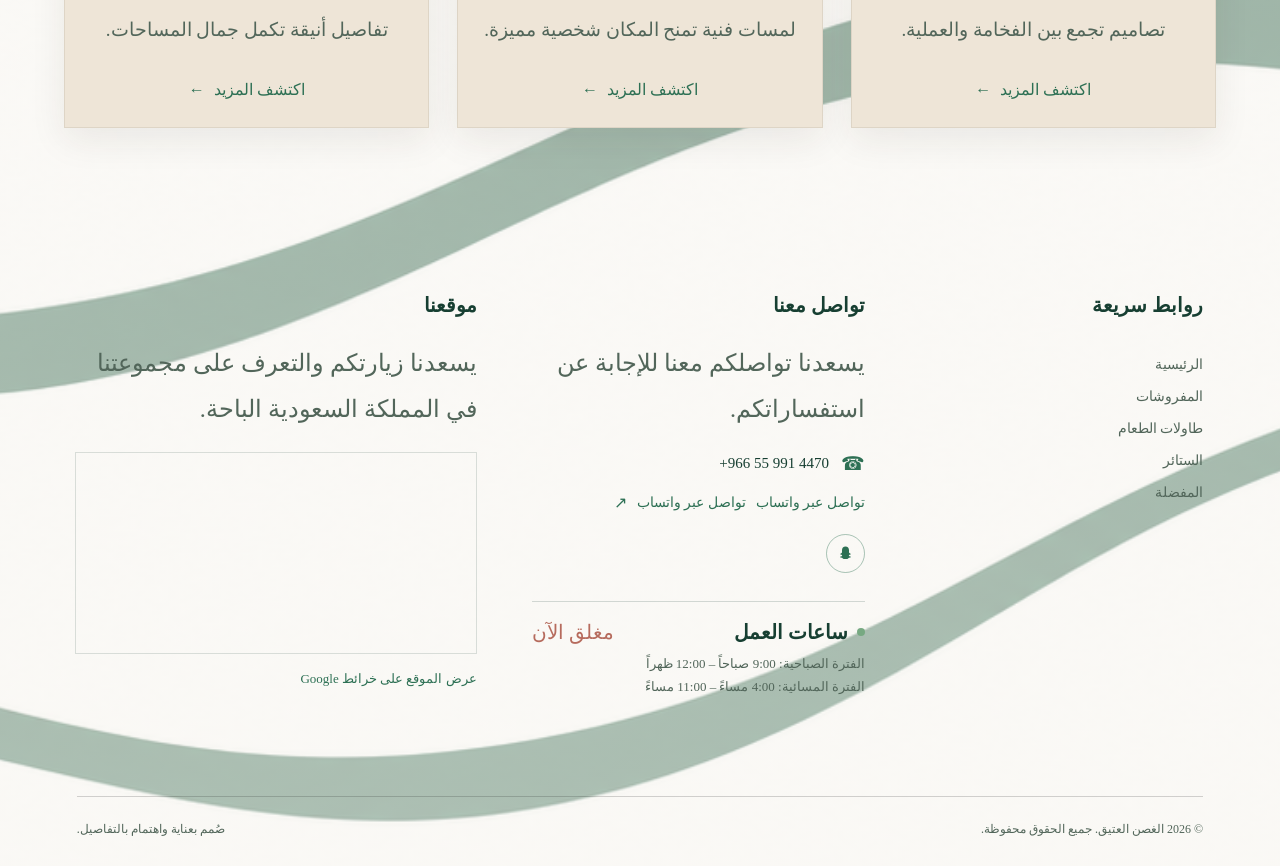
==== commit 9153a3a6: "gg" ====
--- a/components/index.html
+++ b/components/index.html
@@ -139,27 +139,7 @@
     <div class="hero__controls" id="slideControls"
       role="group" aria-label="عناصر التحكم في العرض">
 
-      <button class="hero__dot hero__dot--active"
-        type="button" data-slide="0"
-        aria-label="الانتقال إلى الشريحة 1"
-        aria-current="true">
-
-        <span class="hero__dot-fill" style="width:0%"></span>
-      </button>
-
-      <button class="hero__dot" type="button"
-        data-slide="1" aria-label="الانتقال إلى الشريحة 2">
-      </button>
-
-      <button class="hero__dot" type="button"
-        data-slide="2" aria-label="الانتقال إلى الشريحة 3">
-      </button>
-
-      <button class="hero__dot" type="button"
-        data-slide="3" aria-label="الانتقال إلى الشريحة 4">
-      </button>
-
-    </div>
+     
 
   </header>
 
